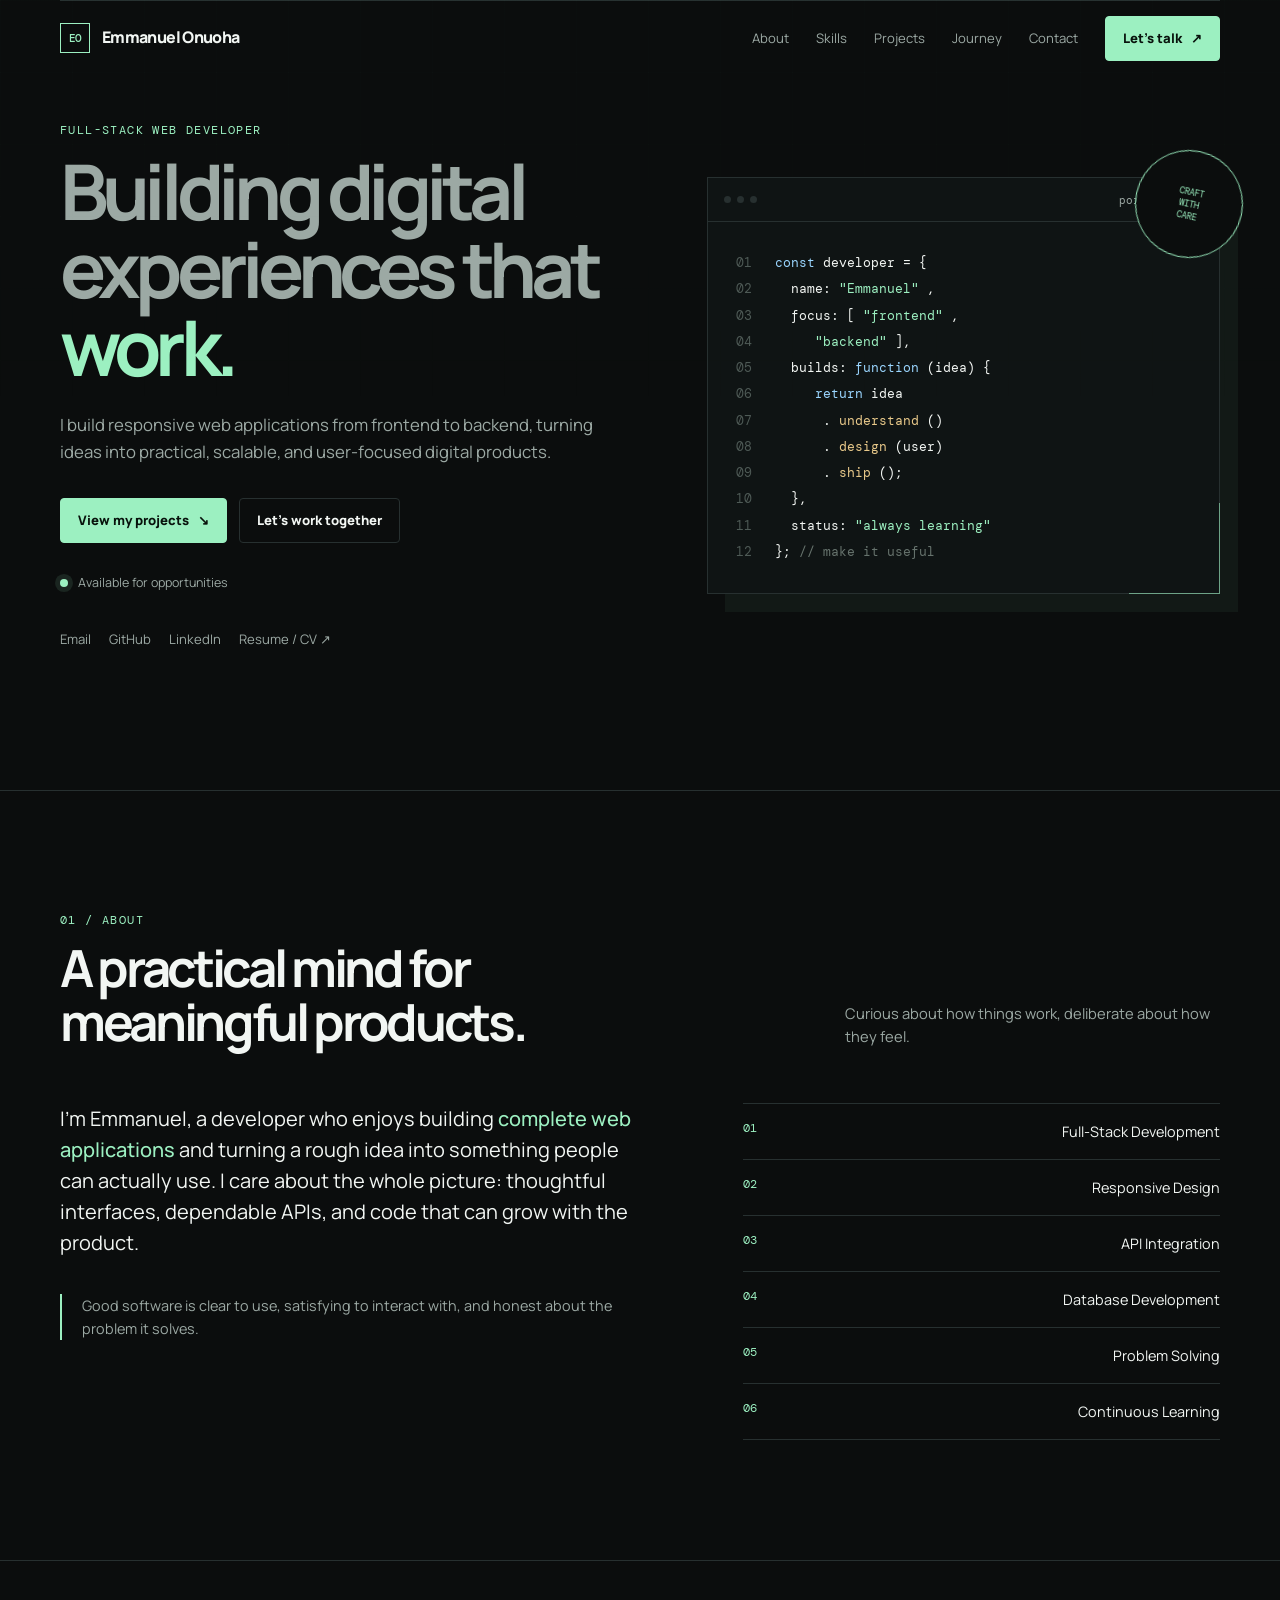
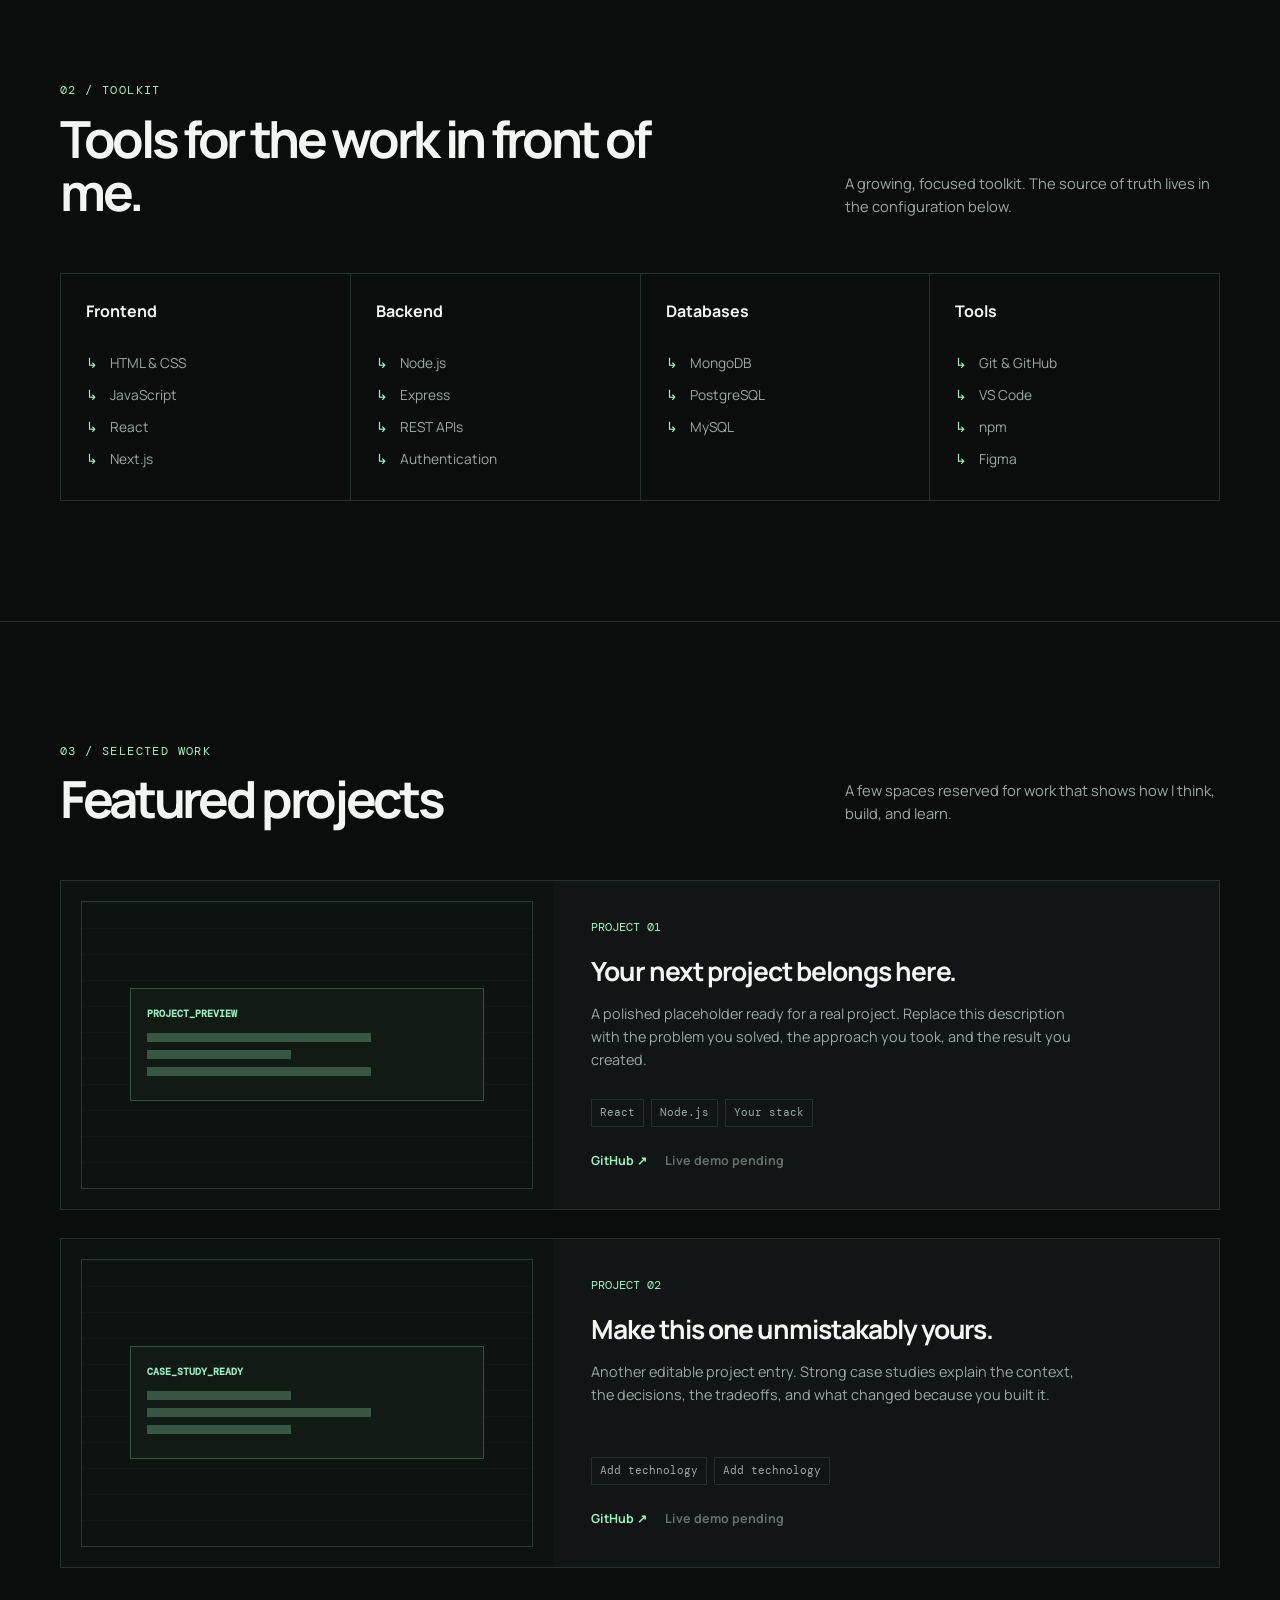
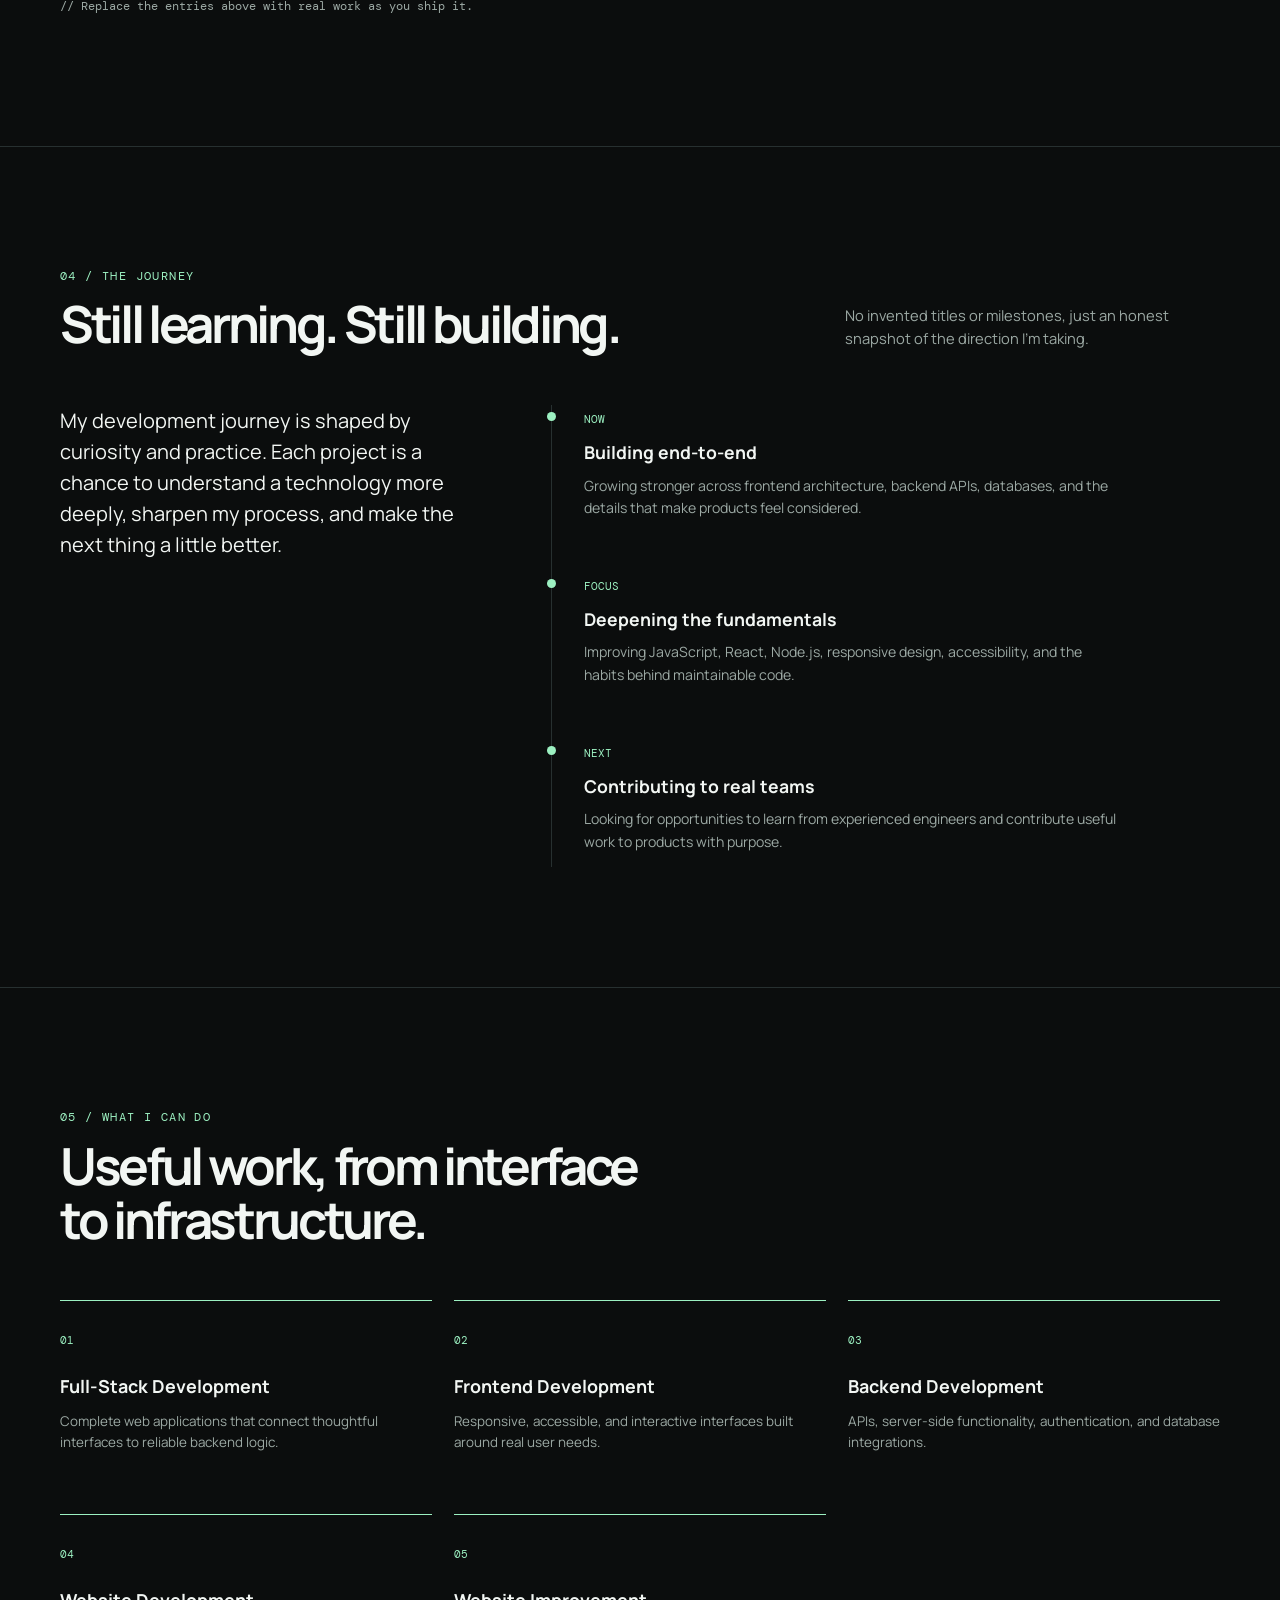
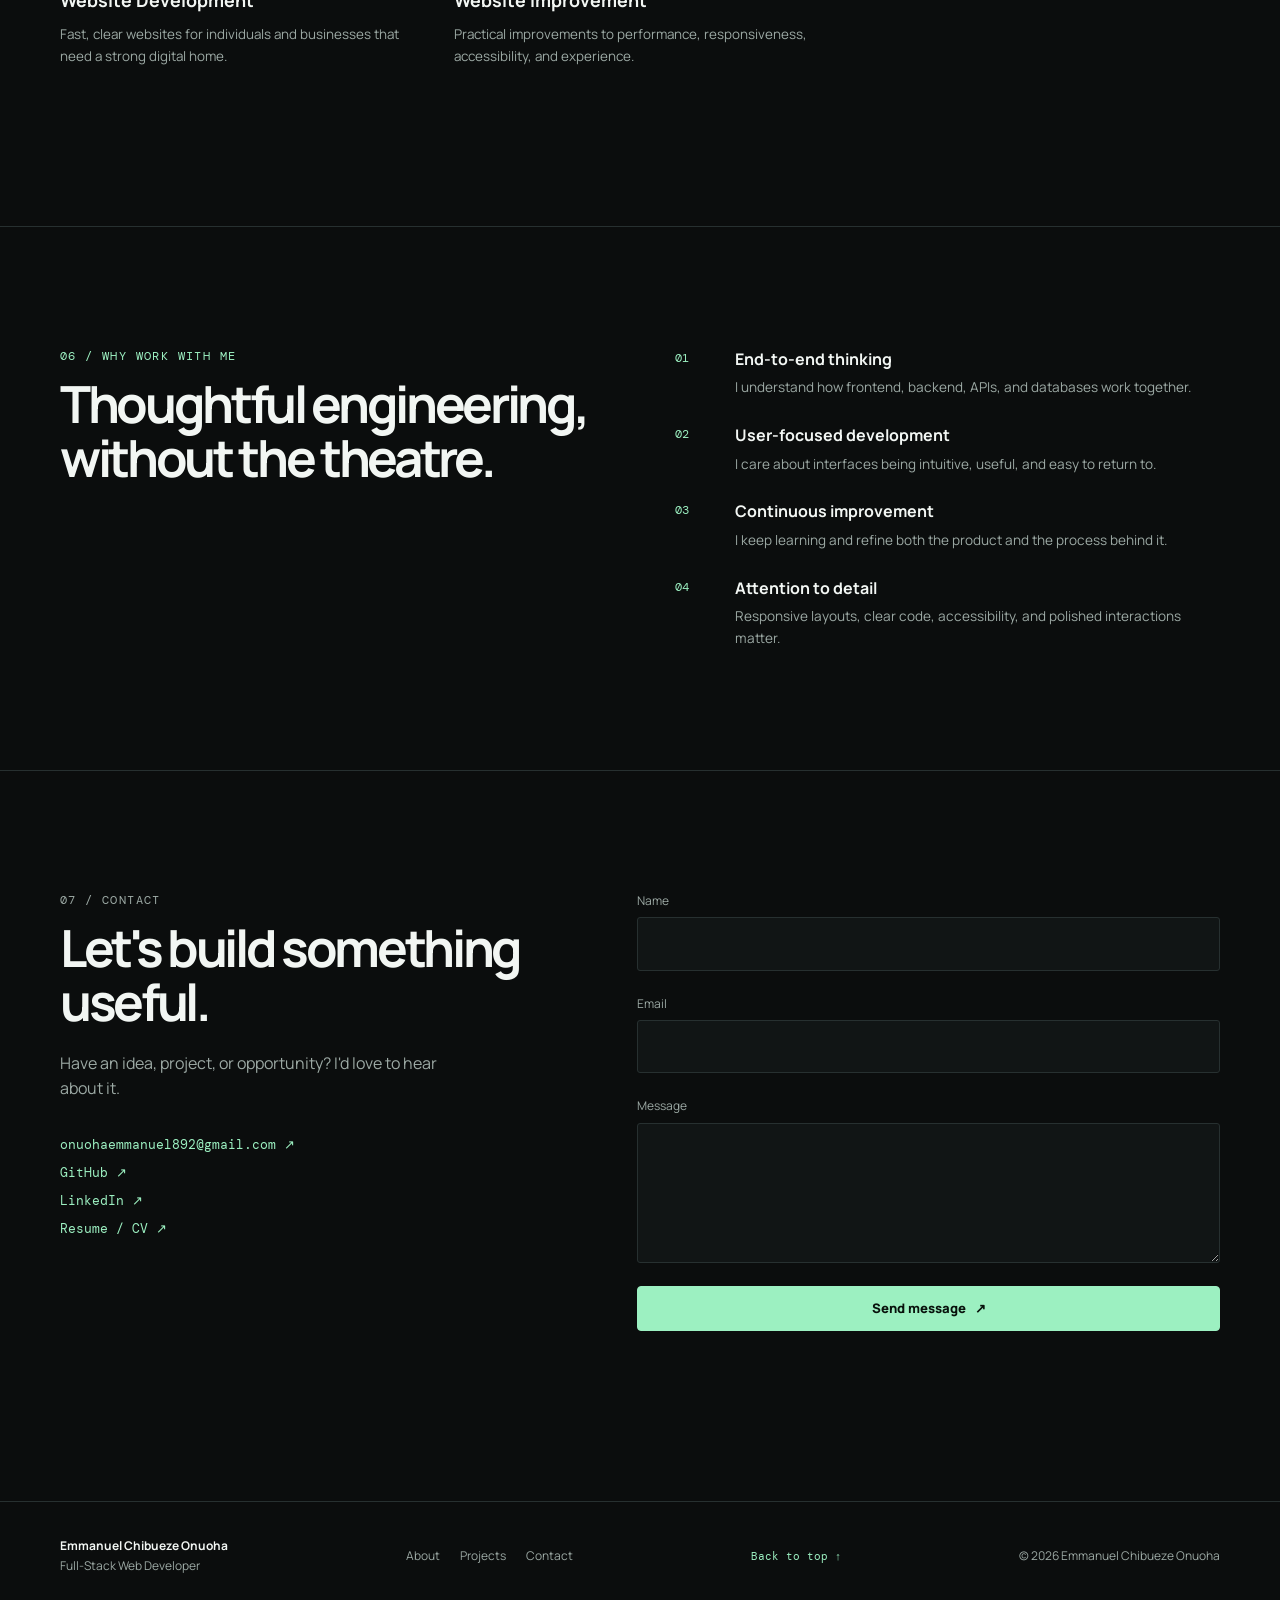
==== index.html @ b7022d16 "Fix portfolio homepage" ====
<!doctype html>
<html lang="en">
<head>
	<meta charset="utf-8">
	<meta name="viewport" content="width=device-width, initial-scale=1">
	<meta name="description" content="Portfolio of Emmanuel Chibueze Onuoha, a Full-Stack Web Developer building responsive, user-focused web applications.">
	<meta name="theme-color" content="#0b0d0d">
	<meta property="og:title" content="Emmanuel Chibueze Onuoha | Full-Stack Web Developer">
	<meta property="og:description" content="I build responsive web applications from frontend to backend, turning ideas into useful digital products.">
	<meta property="og:type" content="website">
	<meta name="twitter:card" content="summary">
	<link rel="canonical" href="https://example.com/">
	<title>Emmanuel Chibueze Onuoha | Full-Stack Web Developer</title>
	<link rel="stylesheet" href="About Me.css">
</head>
<body>
    <a class="skip-link" href="#main">
        Skip to content
    </a>
    <header id="site-header">
        <div class="wrap">
            <nav aria-label="Primary navigation">
                <a class="brand" href="#top" aria-label="Emmanuel Onuoha home">
                    <span class="brand-mark">
                        EO
                    </span>
                    <span>
                        Emmanuel Onuoha
                    </span>
                </a>
                <button class="menu-toggle" type="button" aria-expanded="false" aria-controls="nav-links" aria-label="Open navigation">
                    ☰
                </button>
                <div class="nav-links" id="nav-links">
                    <a href="#about">
                        About
                    </a>
                    <a href="#skills">
                        Skills
                    </a>
                    <a href="#projects">
                        Projects
                    </a>
                    <a href="#journey">
                        Journey
                    </a>
                    <a href="#contact">
                        Contact
                    </a>
                    <a class="nav-cta" href="#contact">
                        Let's talk
                        <span aria-hidden="true">
                            ↗
                        </span>
                    </a>
                </div>
            </nav>
        </div>
    </header>
    <main id="main">
        <section class="hero wrap" id="top">
            <div class="hero-copy reveal">
                <p class="eyebrow">
                    Full-Stack Web Developer
                </p>
                <h1>
                    Building digital experiences that
                    <em>
                        work.
                    </em>
                </h1>
                <p class="hero-copy">
                    I build responsive web applications from frontend to backend, turning ideas into practical, scalable, and user-focused digital products.
                </p>
                <div class="hero-actions">
                    <a class="button" href="#projects">
                        View my projects
                        <span aria-hidden="true">
                            ↘
                        </span>
                    </a>
                    <a class="button outline" href="#contact">
                        Let's work together
                    </a>
                </div>
                <p class="availability">
                    <span class="pulse" aria-hidden="true">
                    </span>
                    Available for opportunities
                </p>
                <div class="socials">
                    <a href="mailto:onuohaemmanuel892@gmail.com">
                        Email
                    </a>
                    <a href="https://github.com/OEmmanuel02" target="_blank" rel="noreferrer">
                        GitHub
                    </a>
                    <a href="https://www.linkedin.com/in/emmanuel-onuoha-2a320b37b/" target="_blank" rel="noreferrer">
                        LinkedIn
                    </a>
                    <a href="Resume.pdf" target="_blank" rel="noreferrer">
                        Resume / CV ↗
                    </a>
                </div>
            </div>
            <div class="hero-art reveal">
                <div class="terminal" aria-label="A code preview showing a product-oriented development approach">
                    <div class="terminal-bar">
                        <span class="dot">
                        </span>
                        <span class="dot">
                        </span>
                        <span class="dot">
                        </span>
                        <span style="margin-left:auto">
                            portfolio.js
                        </span>
                    </div>
                    <div class="terminal-body">
                        <span class="code-line">
                            <span class="ln">
                                01
                            </span>
                            <span class="key">
                                const
                            </span>
                            developer = {
                        </span>
                        <span class="code-line">
                            <span class="ln">
                                02
                            </span>
                            &nbsp;&nbsp;name:
                            <span class="string">
                                "Emmanuel"
                            </span>
                            ,
                        </span>
                        <span class="code-line">
                            <span class="ln">
                                03
                            </span>
                            &nbsp;&nbsp;focus: [
                            <span class="string">
                                "frontend"
                            </span>
                            ,
                        </span>
                        <span class="code-line">
                            <span class="ln">
                                04
                            </span>
                            &nbsp;&nbsp;&nbsp;&nbsp;
                            <span class="string">
                                "backend"
                            </span>
                            ],
                        </span>
                        <span class="code-line">
                            <span class="ln">
                                05
                            </span>
                            &nbsp;&nbsp;builds:
                            <span class="key">
                                function
                            </span>
                            (idea) {
                        </span>
                        <span class="code-line">
                            <span class="ln">
                                06
                            </span>
                            &nbsp;&nbsp;&nbsp;&nbsp;
                            <span class="key">
                                return
                            </span>
                            idea
                        </span>
                        <span class="code-line">
                            <span class="ln">
                                07
                            </span>
                            &nbsp;&nbsp;&nbsp;&nbsp;&nbsp;&nbsp;.
                            <span class="symbol">
                                understand
                            </span>
                            ()
                        </span>
                        <span class="code-line">
                            <span class="ln">
                                08
                            </span>
                            &nbsp;&nbsp;&nbsp;&nbsp;&nbsp;&nbsp;.
                            <span class="symbol">
                                design
                            </span>
                            (user)
                        </span>
                        <span class="code-line">
                            <span class="ln">
                                09
                            </span>
                            &nbsp;&nbsp;&nbsp;&nbsp;&nbsp;&nbsp;.
                            <span class="symbol">
                                ship
                            </span>
                            ();
                        </span>
                        <span class="code-line">
                            <span class="ln">
                                10
                            </span>
                            &nbsp;&nbsp;},
                        </span>
                        <span class="code-line">
                            <span class="ln">
                                11
                            </span>
                            &nbsp;&nbsp;status:
                            <span class="string">
                                "always learning"
                            </span>
                        </span>
                        <span class="code-line">
                            <span class="ln">
                                12
                            </span>
                            };
                            <span class="comment">
                                // make it useful
                            </span>
                        </span>
                    </div>
                    <div class="hero-stamp">
                        CRAFT
                        <br>
                        WITH
                        <br>
                        CARE
                    </div>
                </div>
            </div>
        </section>
        <section id="about">
            <div class="wrap reveal">
                <div class="section-head">
                    <div>
                        <p class="eyebrow">
                            01 / About
                        </p>
                        <h2>
                            A practical mind for meaningful products.
                        </h2>
                    </div>
                    <p class="section-intro">
                        Curious about how things work, deliberate about how they feel.
                    </p>
                </div>
                <div class="about-grid">
                    <div>
                        <p class="about-copy">
                            I'm Emmanuel, a developer who enjoys building
                            <strong>
                                complete web applications
                            </strong>
                            and turning a rough idea into something people can actually use. I care about the whole picture: thoughtful interfaces, dependable APIs, and code that can grow with the product.
                        </p>
                        <p class="philosophy">
                            Good software is clear to use, satisfying to interact with, and honest about the problem it solves.
                        </p>
                    </div>
                    <div class="strength-list">
                        <div class="strength">
                            <span>
                                01
                            </span>
                            Full-Stack Development
                        </div>
                        <div class="strength">
                            <span>
                                02
                            </span>
                            Responsive Design
                        </div>
                        <div class="strength">
                            <span>
                                03
                            </span>
                            API Integration
                        </div>
                        <div class="strength">
                            <span>
                                04
                            </span>
                            Database Development
                        </div>
                        <div class="strength">
                            <span>
                                05
                            </span>
                            Problem Solving
                        </div>
                        <div class="strength">
                            <span>
                                06
                            </span>
                            Continuous Learning
                        </div>
                    </div>
                </div>
            </div>
        </section>
        <section id="skills">
            <div class="wrap reveal">
                <div class="section-head">
                    <div>
                        <p class="eyebrow">
                            02 / Toolkit
                        </p>
                        <h2>
                            Tools for the work in front of me.
                        </h2>
                    </div>
                    <p class="section-intro">
                        A growing, focused toolkit. The source of truth lives in the configuration below.
                    </p>
                </div>
                <div class="skill-grid">
                    <div class="skill-group">
                        <h3>
                            Frontend
                        </h3>
                        <ul>
                            <li>
                                HTML & CSS
                            </li>
                            <li>
                                JavaScript
                            </li>
                            <li>
                                React
                            </li>
                            <li>
                                Next.js
                            </li>
                        </ul>
                    </div>
                    <div class="skill-group">
                        <h3>
                            Backend
                        </h3>
                        <ul>
                            <li>
                                Node.js
                            </li>
                            <li>
                                Express
                            </li>
                            <li>
                                REST APIs
                            </li>
                            <li>
                                Authentication
                            </li>
                        </ul>
                    </div>
                    <div class="skill-group">
                        <h3>
                            Databases
                        </h3>
                        <ul>
                            <li>
                                MongoDB
                            </li>
                            <li>
                                PostgreSQL
                            </li>
                            <li>
                                MySQL
                            </li>
                        </ul>
                    </div>
                    <div class="skill-group">
                        <h3>
                            Tools
                        </h3>
                        <ul>
                            <li>
                                Git & GitHub
                            </li>
                            <li>
                                VS Code
                            </li>
                            <li>
                                npm
                            </li>
                            <li>
                                Figma
                            </li>
                        </ul>
                    </div>
                </div>
            </div>
        </section>
        <section id="projects">
            <div class="wrap reveal">
                <div class="section-head">
                    <div>
                        <p class="eyebrow">
                            03 / Selected work
                        </p>
                        <h2>
                            Featured projects
                        </h2>
                    </div>
                    <p class="section-intro">
                        A few spaces reserved for work that shows how I think, build, and learn.
                    </p>
                </div>
                <div class="project-list">
                    <article class="project">
                        <div class="project-preview">
                            <div class="preview-window">
                                <b>
                                    PROJECT_PREVIEW
                                </b>
                                <div class="preview-block">
                                </div>
                                <div class="preview-block short">
                                </div>
                                <div class="preview-block">
                                </div>
                            </div>
                        </div>
                        <div class="project-content">
                            <span class="project-number">
                                PROJECT 01
                            </span>
                            <h3>
                                Your next project belongs here.
                            </h3>
                            <p>
                                A polished placeholder ready for a real project. Replace this description with the problem you solved, the approach you took, and the result you created.
                            </p>
                            <div class="tags">
                                <span class="tag">
                                    React
                                </span>
                                <span class="tag">
                                    Node.js
                                </span>
                                <span class="tag">
                                    Your stack
                                </span>
                            </div>
                            <div class="project-links">
                                <a href="https://github.com/OEmmanuel02" target="_blank" rel="noreferrer">
                                    GitHub ↗
                                </a>
                                <span class="unavailable">
                                    Live demo pending
                                </span>
                            </div>
                        </div>
                    </article>
                    <article class="project">
                        <div class="project-preview">
                            <div class="preview-window">
                                <b>
                                    CASE_STUDY_READY
                                </b>
                                <div class="preview-block short">
                                </div>
                                <div class="preview-block">
                                </div>
                                <div class="preview-block short">
                                </div>
                            </div>
                        </div>
                        <div class="project-content">
                            <span class="project-number">
                                PROJECT 02
                            </span>
                            <h3>
                                Make this one unmistakably yours.
                            </h3>
                            <p>
                                Another editable project entry. Strong case studies explain the context, the decisions, the tradeoffs, and what changed because you built it.
                            </p>
                            <div class="tags">
                                <span class="tag">
                                    Add technology
                                </span>
                                <span class="tag">
                                    Add technology
                                </span>
                            </div>
                            <div class="project-links">
                                <a href="https://github.com/OEmmanuel02" target="_blank" rel="noreferrer">
                                    GitHub ↗
                                </a>
                                <span class="unavailable">
                                    Live demo pending
                                </span>
                            </div>
                        </div>
                    </article>
                </div>
                <p class="placeholder-note">
                    // Replace the entries above with real work as you ship it.
                </p>
            </div>
        </section>
        <section id="journey">
            <div class="wrap reveal">
                <div class="section-head">
                    <div>
                        <p class="eyebrow">
                            04 / The journey
                        </p>
                        <h2>
                            Still learning. Still building.
                        </h2>
                    </div>
                    <p class="section-intro">
                        No invented titles or milestones, just an honest snapshot of the direction I'm taking.
                    </p>
                </div>
                <div class="journey">
                    <div>
                        <p class="about-copy">
                            My development journey is shaped by curiosity and practice. Each project is a chance to understand a technology more deeply, sharpen my process, and make the next thing a little better.
                        </p>
                    </div>
                    <div class="timeline">
                        <div class="event">
                            <time>
                                NOW
                            </time>
                            <h3>
                                Building end-to-end
                            </h3>
                            <p>
                                Growing stronger across frontend architecture, backend APIs, databases, and the details that make products feel considered.
                            </p>
                        </div>
                        <div class="event">
                            <time>
                                FOCUS
                            </time>
                            <h3>
                                Deepening the fundamentals
                            </h3>
                            <p>
                                Improving JavaScript, React, Node.js, responsive design, accessibility, and the habits behind maintainable code.
                            </p>
                        </div>
                        <div class="event">
                            <time>
                                NEXT
                            </time>
                            <h3>
                                Contributing to real teams
                            </h3>
                            <p>
                                Looking for opportunities to learn from experienced engineers and contribute useful work to products with purpose.
                            </p>
                        </div>
                    </div>
                </div>
            </div>
        </section>
        <section>
            <div class="wrap reveal">
                <div class="section-head">
                    <div>
                        <p class="eyebrow">
                            05 / What I can do
                        </p>
                        <h2>
                            Useful work, from interface to infrastructure.
                        </h2>
                    </div>
                </div>
                <div class="services">
                    <div class="service">
                        <span class="service-index">
                            01
                        </span>
                        <h3>
                            Full-Stack Development
                        </h3>
                        <p>
                            Complete web applications that connect thoughtful interfaces to reliable backend logic.
                        </p>
                    </div>
                    <div class="service">
                        <span class="service-index">
                            02
                        </span>
                        <h3>
                            Frontend Development
                        </h3>
                        <p>
                            Responsive, accessible, and interactive interfaces built around real user needs.
                        </p>
                    </div>
                    <div class="service">
                        <span class="service-index">
                            03
                        </span>
                        <h3>
                            Backend Development
                        </h3>
                        <p>
                            APIs, server-side functionality, authentication, and database integrations.
                        </p>
                    </div>
                    <div class="service">
                        <span class="service-index">
                            04
                        </span>
                        <h3>
                            Website Development
                        </h3>
                        <p>
                            Fast, clear websites for individuals and businesses that need a strong digital home.
                        </p>
                    </div>
                    <div class="service">
                        <span class="service-index">
                            05
                        </span>
                        <h3>
                            Website Improvement
                        </h3>
                        <p>
                            Practical improvements to performance, responsiveness, accessibility, and experience.
                        </p>
                    </div>
                </div>
            </div>
        </section>
        <section>
            <div class="wrap reveal">
                <div class="why">
                    <div>
                        <p class="eyebrow">
                            06 / Why work with me
                        </p>
                        <h2>
                            Thoughtful engineering, without the theatre.
                        </h2>
                    </div>
                    <div class="why-list">
                        <div class="why-item">
                            <span class="why-num">
                                01
                            </span>
                            <div>
                                <strong>
                                    End-to-end thinking
                                </strong>
                                <p>
                                    I understand how frontend, backend, APIs, and databases work together.
                                </p>
                            </div>
                        </div>
                        <div class="why-item">
                            <span class="why-num">
                                02
                            </span>
                            <div>
                                <strong>
                                    User-focused development
                                </strong>
                                <p>
                                    I care about interfaces being intuitive, useful, and easy to return to.
                                </p>
                            </div>
                        </div>
                        <div class="why-item">
                            <span class="why-num">
                                03
                            </span>
                            <div>
                                <strong>
                                    Continuous improvement
                                </strong>
                                <p>
                                    I keep learning and refine both the product and the process behind it.
                                </p>
                            </div>
                        </div>
                        <div class="why-item">
                            <span class="why-num">
                                04
                            </span>
                            <div>
                                <strong>
                                    Attention to detail
                                </strong>
                                <p>
                                    Responsive layouts, clear code, accessibility, and polished interactions matter.
                                </p>
                            </div>
                        </div>
                    </div>
                </div>
            </div>
        </section>
        <section id="contact">
            <div class="wrap reveal">
                <div class="contact">
                    <div class="contact-copy">
                        <p class="eyebrow">
                            07 / Contact
                        </p>
                        <h2>
                            Let's build something useful.
                        </h2>
                        <p>
                            Have an idea, project, or opportunity? I'd love to hear about it.
                        </p>
                        <div class="contact-details">
                            <a href="mailto:onuohaemmanuel892@gmail.com">
                                onuohaemmanuel892@gmail.com ↗
                            </a>
                            <a href="https://github.com/OEmmanuel02" target="_blank" rel="noreferrer">
                                GitHub ↗
                            </a>
                            <a href="https://www.linkedin.com/in/emmanuel-onuoha-2a320b37b/" target="_blank" rel="noreferrer">
                                LinkedIn ↗
                            </a>
                            <a href="Resume.pdf" target="_blank" rel="noreferrer">
                                Resume / CV ↗
                            </a>
                        </div>
                    </div>
                    <form class="contact-form" id="contact-form" novalidate>
                        <div class="field">
                            <label for="name">
                                Name
                            </label>
                            <input id="name" name="name" autocomplete="name" required>
                            <span class="error" id="name-error">
                            </span>
                        </div>
                        <div class="field">
                            <label for="email">
                                Email
                            </label>
                            <input id="email" name="email" type="email" autocomplete="email" required>
                            <span class="error" id="email-error">
                            </span>
                        </div>
                        <div class="field">
                            <label for="message">
                                Message
                            </label>
                            <textarea id="message" name="message" required>
                            </textarea>
                            <span class="error" id="message-error">
                            </span>
                        </div>
                        <button class="button" type="submit">
                            Send message
                            <span aria-hidden="true">
                                ↗
                            </span>
                        </button>
                        <p class="form-status" id="form-status" role="status">
                        </p>
                    </form>
                </div>
            </div>
        </section>
    </main>
    <footer>
        <div class="wrap footer-row">
            <div>
                <span class="footer-brand">
                    Emmanuel Chibueze Onuoha
                </span>
                <br>
                Full-Stack Web Developer
            </div>
            <div class="footer-links">
                <a href="#about">
                    About
                </a>
                <a href="#projects">
                    Projects
                </a>
                <a href="#contact">
                    Contact
                </a>
            </div>
            <a class="top" href="#top">
                Back to top ↑
            </a>
            <div>
                © 2026 Emmanuel Chibueze Onuoha
            </div>
        </div>
    </footer>
	<script src="About Me.js" defer></script>
</body>
</html>
---- About Me.css ----
@import url('https://fonts.googleapis.com/css2?family=DM+Mono:wght@400;500&family=Manrope:wght@400;500;600;700;800&display=swap');

:root {
	--bg: #0b0d0d;
	--surface: #111515;
	--surface-2: #171c1c;
	--line: #273030;
	--text: #f2f6f3;
	--muted: #9ca9a4;
	--accent: #9cf0c1;
	--accent-dark: #163a2a;
	--max: 1160px;
	--radius: 10px;
}

* { box-sizing: border-box; }
html { scroll-behavior: smooth; }
body { margin: 0; background: var(--bg); color: var(--text); font-family: 'Manrope', sans-serif; line-height: 1.6; }
body::before { content: ''; position: fixed; inset: 0; pointer-events: none; opacity: .16; background-image: linear-gradient(rgba(156,240,193,.08) 1px, transparent 1px), linear-gradient(90deg, rgba(156,240,193,.08) 1px, transparent 1px); background-size: 72px 72px; mask-image: linear-gradient(to bottom, #000, transparent 65%); }
a { color: inherit; text-decoration: none; }
button, input, textarea { font: inherit; }
button, a { -webkit-tap-highlight-color: transparent; }
:focus-visible { outline: 2px solid var(--accent); outline-offset: 4px; }
.wrap { width: min(calc(100% - 48px), var(--max)); margin: 0 auto; }
.mono, .eyebrow, .tag, .status, .nav-index { font-family: 'DM Mono', monospace; }
.eyebrow { color: var(--accent); font-size: .73rem; letter-spacing: .12em; text-transform: uppercase; }
.muted { color: var(--muted); }
.skip-link { position: absolute; left: 16px; top: -100px; background: var(--accent); color: #07110b; padding: 9px 14px; z-index: 20; }
.skip-link:focus { top: 12px; }

header { position: fixed; inset: 0 0 auto; z-index: 10; border-bottom: 1px solid transparent; transition: background .3s, border-color .3s; }
header.scrolled { background: rgba(11,13,13,.88); backdrop-filter: blur(18px); border-color: var(--line); }
nav { height: 76px; display: flex; align-items: center; justify-content: space-between; }
.brand { display: flex; align-items: center; gap: 12px; font-weight: 800; letter-spacing: -.04em; }
.brand-mark { display: grid; place-items: center; width: 30px; height: 30px; border: 1px solid var(--accent); color: var(--accent); font: 500 .7rem 'DM Mono'; }
.nav-links { display: flex; align-items: center; gap: 27px; color: var(--muted); font-size: .82rem; }
.nav-links a { transition: color .2s; }
.nav-links a:hover, .nav-links a.active { color: var(--text); }
.nav-links a.active::before { content: '/'; color: var(--accent); margin-right: 4px; }
.nav-cta, .button { display: inline-flex; align-items: center; justify-content: center; gap: 9px; border: 1px solid var(--accent); background: var(--accent); color: #08120c; border-radius: 4px; padding: 11px 17px; font-weight: 800; font-size: .82rem; transition: transform .2s, background .2s, color .2s; }
.nav-cta:hover, .button:hover { transform: translateY(-2px); }
.button.outline { background: transparent; color: var(--text); border-color: var(--line); }
.button.outline:hover { border-color: var(--accent); color: var(--accent); }
.menu-toggle { display: none; background: none; border: 0; color: var(--text); font-size: 1.5rem; padding: 7px; }

main { overflow: hidden; }
.hero { min-height: 790px; display: grid; grid-template-columns: 1.05fr .95fr; gap: 80px; align-items: center; padding-top: 100px; }
h1, h2, h3, p { margin-top: 0; }
h1 { max-width: 730px; margin-bottom: 25px; font-size: clamp(2.9rem, 6vw, 5.4rem); line-height: 1.02; letter-spacing: -.075em; }
h1 em { color: var(--accent); font-style: normal; }
.hero-copy { max-width: 580px; color: var(--muted); font-size: 1.05rem; }
.hero-actions { display: flex; flex-wrap: wrap; gap: 12px; margin: 32px 0 30px; }
.availability { display: flex; align-items: center; gap: 10px; color: var(--muted); font-size: .78rem; }
.pulse { width: 8px; height: 8px; background: var(--accent); border-radius: 50%; box-shadow: 0 0 0 5px rgba(156,240,193,.1); }
.socials { display: flex; flex-wrap: wrap; gap: 18px; margin-top: 36px; color: var(--muted); font-size: .82rem; }
.socials a:hover { color: var(--accent); }
.unavailable { color: #64716b; cursor: default; }

.terminal { position: relative; border: 1px solid var(--line); background: rgba(17,21,21,.92); box-shadow: 18px 18px 0 rgba(156,240,193,.05); }
.terminal::after { content: ''; position: absolute; width: 90px; height: 90px; border-right: 1px solid var(--accent); border-bottom: 1px solid var(--accent); right: -1px; bottom: -1px; opacity: .6; }
.terminal-bar { display: flex; align-items: center; gap: 6px; height: 44px; padding: 0 16px; border-bottom: 1px solid var(--line); color: var(--muted); font: .7rem 'DM Mono'; }
.dot { width: 7px; height: 7px; border-radius: 50%; background: var(--line); }
.terminal-body { padding: 28px; font: .82rem/2 'DM Mono'; min-height: 365px; }
.code-line { display: block; white-space: nowrap; }
.ln { display: inline-block; width: 31px; color: #4e5a56; user-select: none; }
.key { color: #9ad6ff; }.string { color: var(--accent); }.comment { color: #66736d; }.symbol { color: #e8c98a; }
.hero-stamp { position: absolute; top: -28px; right: -24px; width: 108px; height: 108px; display: grid; place-items: center; border: 1px solid var(--accent); border-radius: 50%; color: var(--accent); font: .58rem 'DM Mono'; text-align: center; transform: rotate(12deg); background: var(--bg); }

section { padding: 120px 0; border-top: 1px solid var(--line); }
.section-head { display: flex; justify-content: space-between; align-items: end; gap: 30px; margin-bottom: 54px; }
h2 { margin-bottom: 0; max-width: 600px; font-size: clamp(2rem, 4vw, 3.5rem); line-height: 1.05; letter-spacing: -.065em; }
.section-intro { max-width: 375px; margin-bottom: 0; color: var(--muted); font-size: .92rem; }
.about-grid { display: grid; grid-template-columns: 1.1fr .9fr; gap: 100px; }
.about-copy { font-size: 1.25rem; line-height: 1.55; max-width: 620px; }
.about-copy strong { color: var(--accent); font-weight: 500; }
.philosophy { margin-top: 36px; padding-left: 20px; border-left: 2px solid var(--accent); color: var(--muted); font-size: .9rem; }
.strength-list { border-top: 1px solid var(--line); }
.strength { display: flex; justify-content: space-between; padding: 16px 0; border-bottom: 1px solid var(--line); font-size: .9rem; }
.strength span { color: var(--accent); font: .73rem 'DM Mono'; }
.skill-grid { display: grid; grid-template-columns: repeat(4, 1fr); gap: 1px; background: var(--line); border: 1px solid var(--line); }
.skill-group { background: var(--bg); padding: 25px; min-height: 180px; }
.skill-group h3 { font-size: 1rem; margin-bottom: 22px; }
.skill-group ul { list-style: none; padding: 0; margin: 0; color: var(--muted); font-size: .86rem; }
.skill-group li { padding: 5px 0; }
.skill-group li::before { content: '↳'; color: var(--accent); margin-right: 9px; }

.project-list { display: grid; gap: 28px; }
.project { display: grid; grid-template-columns: .85fr 1.15fr; min-height: 330px; border: 1px solid var(--line); background: var(--surface); transition: border-color .25s, transform .25s; }
.project:hover { border-color: rgba(156,240,193,.5); transform: translateY(-4px); }
.project-preview { position: relative; min-height: 250px; overflow: hidden; background: #0d1311; display: grid; place-items: center; }
.project-preview::before { content: ''; position: absolute; inset: 20px; border: 1px solid #263b31; background: repeating-linear-gradient(0deg, transparent, transparent 25px, rgba(156,240,193,.05) 26px); }
.preview-window { position: relative; z-index: 1; width: 72%; border: 1px solid #355343; background: #121a16; padding: 16px; font: .62rem/1.8 'DM Mono'; color: var(--muted); }
.preview-window b { display: block; color: var(--accent); margin-bottom: 10px; }.preview-block { height: 9px; width: 70%; background: #385644; margin: 8px 0; }.preview-block.short { width: 45%; }
.project-content { padding: 38px; display: flex; flex-direction: column; align-items: flex-start; }
.project-number { color: var(--accent); font: .75rem 'DM Mono'; }
.project h3 { margin: 15px 0 10px; font-size: 1.65rem; letter-spacing: -.04em; }
.project p { color: var(--muted); font-size: .9rem; max-width: 490px; }
.tags { display: flex; flex-wrap: wrap; gap: 7px; margin: auto 0 24px; }.tag { border: 1px solid var(--line); color: var(--muted); padding: 4px 8px; font-size: .68rem; }
.project-links { display: flex; gap: 18px; color: var(--accent); font-size: .78rem; font-weight: 700; }.project-links a:hover { text-decoration: underline; }
.placeholder-note { color: var(--muted); font: .75rem 'DM Mono'; margin-top: 30px; }

.journey { display: grid; grid-template-columns: .75fr 1.25fr; gap: 90px; }.timeline { border-left: 1px solid var(--line); }.event { position: relative; padding: 0 0 38px 32px; }.event::before { content: ''; position: absolute; left: -5px; top: 7px; width: 9px; height: 9px; background: var(--accent); border-radius: 50%; }.event:last-child { padding-bottom: 0; }.event time { color: var(--accent); font: .7rem 'DM Mono'; }.event h3 { margin: 8px 0; font-size: 1.1rem; }.event p { color: var(--muted); font-size: .88rem; max-width: 540px; }
.services { display: grid; grid-template-columns: repeat(3, 1fr); gap: 22px; }.service { border-top: 1px solid var(--accent); padding: 25px 0; }.service-index { color: var(--accent); font: .7rem 'DM Mono'; }.service h3 { margin: 20px 0 10px; font-size: 1.12rem; }.service p { color: var(--muted); font-size: .84rem; }
.why { display: grid; grid-template-columns: 1fr 1fr; gap: 70px; align-items: start; }.why-list { display: grid; gap: 24px; }.why-item { display: grid; grid-template-columns: 42px 1fr; gap: 18px; }.why-item strong { font-size: 1rem; }.why-item p { margin: 5px 0 0; color: var(--muted); font-size: .85rem; }.why-num { color: var(--accent); font: .75rem 'DM Mono'; padding-top: 3px; }
.contact { display: grid; grid-template-columns: .9fr 1.1fr; gap: 100px; }.contact h2 { margin-bottom: 22px; }.contact-copy p { color: var(--muted); max-width: 400px; }.contact-details { display: grid; gap: 11px; margin-top: 34px; font: .82rem 'DM Mono'; }.contact-details a { color: var(--accent); }.contact-form { display: grid; gap: 16px; }.field { display: grid; gap: 7px; }.field label { font-size: .75rem; color: var(--muted); }.field input, .field textarea { width: 100%; border: 1px solid var(--line); background: var(--surface); color: var(--text); padding: 13px; border-radius: 3px; outline: none; }.field textarea { min-height: 140px; resize: vertical; }.field input:focus, .field textarea:focus { border-color: var(--accent); }.error { color: #ff9d9d; font-size: .72rem; }.form-status { min-height: 22px; color: var(--accent); font-size: .8rem; }
footer { padding: 34px 0; border-top: 1px solid var(--line); color: var(--muted); font-size: .75rem; }.footer-row { display: flex; align-items: center; justify-content: space-between; gap: 20px; }.footer-brand { color: var(--text); font-weight: 700; }.footer-links { display: flex; gap: 20px; }.footer-links a:hover { color: var(--accent); }.top { color: var(--accent); font: .7rem 'DM Mono'; }
.reveal { opacity: 0; transform: translateY(18px); transition: opacity .7s ease, transform .7s ease; }.reveal.visible { opacity: 1; transform: none; }
@media (max-width: 800px) { .wrap { width: min(calc(100% - 32px), var(--max)); } .nav-links { position: absolute; top: 76px; left: 16px; right: 16px; display: grid; gap: 0; padding: 8px 18px; background: #111515; border: 1px solid var(--line); opacity: 0; pointer-events: none; transform: translateY(-8px); transition: .2s; }.nav-links.open { opacity: 1; pointer-events: auto; transform: none; }.nav-links a { padding: 12px 0; border-bottom: 1px solid var(--line); }.nav-cta { margin: 12px 0 8px; }.menu-toggle { display: block; }.hero { grid-template-columns: 1fr; gap: 52px; min-height: auto; padding-top: 150px; padding-bottom: 100px; }.hero-art { max-width: 620px; width: 100%; margin: 0 auto; }.about-grid, .journey, .contact, .why { grid-template-columns: 1fr; gap: 45px; }.skill-grid { grid-template-columns: repeat(2, 1fr); }.project { grid-template-columns: 1fr; }.project-preview { min-height: 230px; }.services { grid-template-columns: 1fr; gap: 10px; }.service { padding: 22px 0; }.section-head { display: block; }.section-intro { margin-top: 18px; } }
@media (max-width: 480px) { .wrap { width: min(calc(100% - 28px), var(--max)); } h1 { font-size: 2.65rem; }.terminal-body { padding: 18px 12px; font-size: .67rem; overflow: hidden; }.hero-stamp { right: -8px; }.skill-grid { grid-template-columns: 1fr 1fr; }.skill-group { padding: 18px 14px; min-height: 160px; }.project-content { padding: 25px 20px; }.project h3 { font-size: 1.4rem; }.footer-row { flex-wrap: wrap; }.footer-links { order: 3; width: 100%; }.footer-links, .top { margin-top: 8px; } section { padding: 85px 0; } }
@media (prefers-reduced-motion: reduce) { *, *::before, *::after { scroll-behavior: auto !important; transition-duration: .01ms !important; animation-duration: .01ms !important; } .reveal { opacity: 1; transform: none; } }
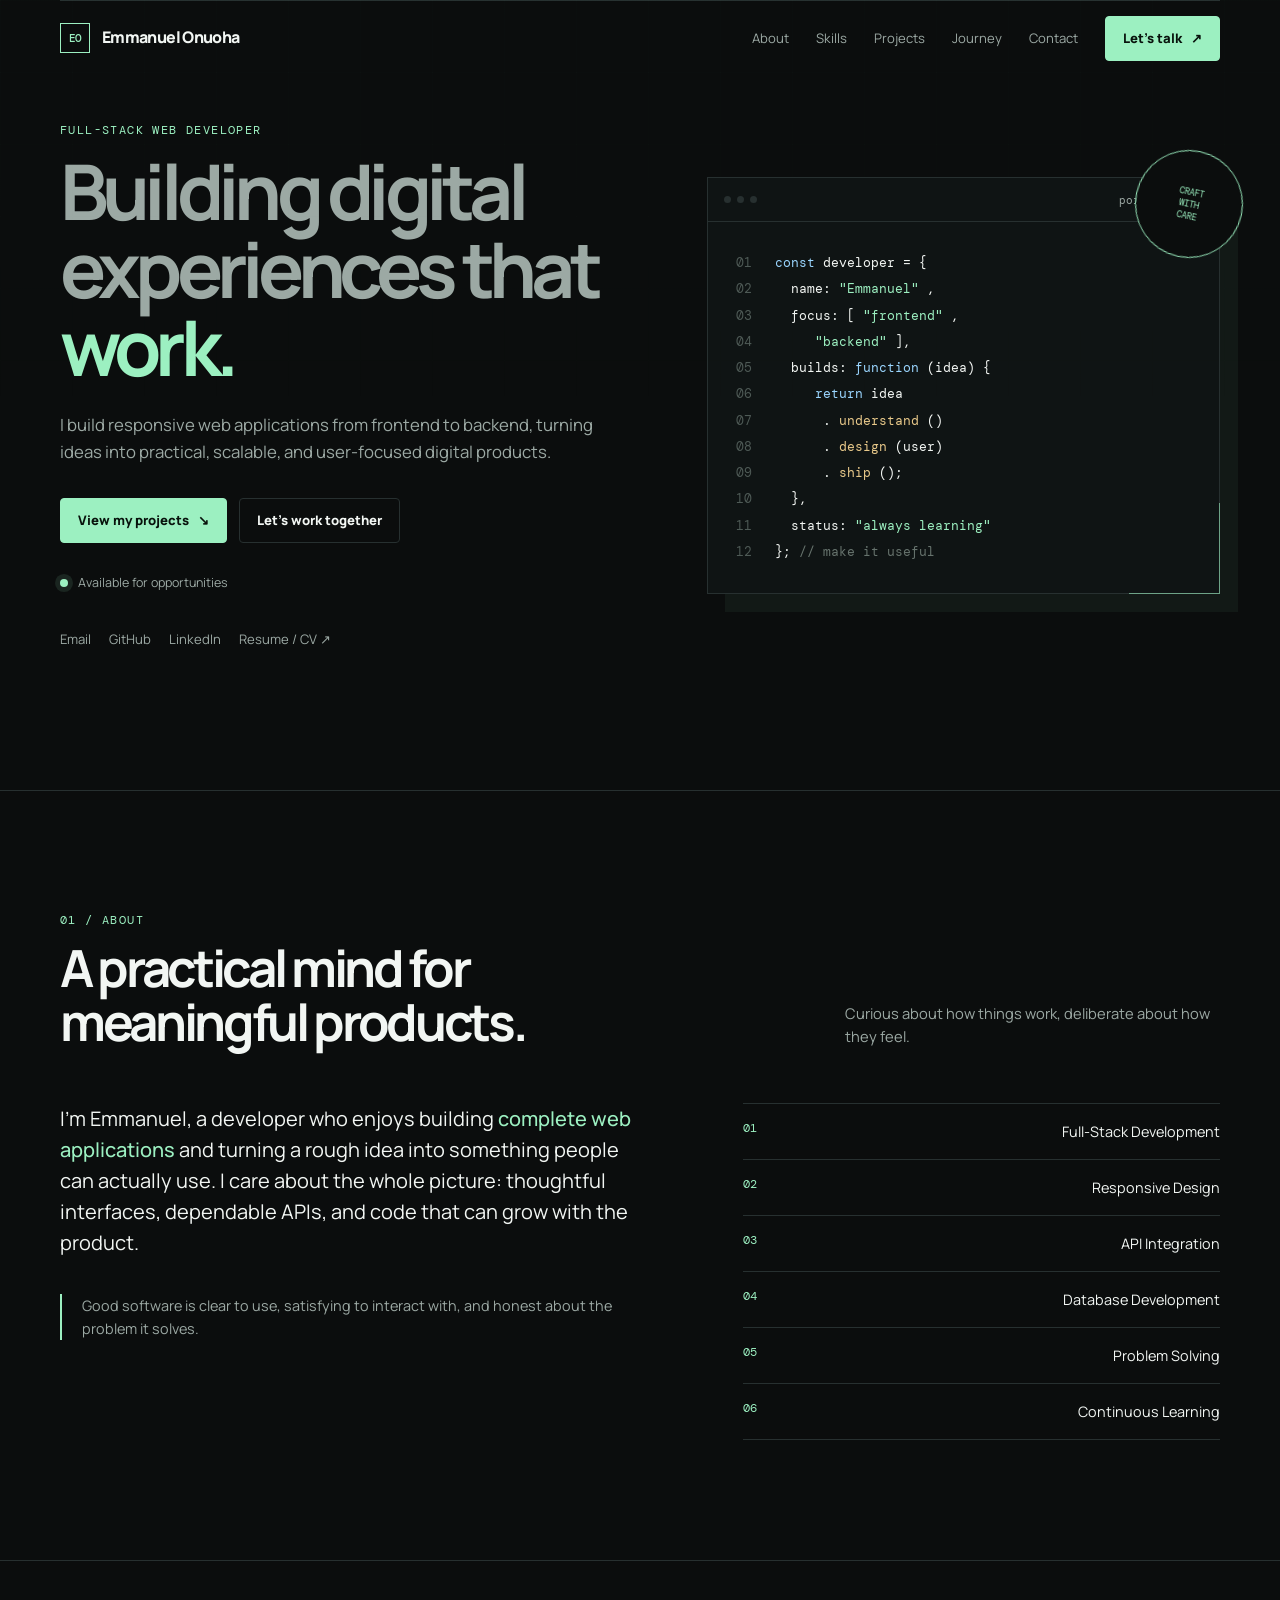
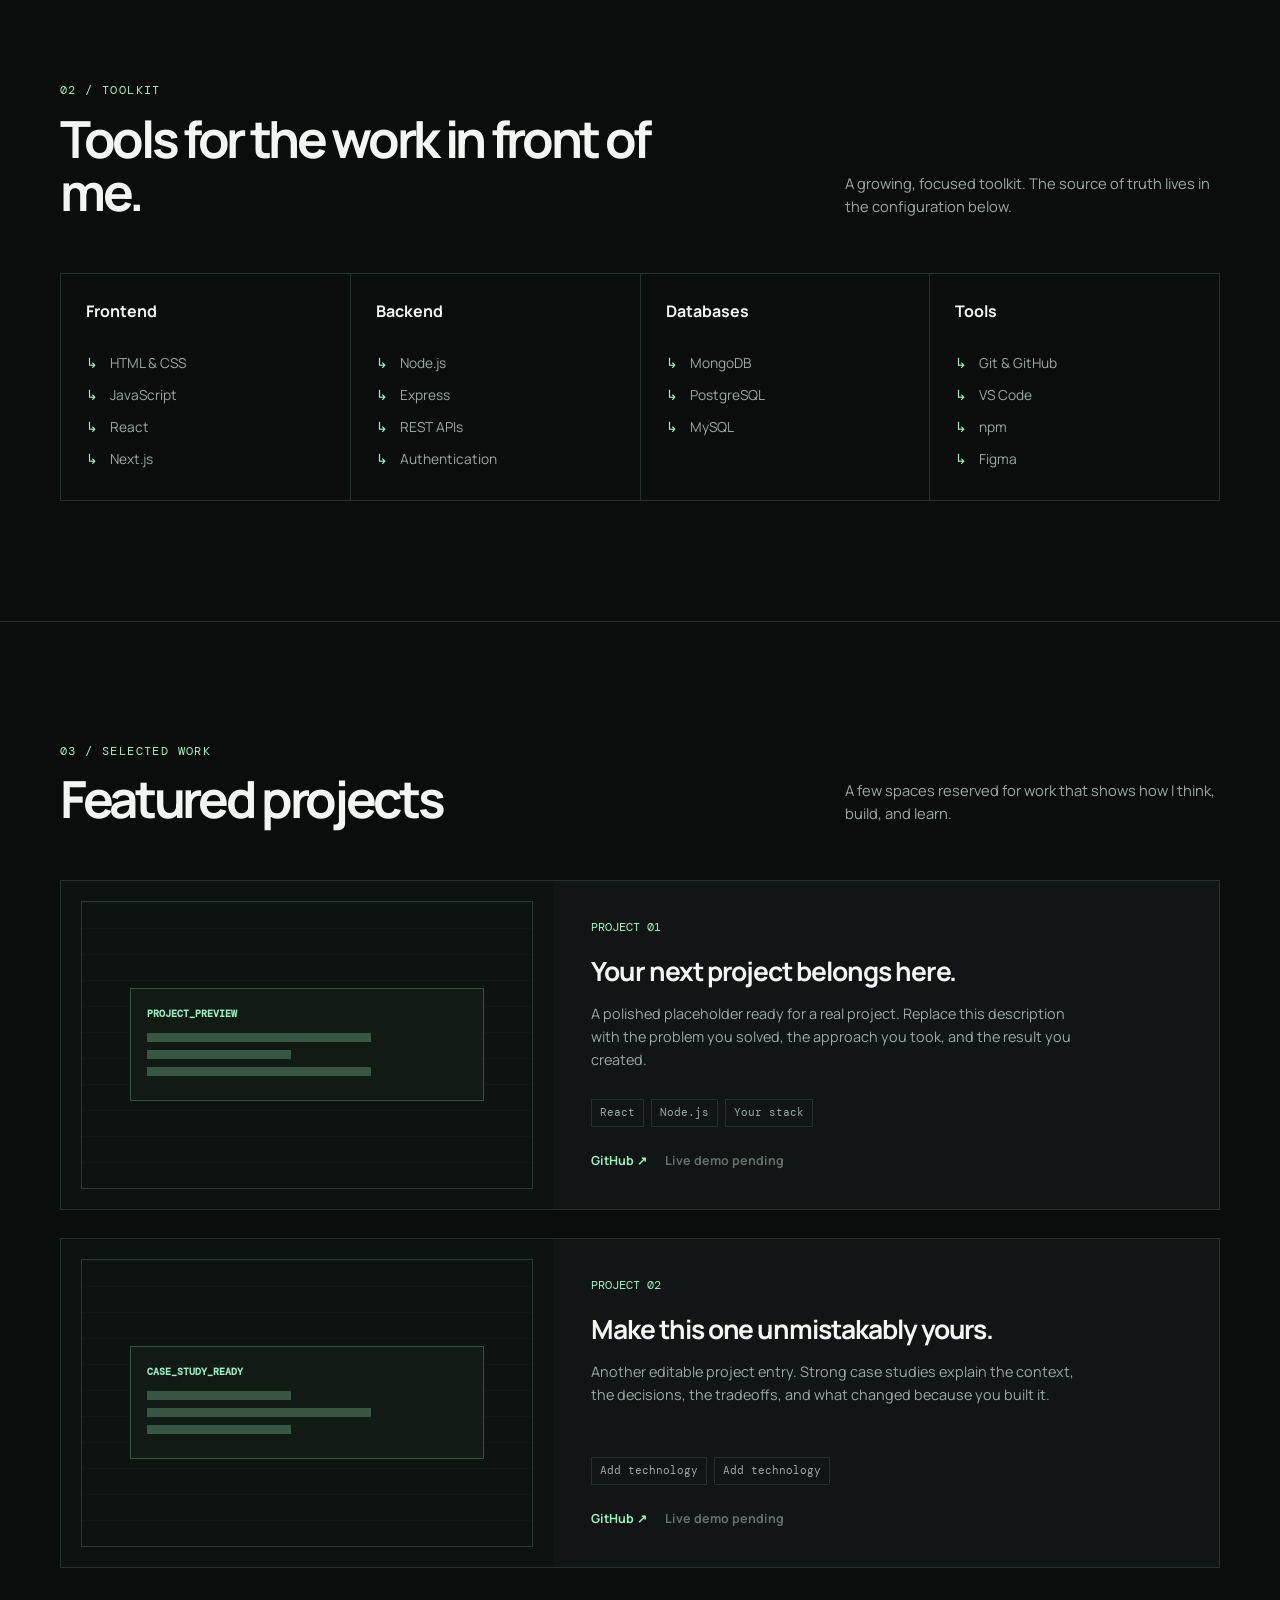
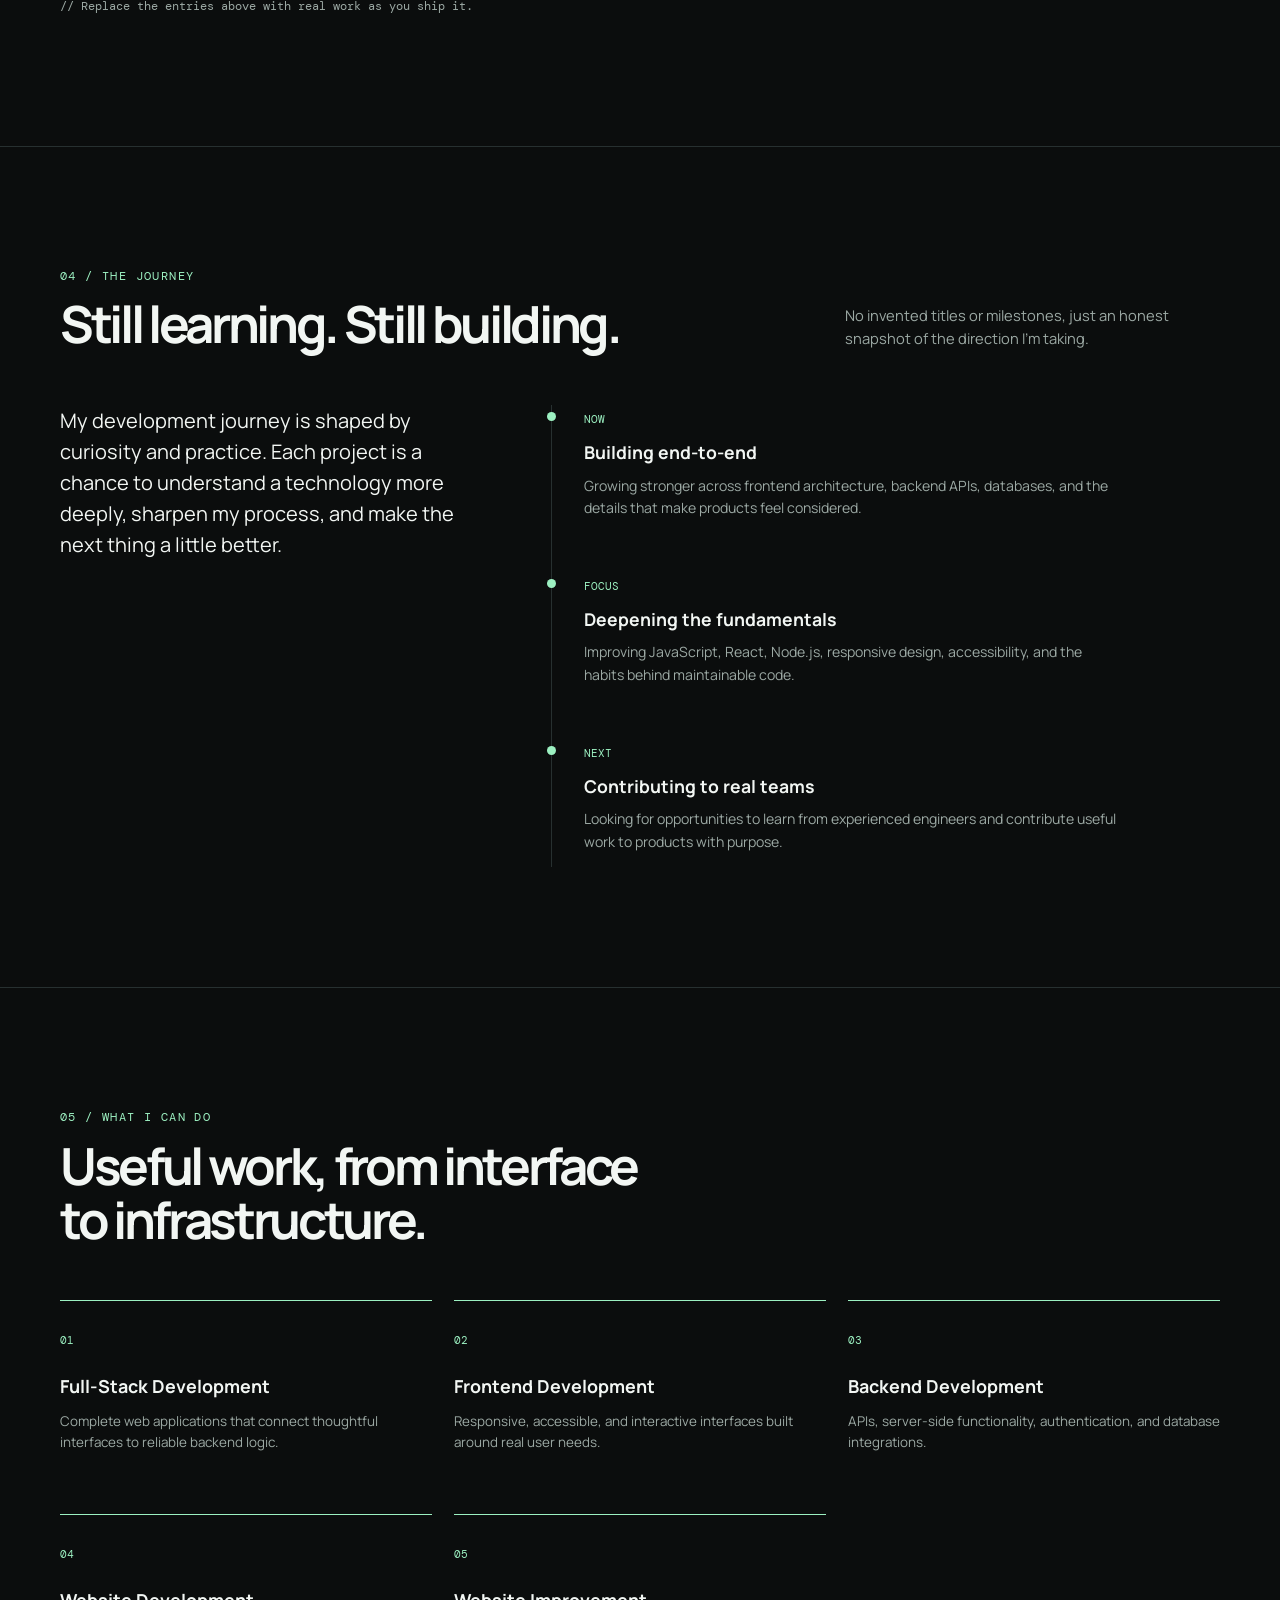
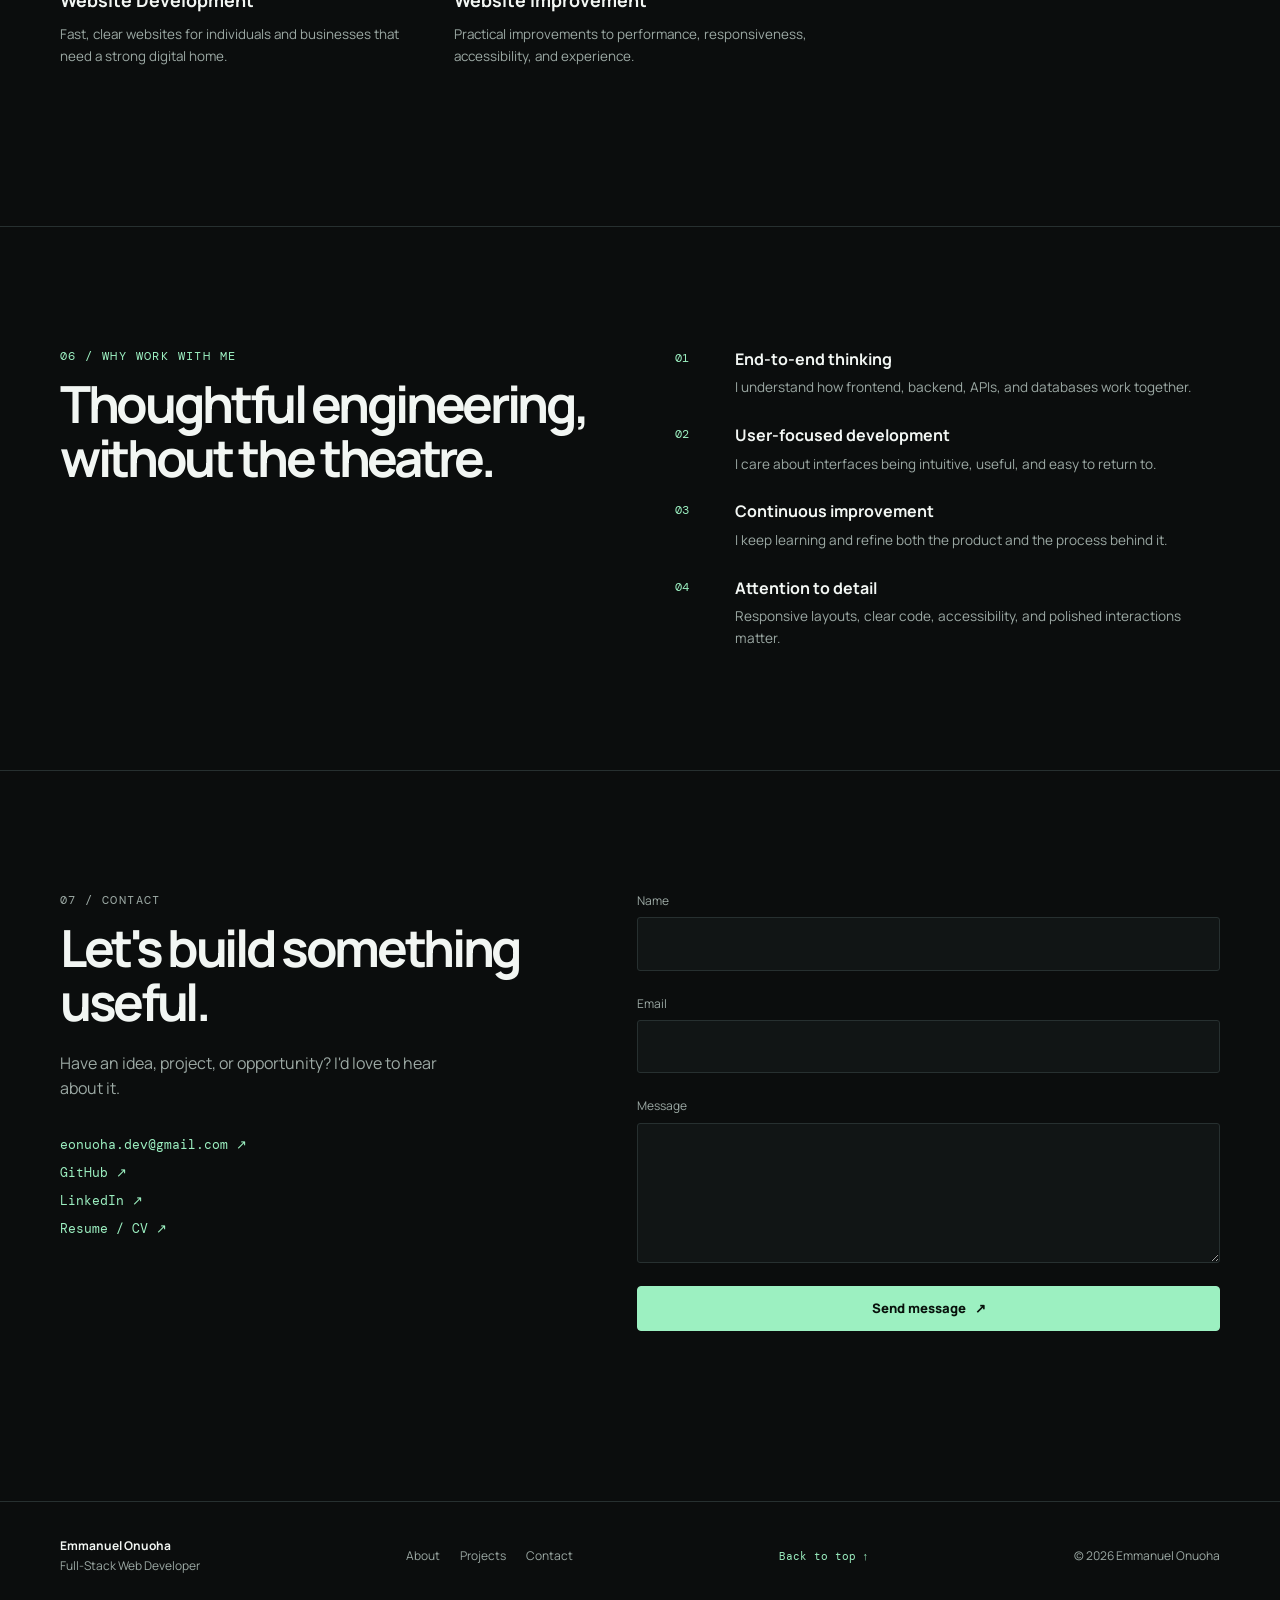
==== commit 6302f745: "Update portfolio email and browser title" ====
--- a/index.html
+++ b/index.html
@@ -3,14 +3,14 @@
 <head>
 	<meta charset="utf-8">
 	<meta name="viewport" content="width=device-width, initial-scale=1">
-	<meta name="description" content="Portfolio of Emmanuel Chibueze Onuoha, a Full-Stack Web Developer building responsive, user-focused web applications.">
+	<meta name="description" content="Portfolio of Emmanuel Onuoha, a Full-Stack Web Developer building responsive, user-focused web applications.">
 	<meta name="theme-color" content="#0b0d0d">
-	<meta property="og:title" content="Emmanuel Chibueze Onuoha | Full-Stack Web Developer">
+	<meta property="og:title" content="Emmanuel Onuoha | Full-Stack Web Developer">
 	<meta property="og:description" content="I build responsive web applications from frontend to backend, turning ideas into useful digital products.">
 	<meta property="og:type" content="website">
 	<meta name="twitter:card" content="summary">
 	<link rel="canonical" href="https://example.com/">
-	<title>Emmanuel Chibueze Onuoha | Full-Stack Web Developer</title>
+	<title>Emmanuel Onuoha | Full-Stack Web Developer</title>
 	<link rel="stylesheet" href="About Me.css">
 </head>
 <body>
@@ -89,7 +89,7 @@
                     Available for opportunities
                 </p>
                 <div class="socials">
-                    <a href="mailto:onuohaemmanuel892@gmail.com">
+                    <a href="mailto:eonuoha.dev@gmail.com">
                         Email
                     </a>
                     <a href="https://github.com/OEmmanuel02" target="_blank" rel="noreferrer">
@@ -723,8 +723,8 @@
                             Have an idea, project, or opportunity? I'd love to hear about it.
                         </p>
                         <div class="contact-details">
-                            <a href="mailto:onuohaemmanuel892@gmail.com">
-                                onuohaemmanuel892@gmail.com ↗
+                            <a href="mailto:eonuoha.dev@gmail.com">
+                                eonuoha.dev@gmail.com ↗
                             </a>
                             <a href="https://github.com/OEmmanuel02" target="_blank" rel="noreferrer">
                                 GitHub ↗
@@ -780,7 +780,7 @@
         <div class="wrap footer-row">
             <div>
                 <span class="footer-brand">
-                    Emmanuel Chibueze Onuoha
+                    Emmanuel Onuoha
                 </span>
                 <br>
                 Full-Stack Web Developer
@@ -800,7 +800,7 @@
                 Back to top ↑
             </a>
             <div>
-                © 2026 Emmanuel Chibueze Onuoha
+                © 2026 Emmanuel Onuoha
             </div>
         </div>
     </footer>
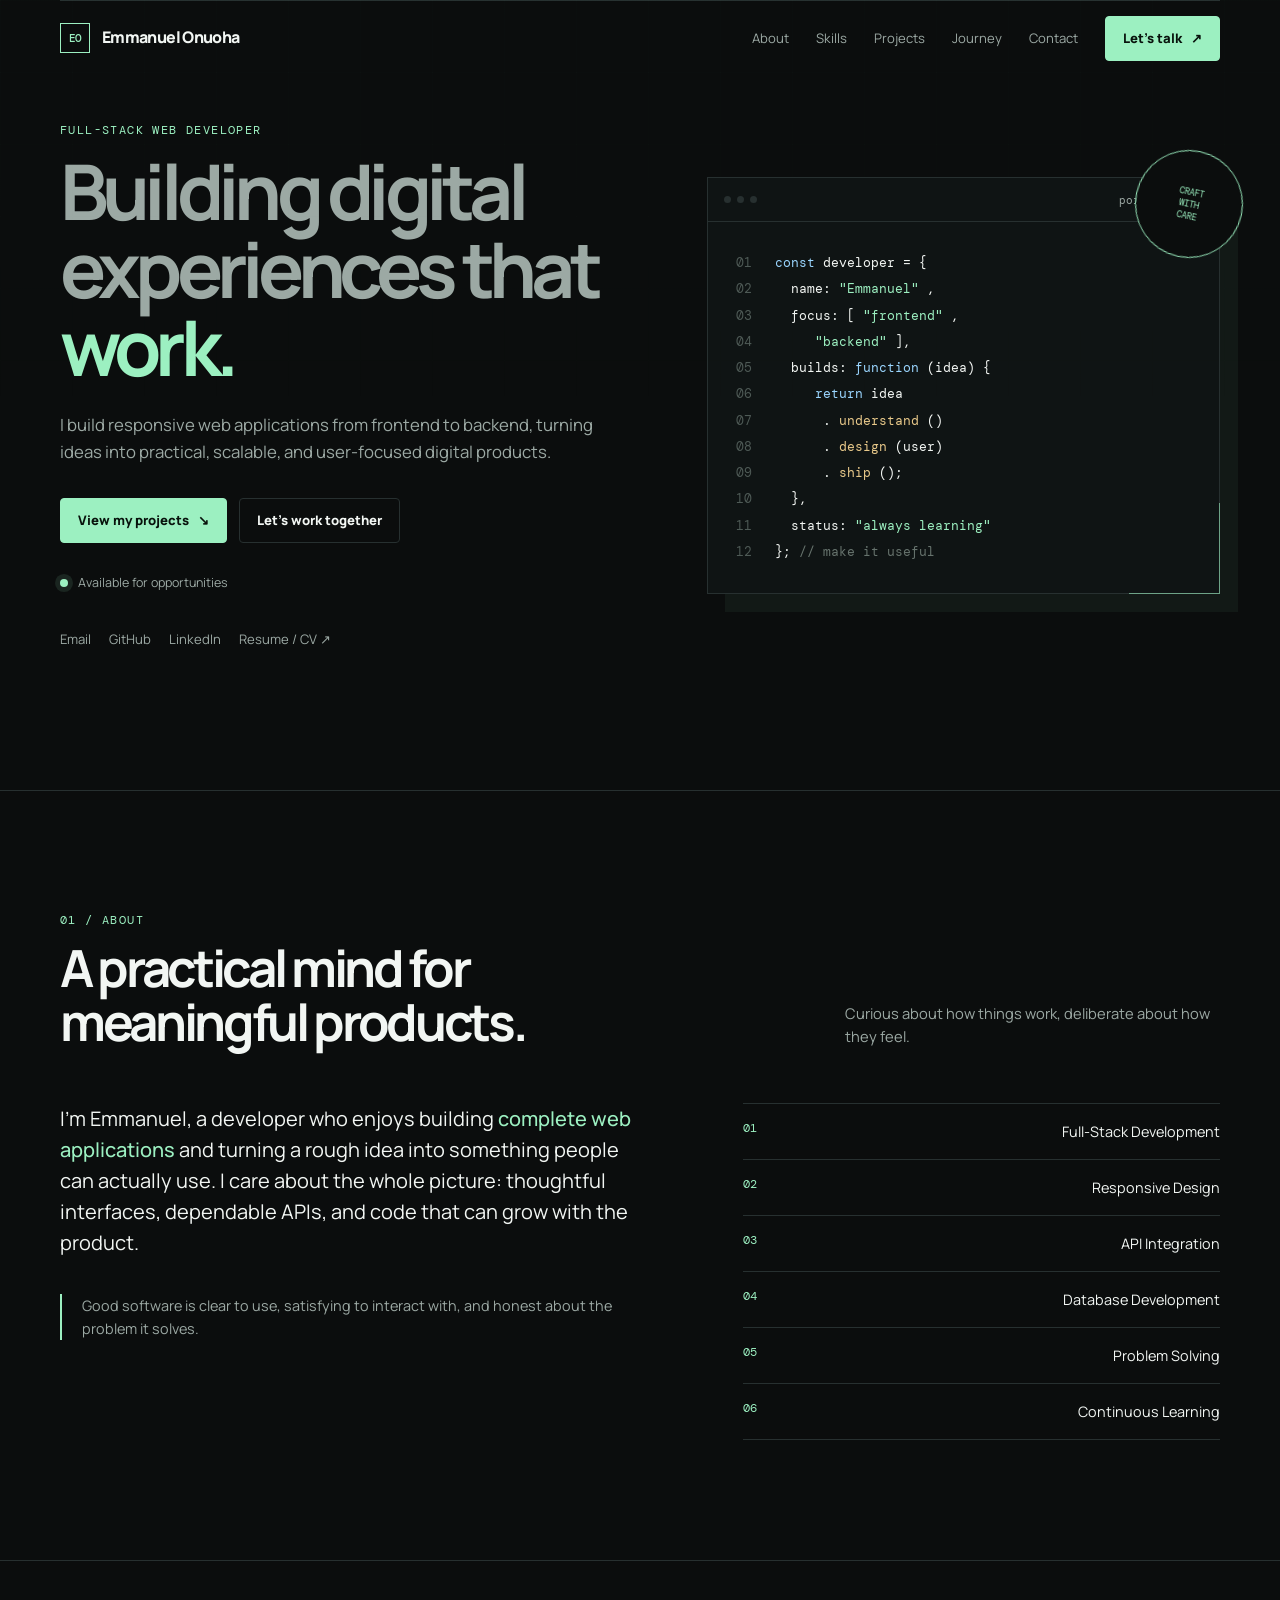
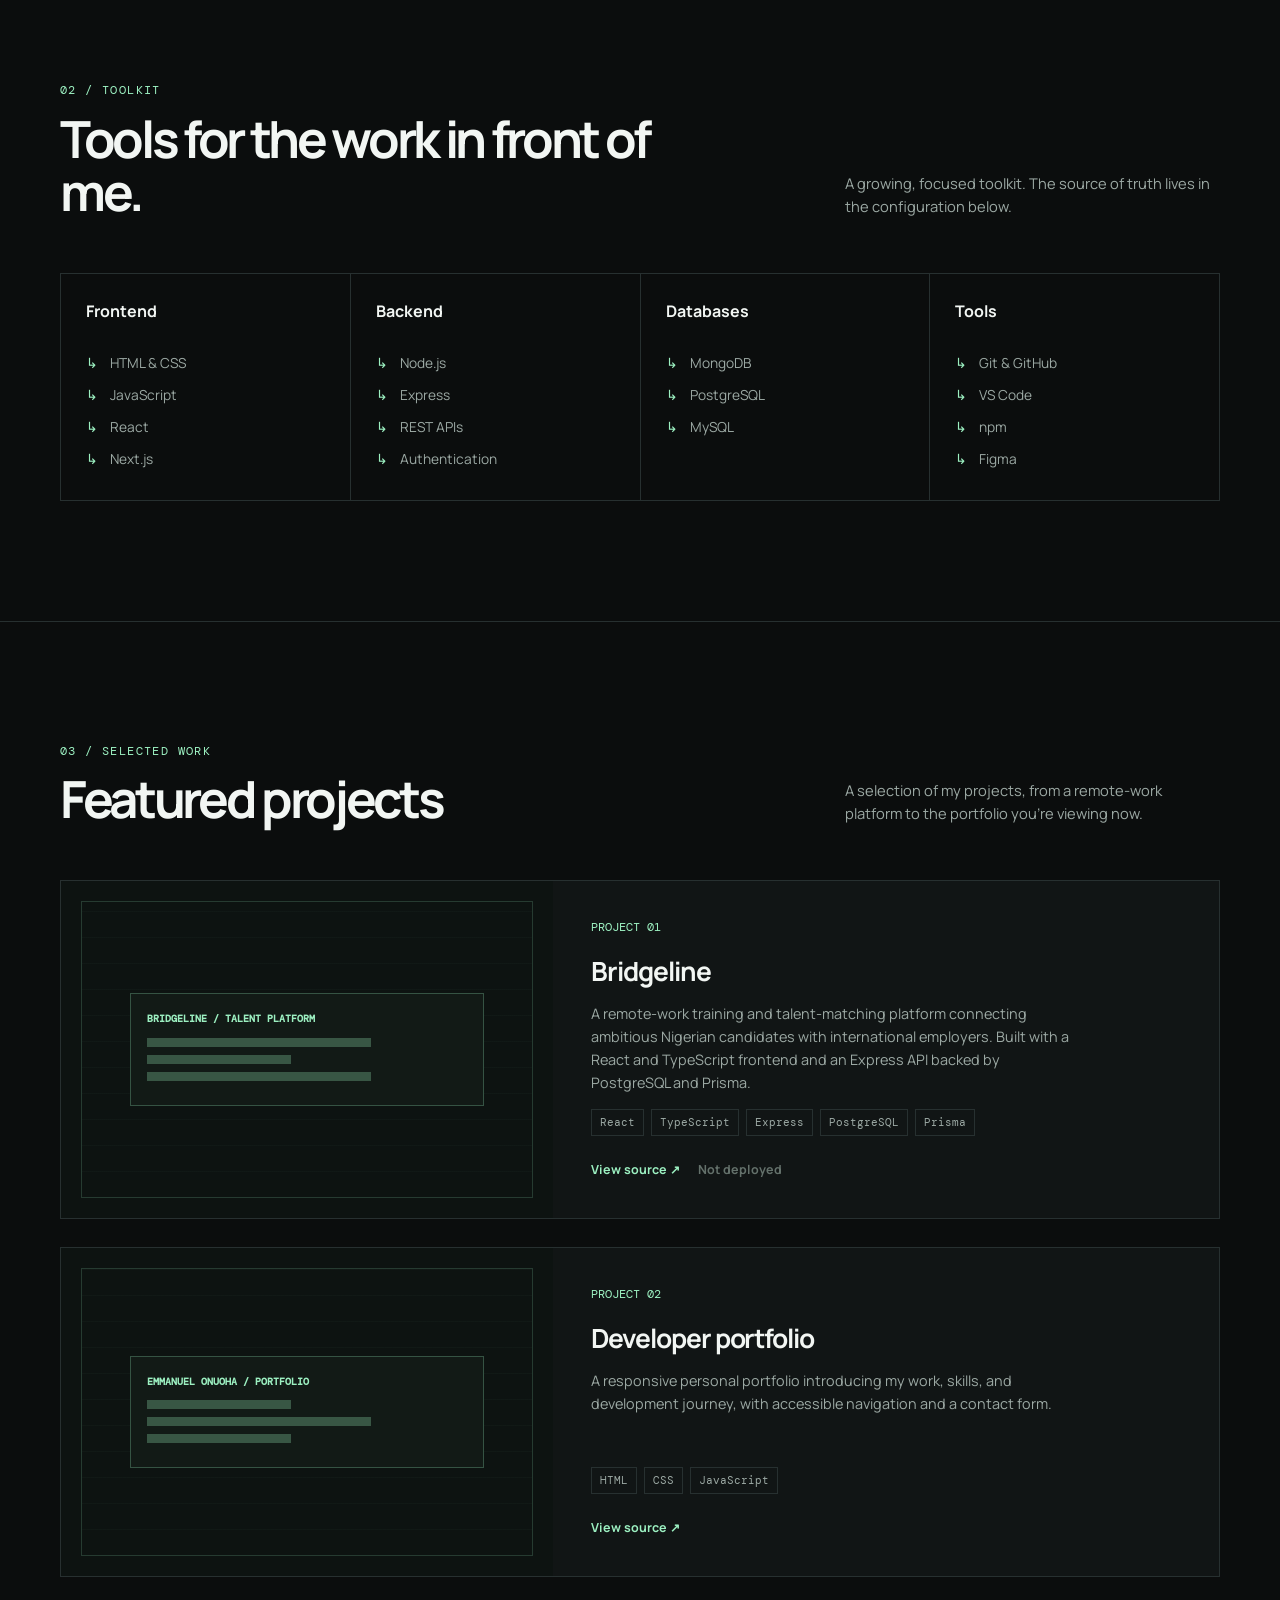
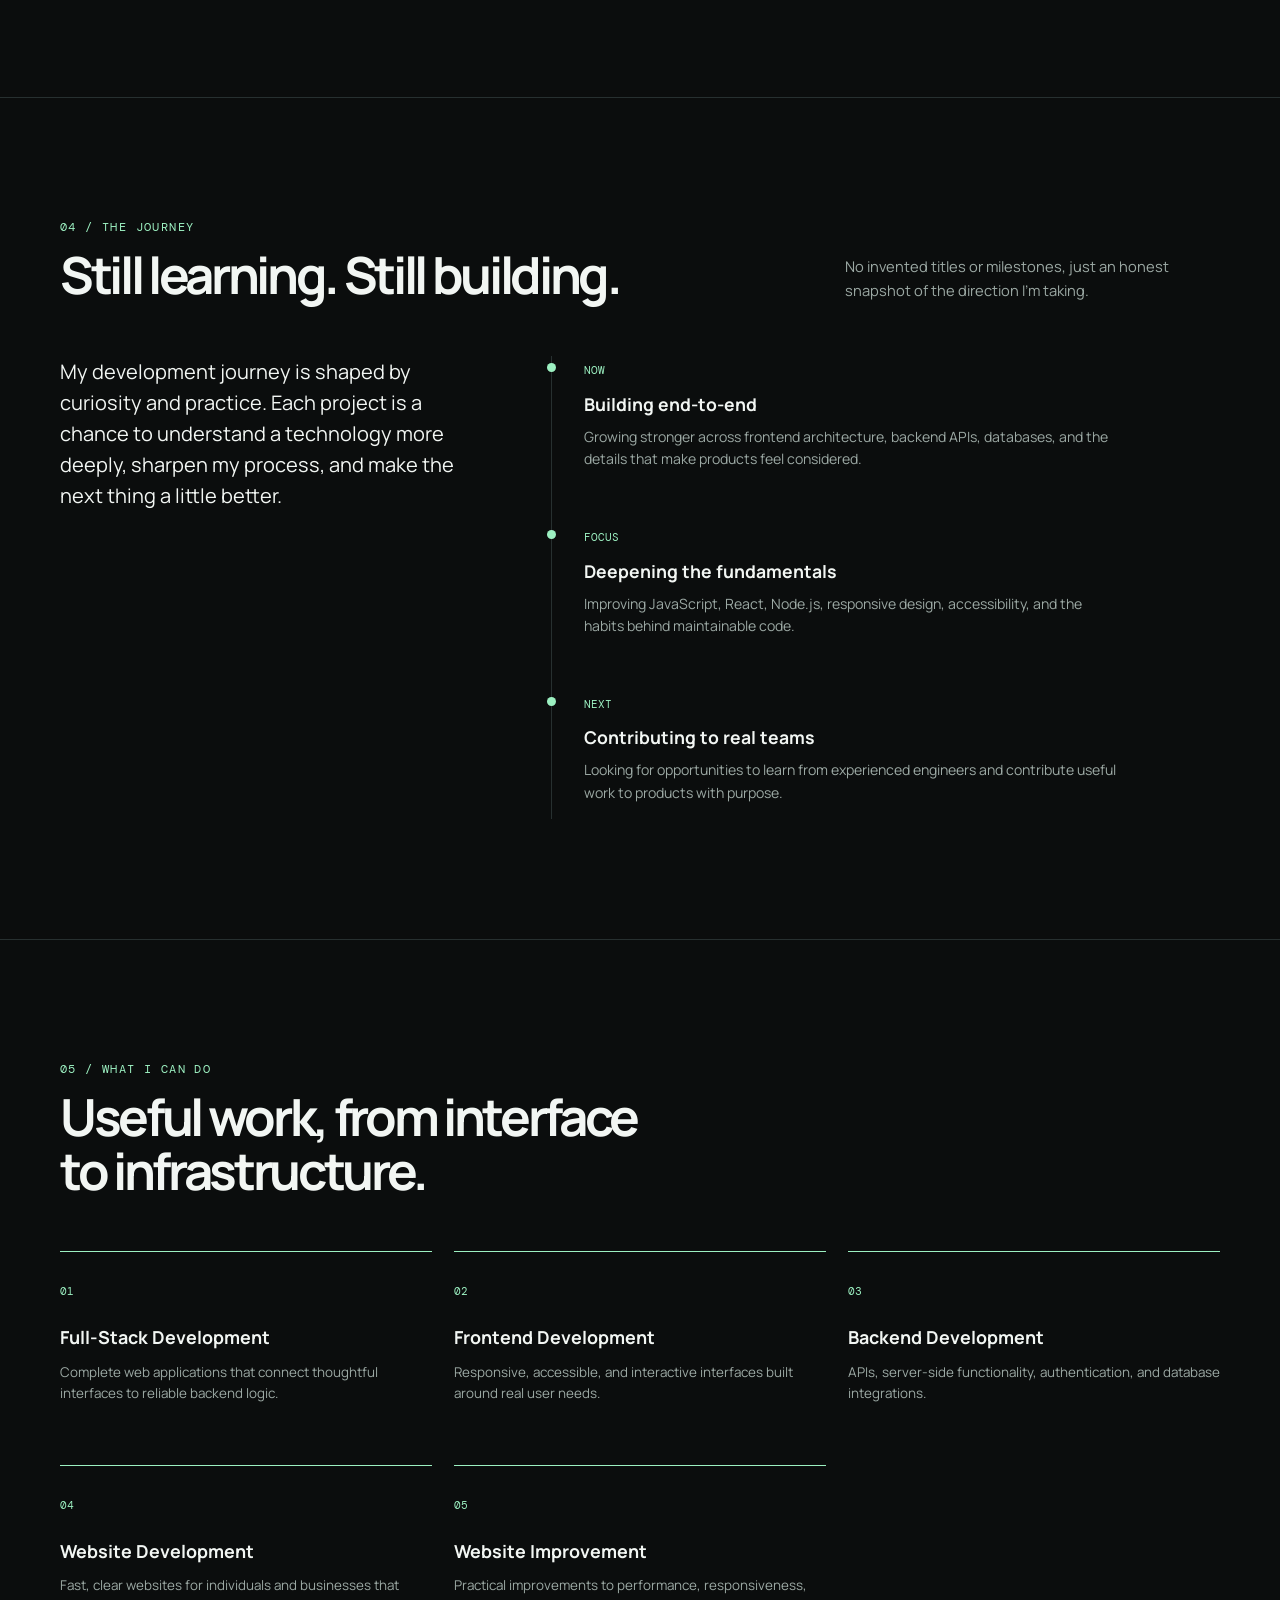
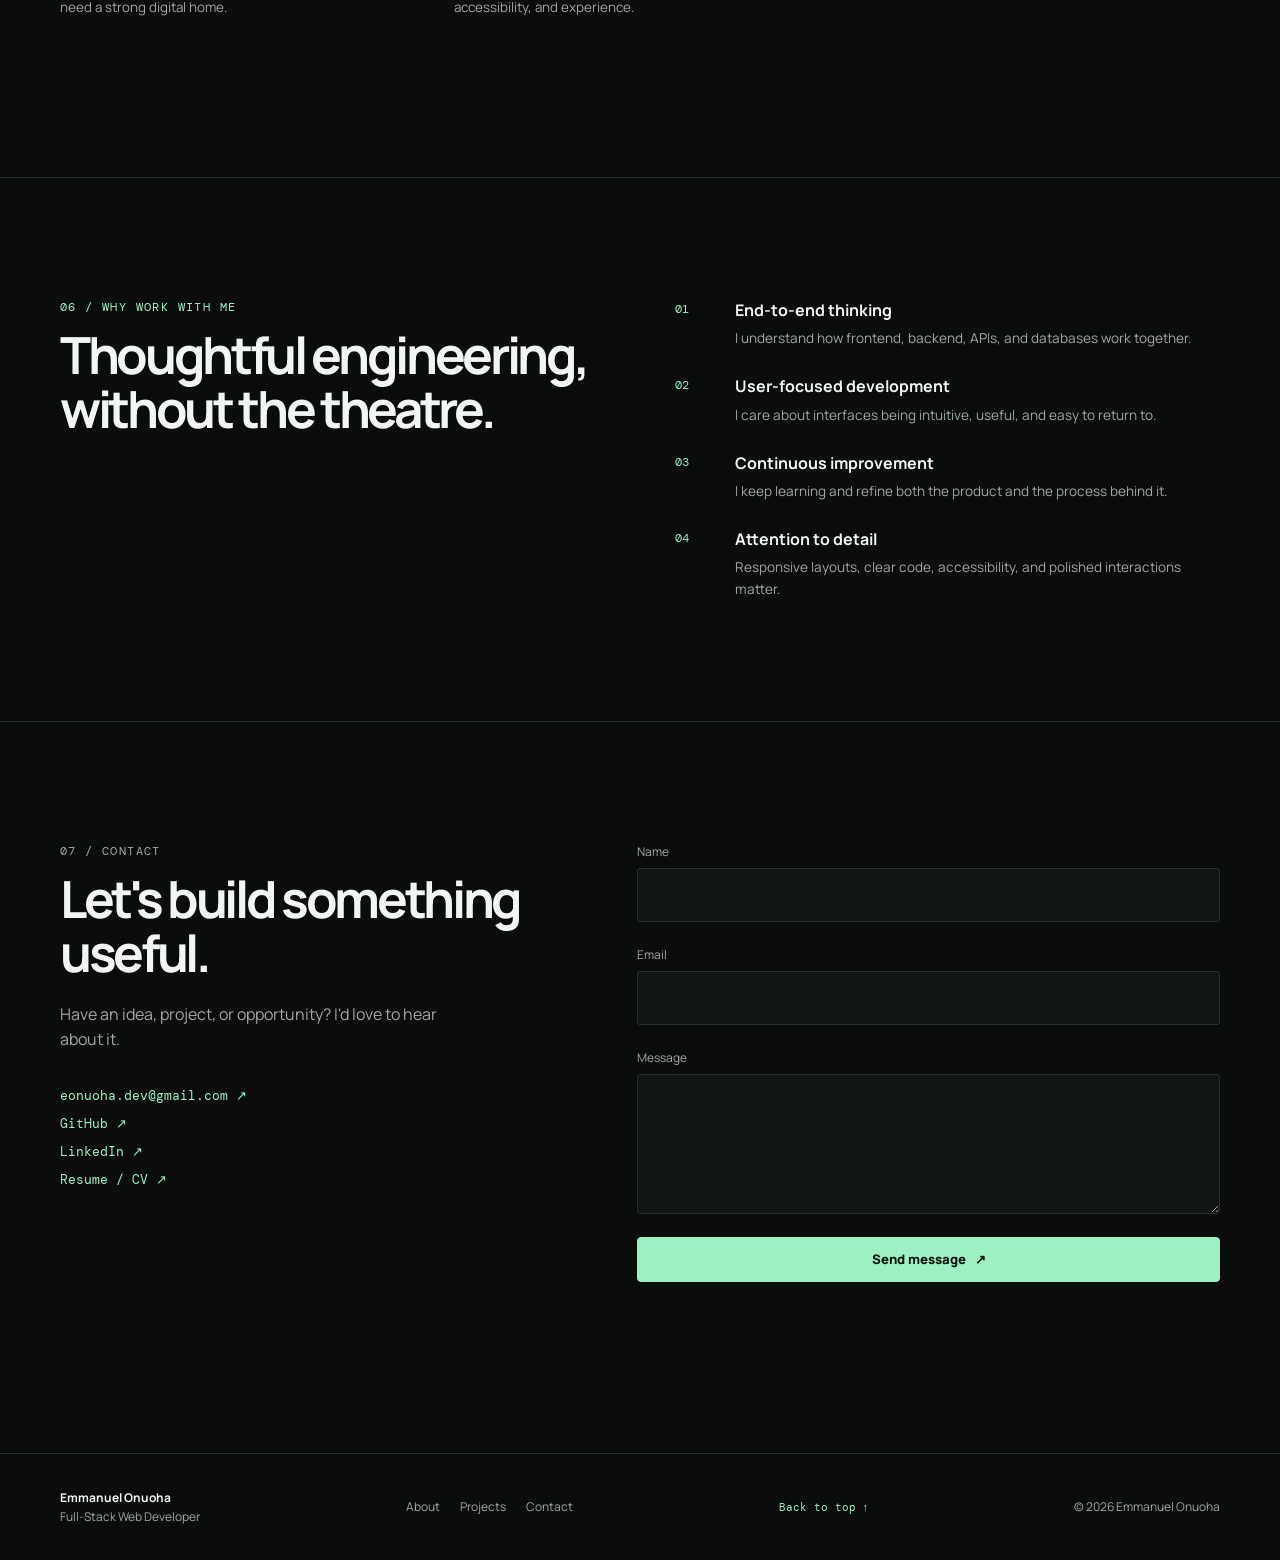
==== commit d9297710: "Add projects to portfolio section Co-authored-by: Copilot <223556219+Copilot@users.noreply.github.co" ====
--- a/index.html
+++ b/index.html
@@ -403,7 +403,7 @@
             </div>
         </section>
         <section id="projects">
-            <div class="wrap reveal">
+            <div class="wrap">
                 <div class="section-head">
                     <div>
                         <p class="eyebrow">
@@ -414,16 +414,14 @@
                         </h2>
                     </div>
                     <p class="section-intro">
-                        A few spaces reserved for work that shows how I think, build, and learn.
+                        A selection of my projects, from a remote-work platform to the portfolio you're viewing now.
                     </p>
                 </div>
                 <div class="project-list">
                     <article class="project">
                         <div class="project-preview">
                             <div class="preview-window">
-                                <b>
-                                    PROJECT_PREVIEW
-                                </b>
+                                <b>BRIDGELINE / TALENT PLATFORM</b>
                                 <div class="preview-block">
                                 </div>
                                 <div class="preview-block short">
@@ -437,28 +435,34 @@
                                 PROJECT 01
                             </span>
                             <h3>
-                                Your next project belongs here.
+                                Bridgeline
                             </h3>
                             <p>
-                                A polished placeholder ready for a real project. Replace this description with the problem you solved, the approach you took, and the result you created.
+                                A remote-work training and talent-matching platform connecting ambitious Nigerian candidates with international employers. Built with a React and TypeScript frontend and an Express API backed by PostgreSQL and Prisma.
                             </p>
                             <div class="tags">
                                 <span class="tag">
                                     React
                                 </span>
                                 <span class="tag">
-                                    Node.js
+                                    TypeScript
                                 </span>
                                 <span class="tag">
-                                    Your stack
+                                    Express
                                 </span>
+                                <span class="tag">
+                                    PostgreSQL
+                                </span>
+                                <span class="tag">
+                                    Prisma
+                                </span>
                             </div>
                             <div class="project-links">
-                                <a href="https://github.com/OEmmanuel02" target="_blank" rel="noreferrer">
-                                    GitHub ↗
+                                <a href="https://github.com/OEmmanuel02/bridgeline" target="_blank" rel="noreferrer">
+                                    View source ↗
                                 </a>
-                                <span class="unavailable">
-                                    Live demo pending
+                                <span class="unavailable" aria-label="No public demo is available">
+                                    Not deployed
                                 </span>
                             </div>
                         </div>
@@ -466,9 +470,7 @@
                     <article class="project">
                         <div class="project-preview">
                             <div class="preview-window">
-                                <b>
-                                    CASE_STUDY_READY
-                                </b>
+                                <b>EMMANUEL ONUOHA / PORTFOLIO</b>
                                 <div class="preview-block short">
                                 </div>
                                 <div class="preview-block">
@@ -482,33 +484,30 @@
                                 PROJECT 02
                             </span>
                             <h3>
-                                Make this one unmistakably yours.
+                                Developer portfolio
                             </h3>
                             <p>
-                                Another editable project entry. Strong case studies explain the context, the decisions, the tradeoffs, and what changed because you built it.
+                                A responsive personal portfolio introducing my work, skills, and development journey, with accessible navigation and a contact form.
                             </p>
                             <div class="tags">
                                 <span class="tag">
-                                    Add technology
+                                    HTML
                                 </span>
                                 <span class="tag">
-                                    Add technology
+                                    CSS
                                 </span>
+                                <span class="tag">
+                                    JavaScript
+                                </span>
                             </div>
                             <div class="project-links">
-                                <a href="https://github.com/OEmmanuel02" target="_blank" rel="noreferrer">
-                                    GitHub ↗
+                                <a href="https://github.com/OEmmanuel02/Web-Dev-Course" target="_blank" rel="noreferrer">
+                                    View source ↗
                                 </a>
-                                <span class="unavailable">
-                                    Live demo pending
-                                </span>
                             </div>
                         </div>
                     </article>
                 </div>
-                <p class="placeholder-note">
-                    // Replace the entries above with real work as you ship it.
-                </p>
             </div>
         </section>
         <section id="journey">
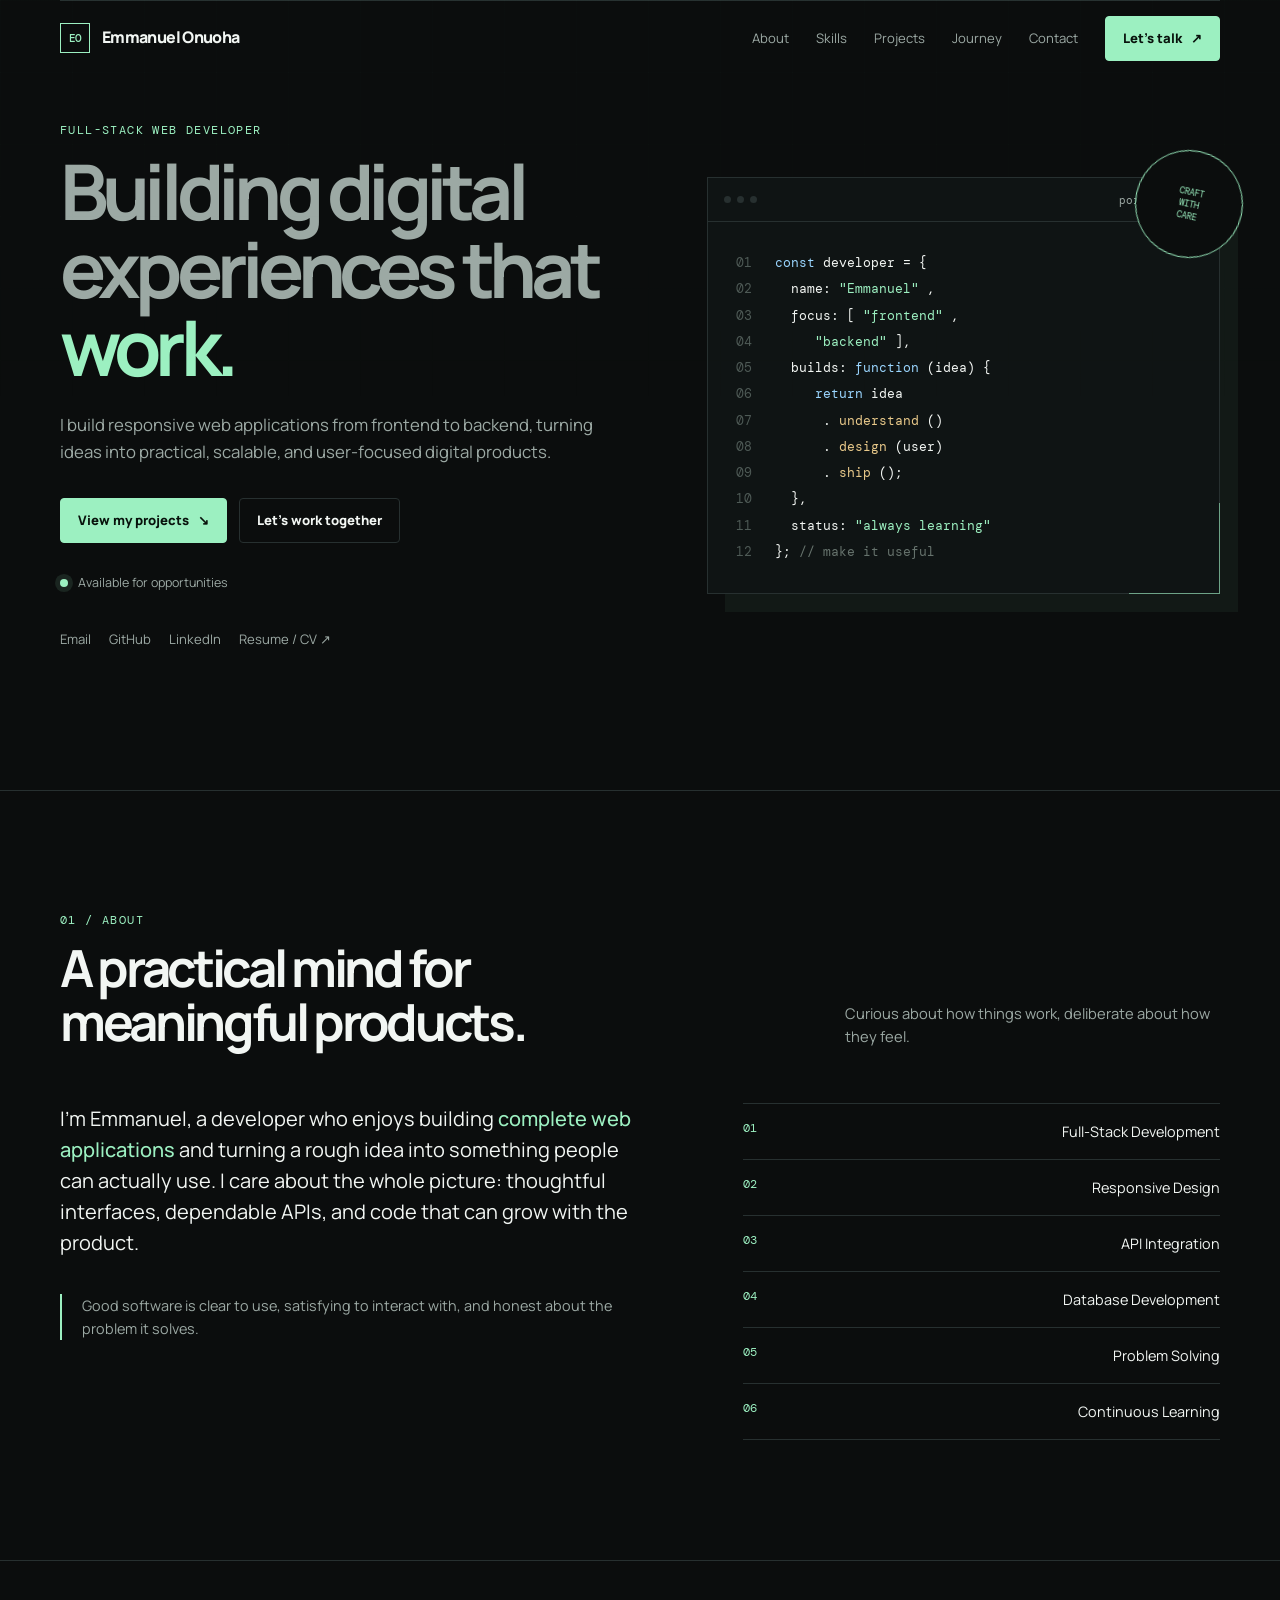
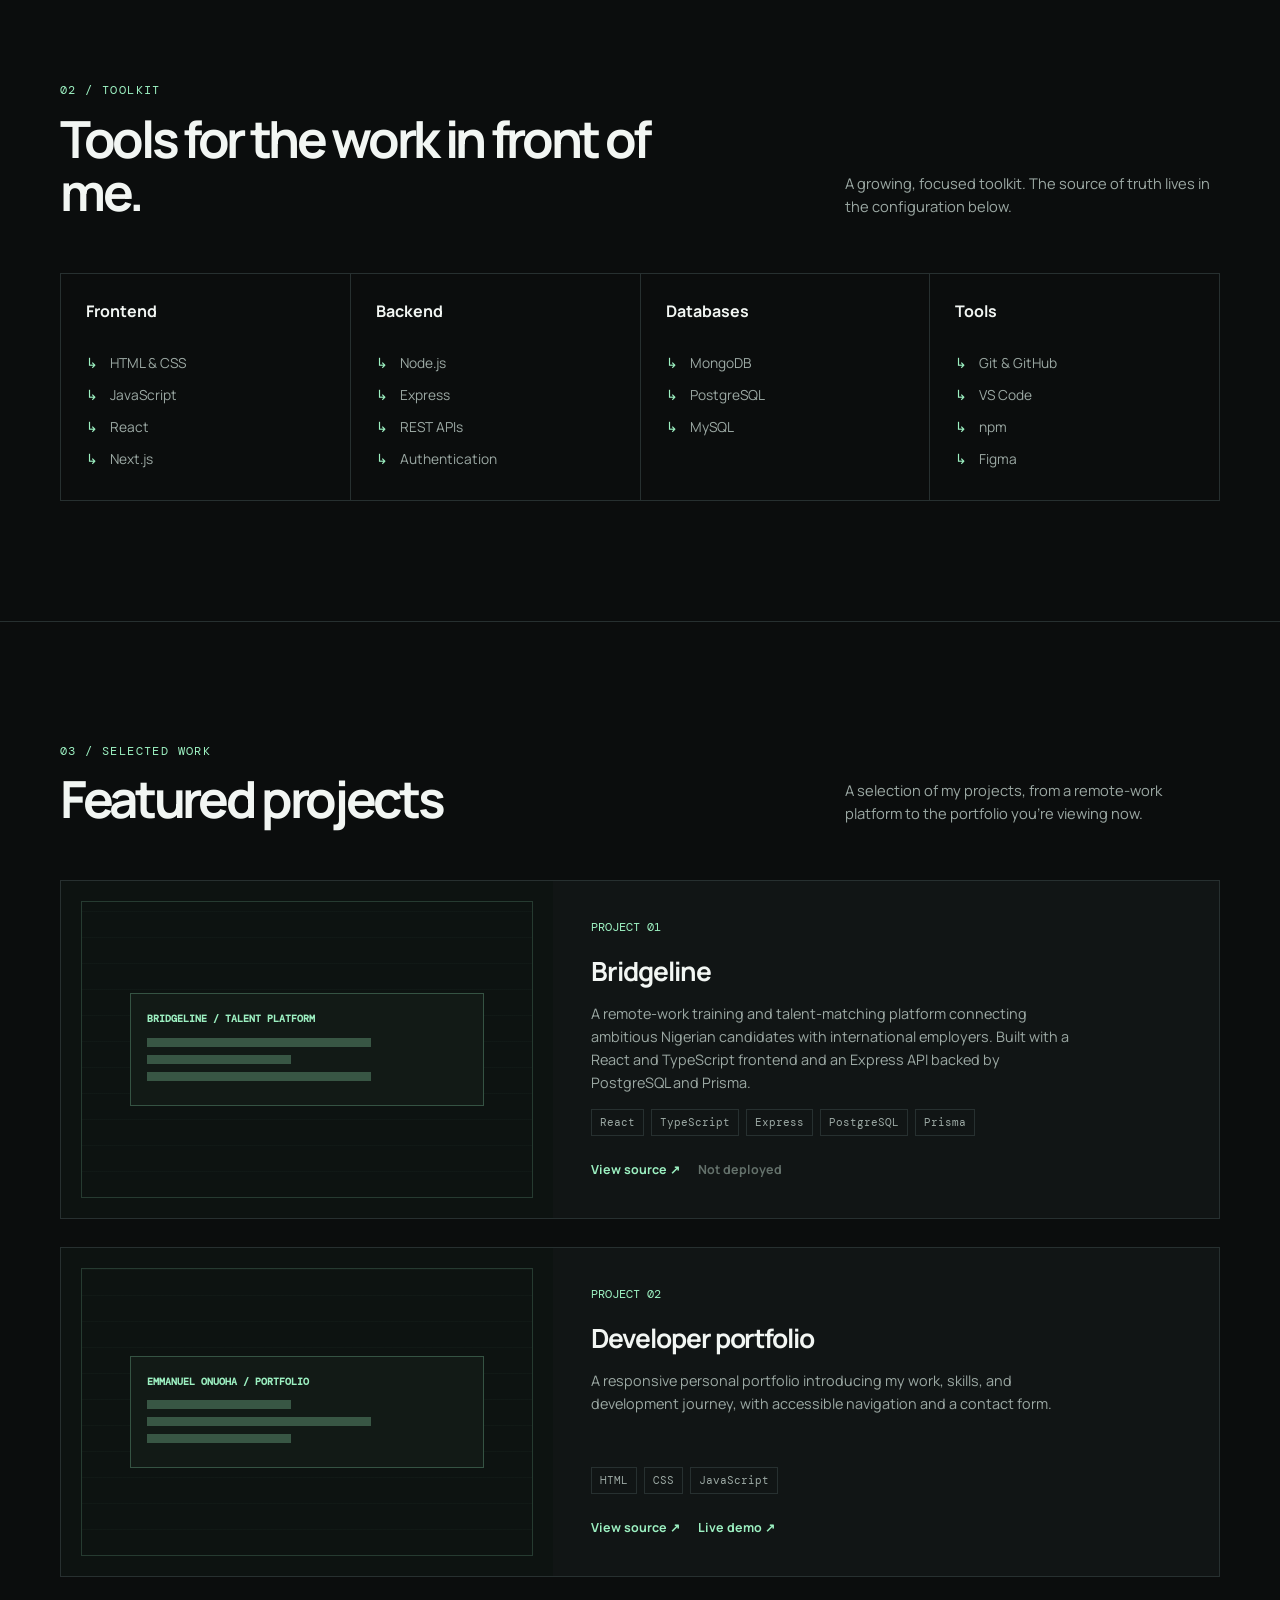
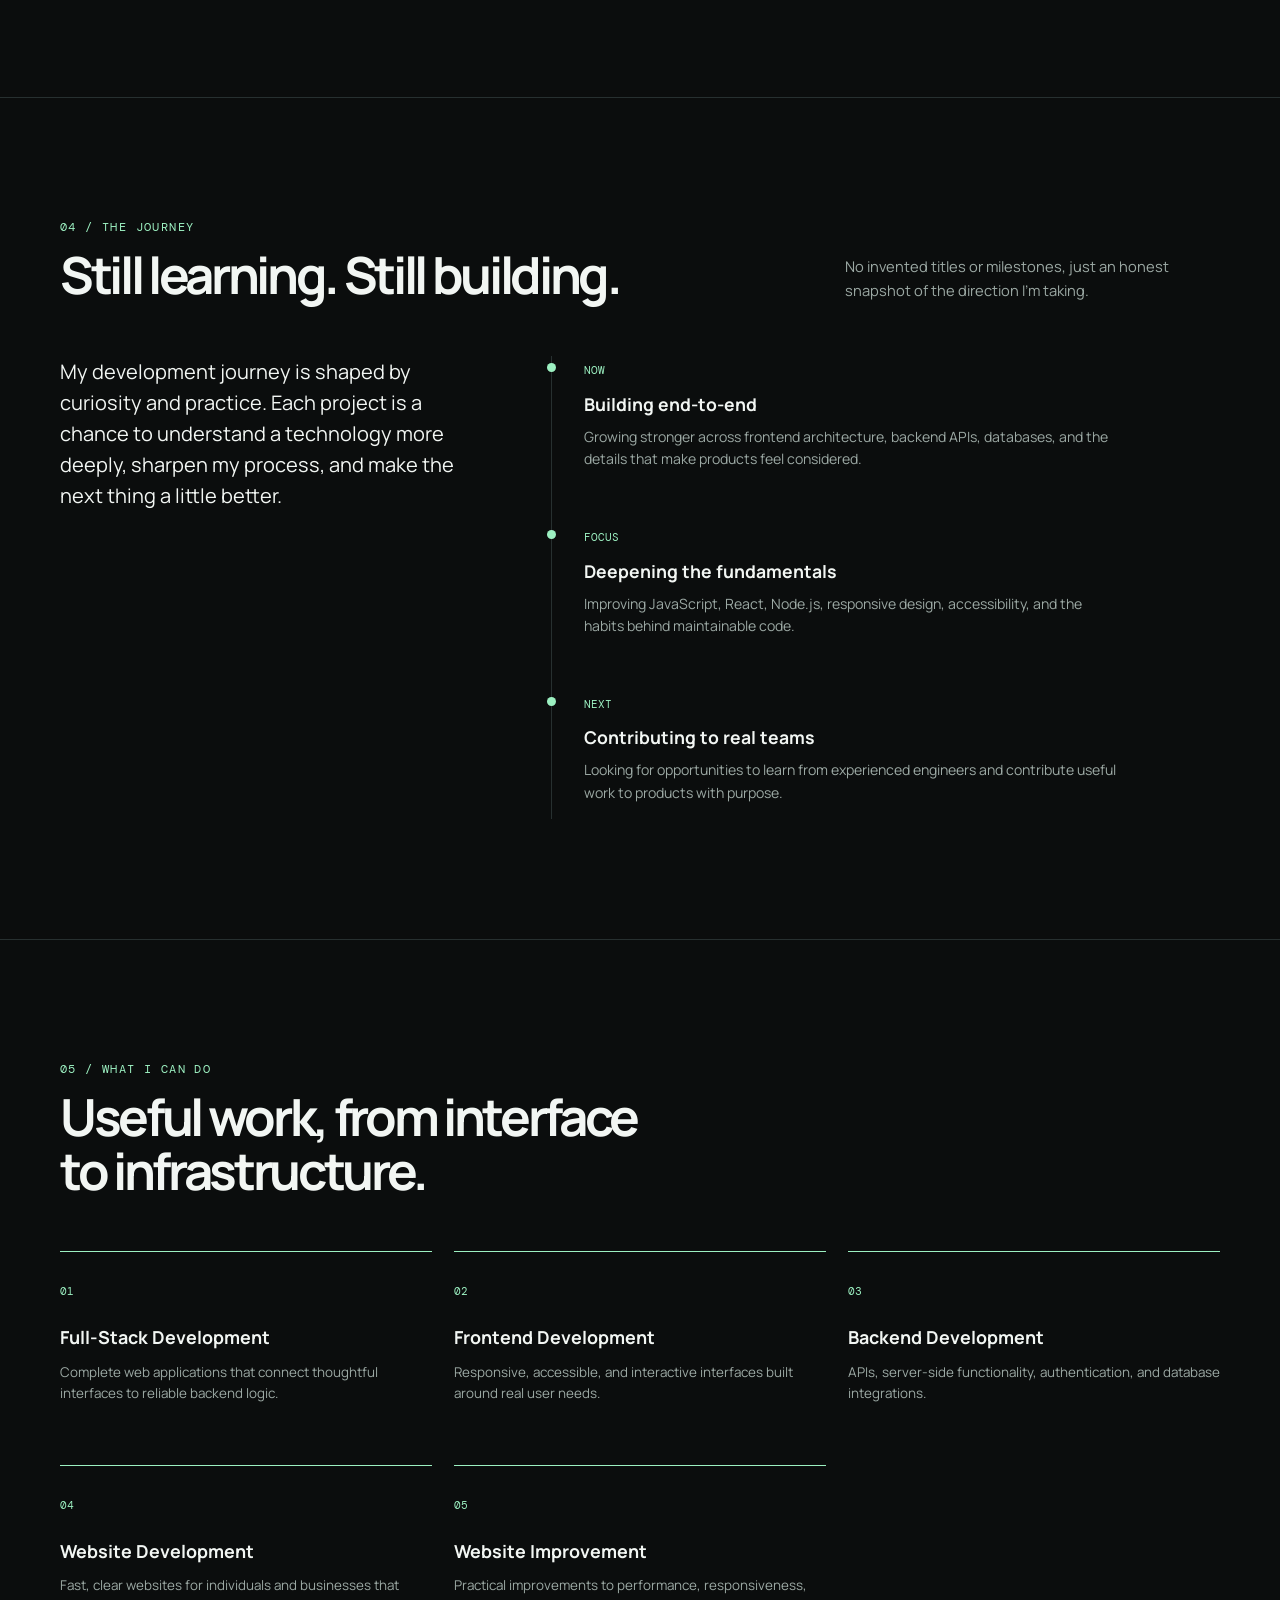
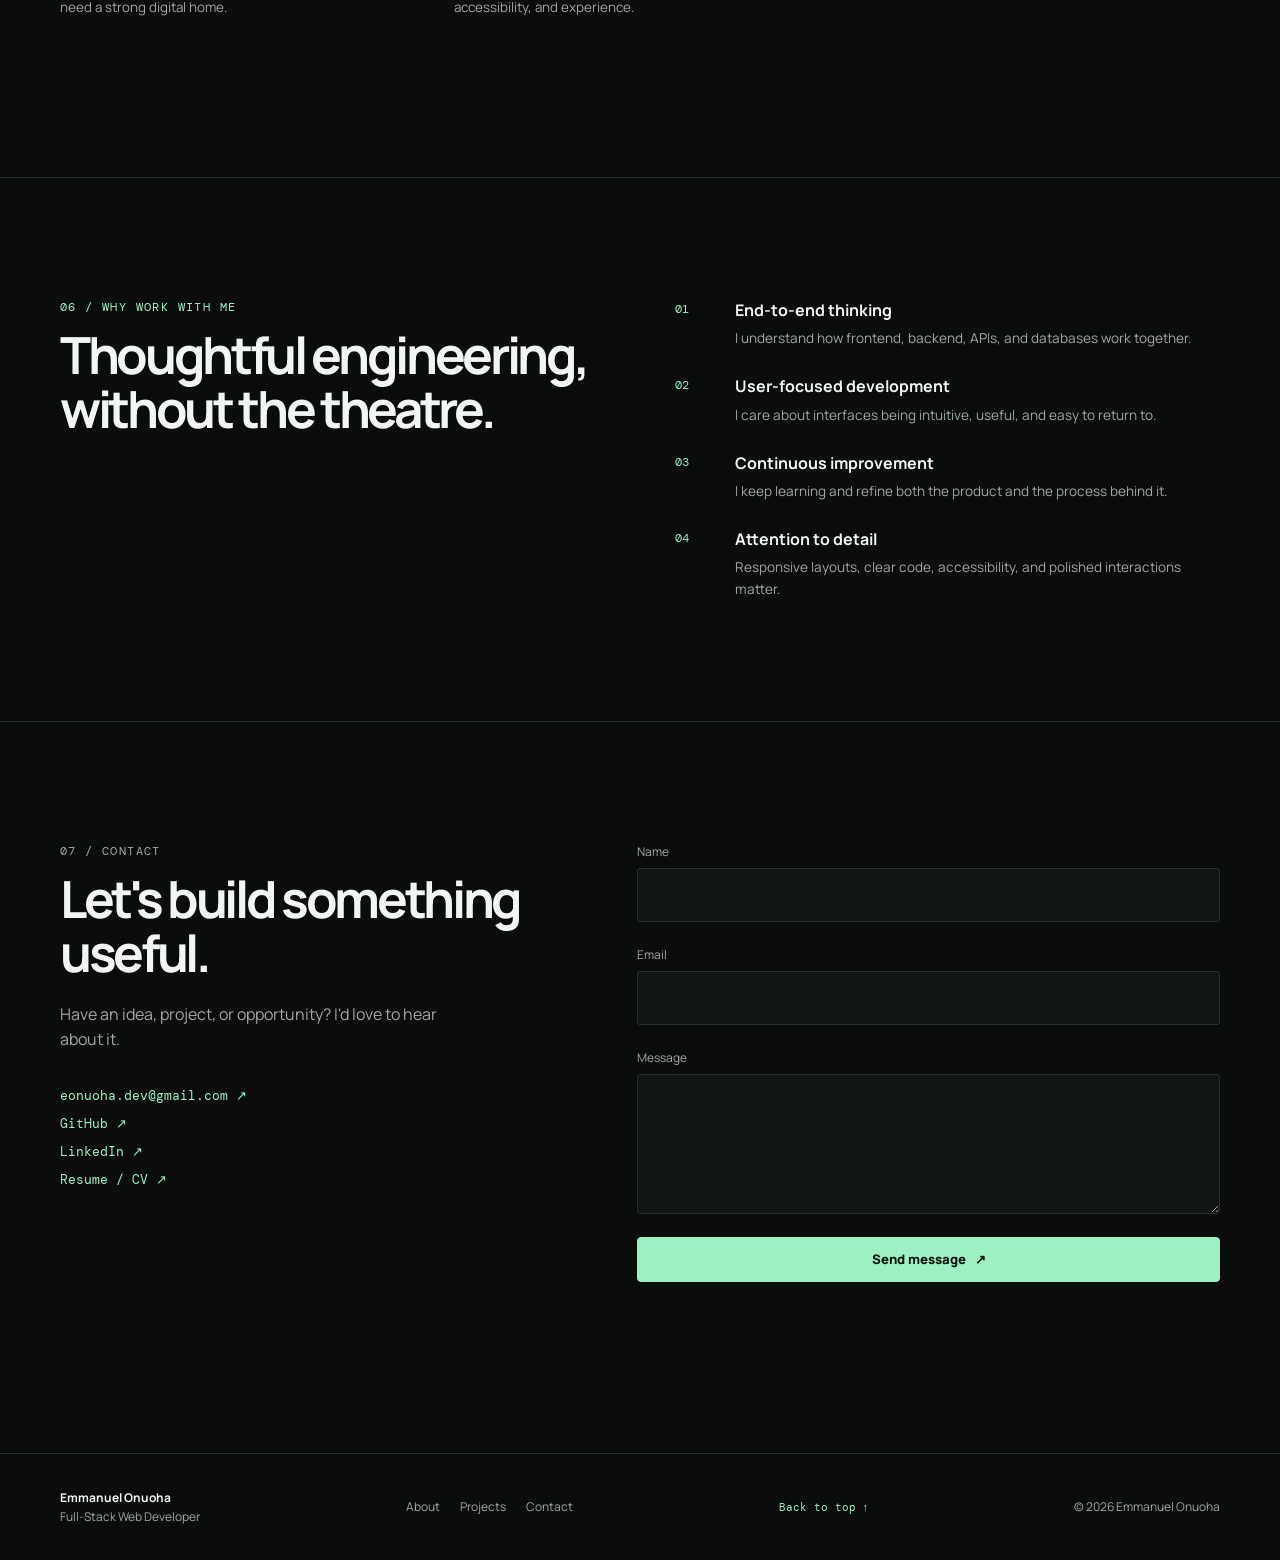
==== commit 79cc834b: "Add live portfolio demo link Co-authored-by: Copilot <223556219+Copilot@users.noreply.github.com>" ====
--- a/index.html
+++ b/index.html
@@ -504,6 +504,9 @@
                                 <a href="https://github.com/OEmmanuel02/Web-Dev-Course" target="_blank" rel="noreferrer">
                                     View source ↗
                                 </a>
+                                <a href="https://emmanuelonuohadevportfolio.vercel.app/" target="_blank" rel="noreferrer">
+                                    Live demo ↗
+                                </a>
                             </div>
                         </div>
                     </article>
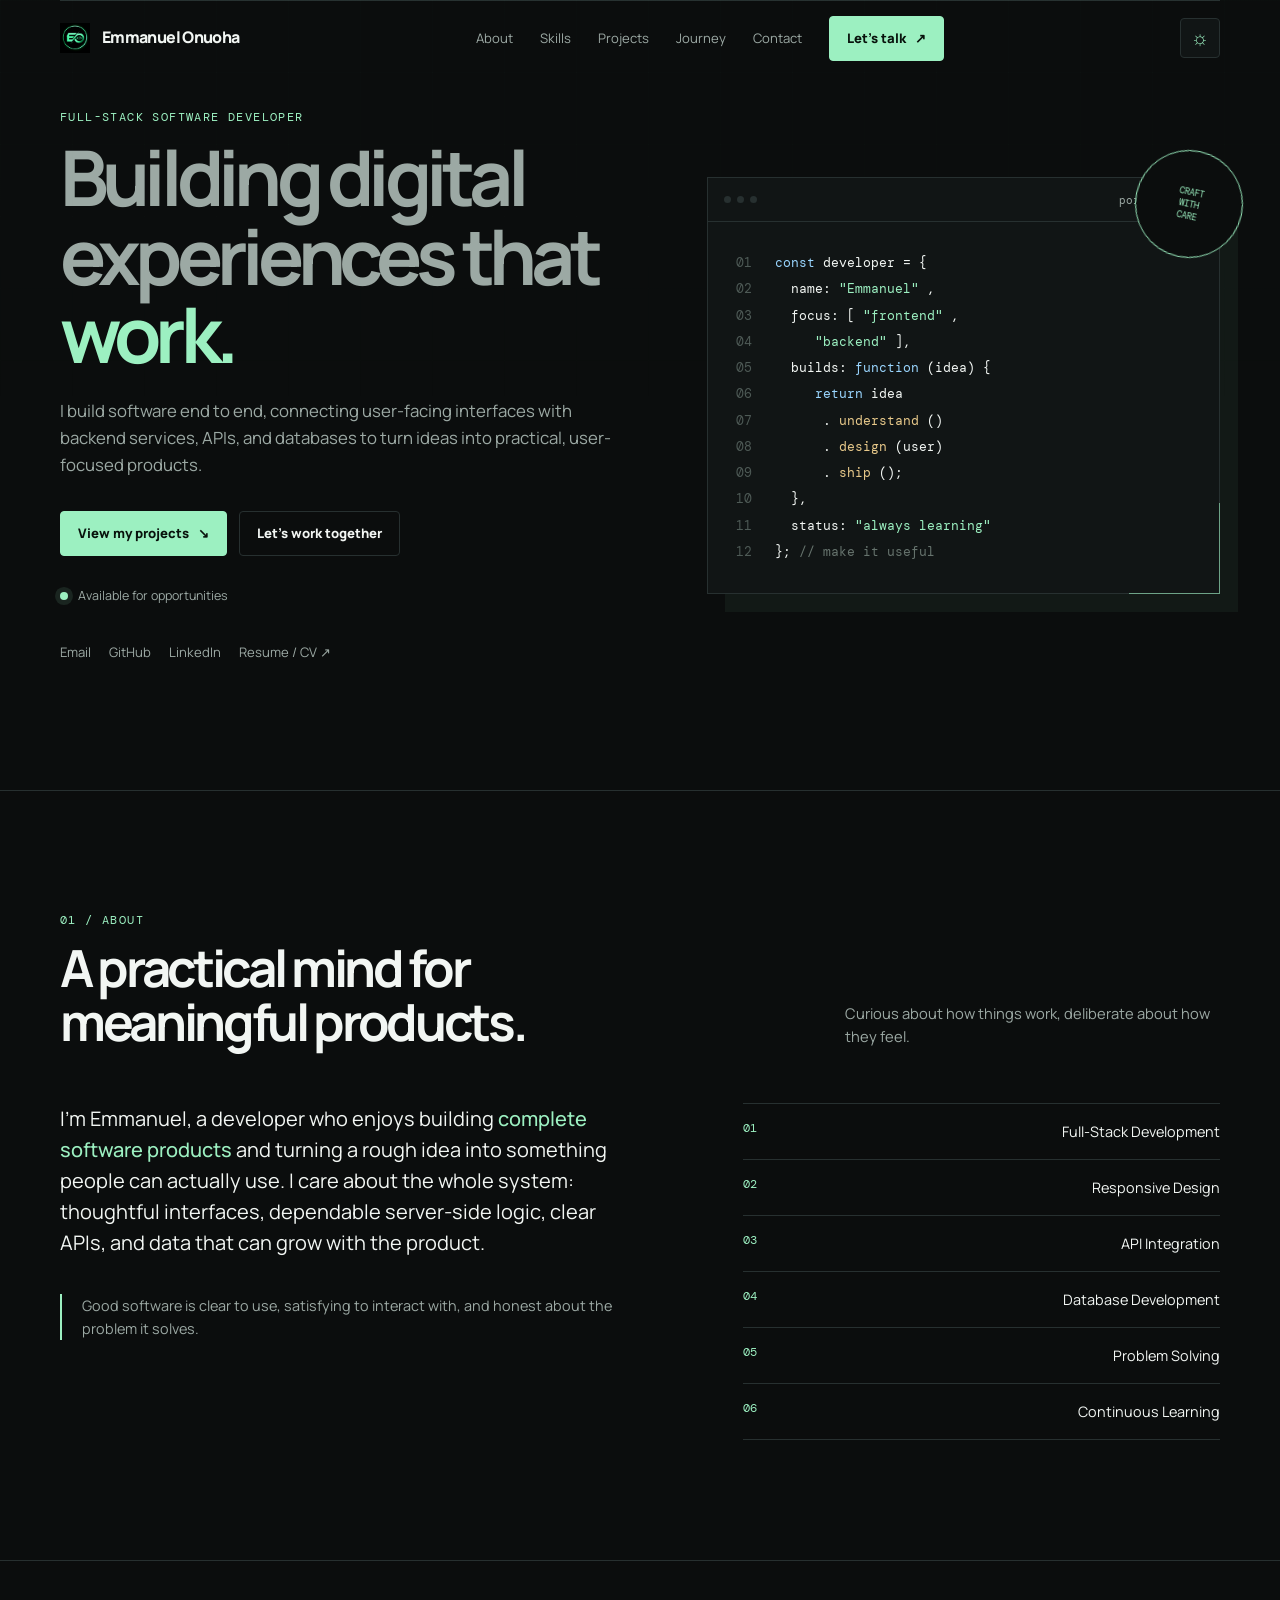
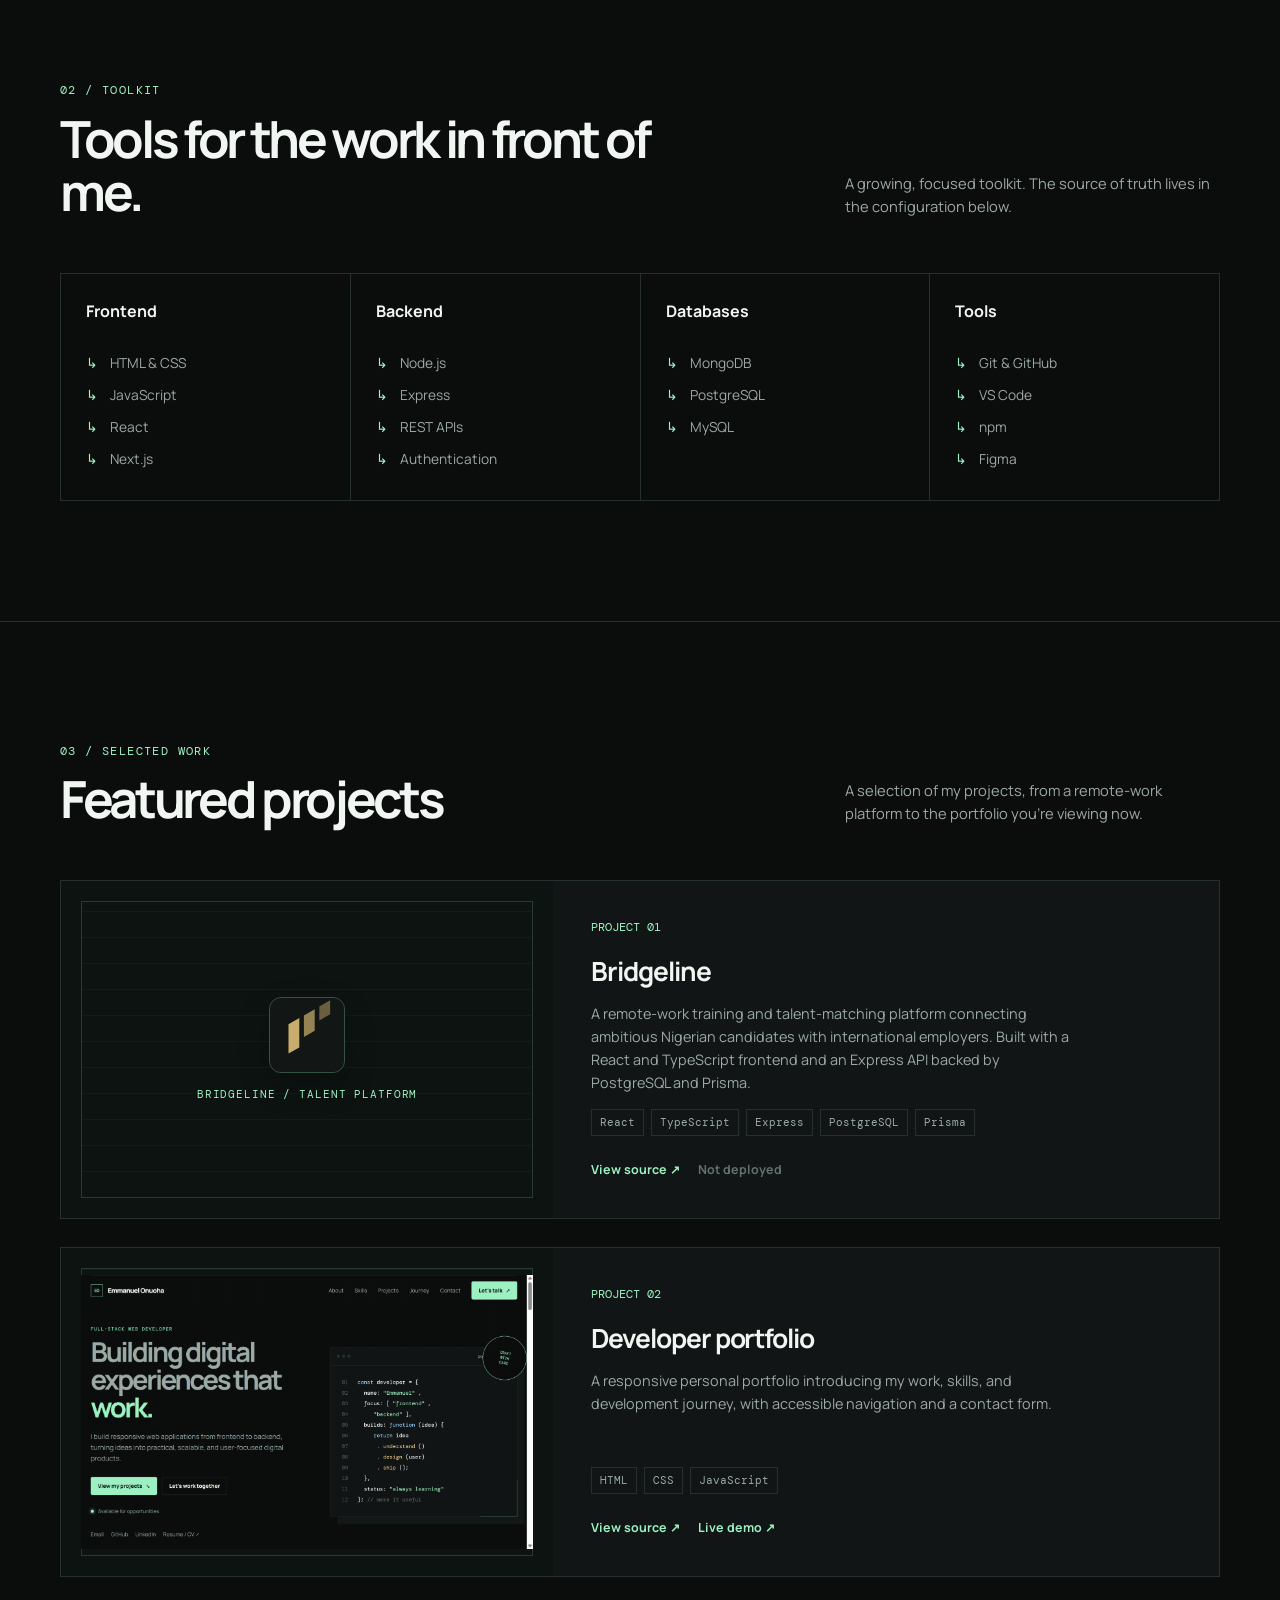
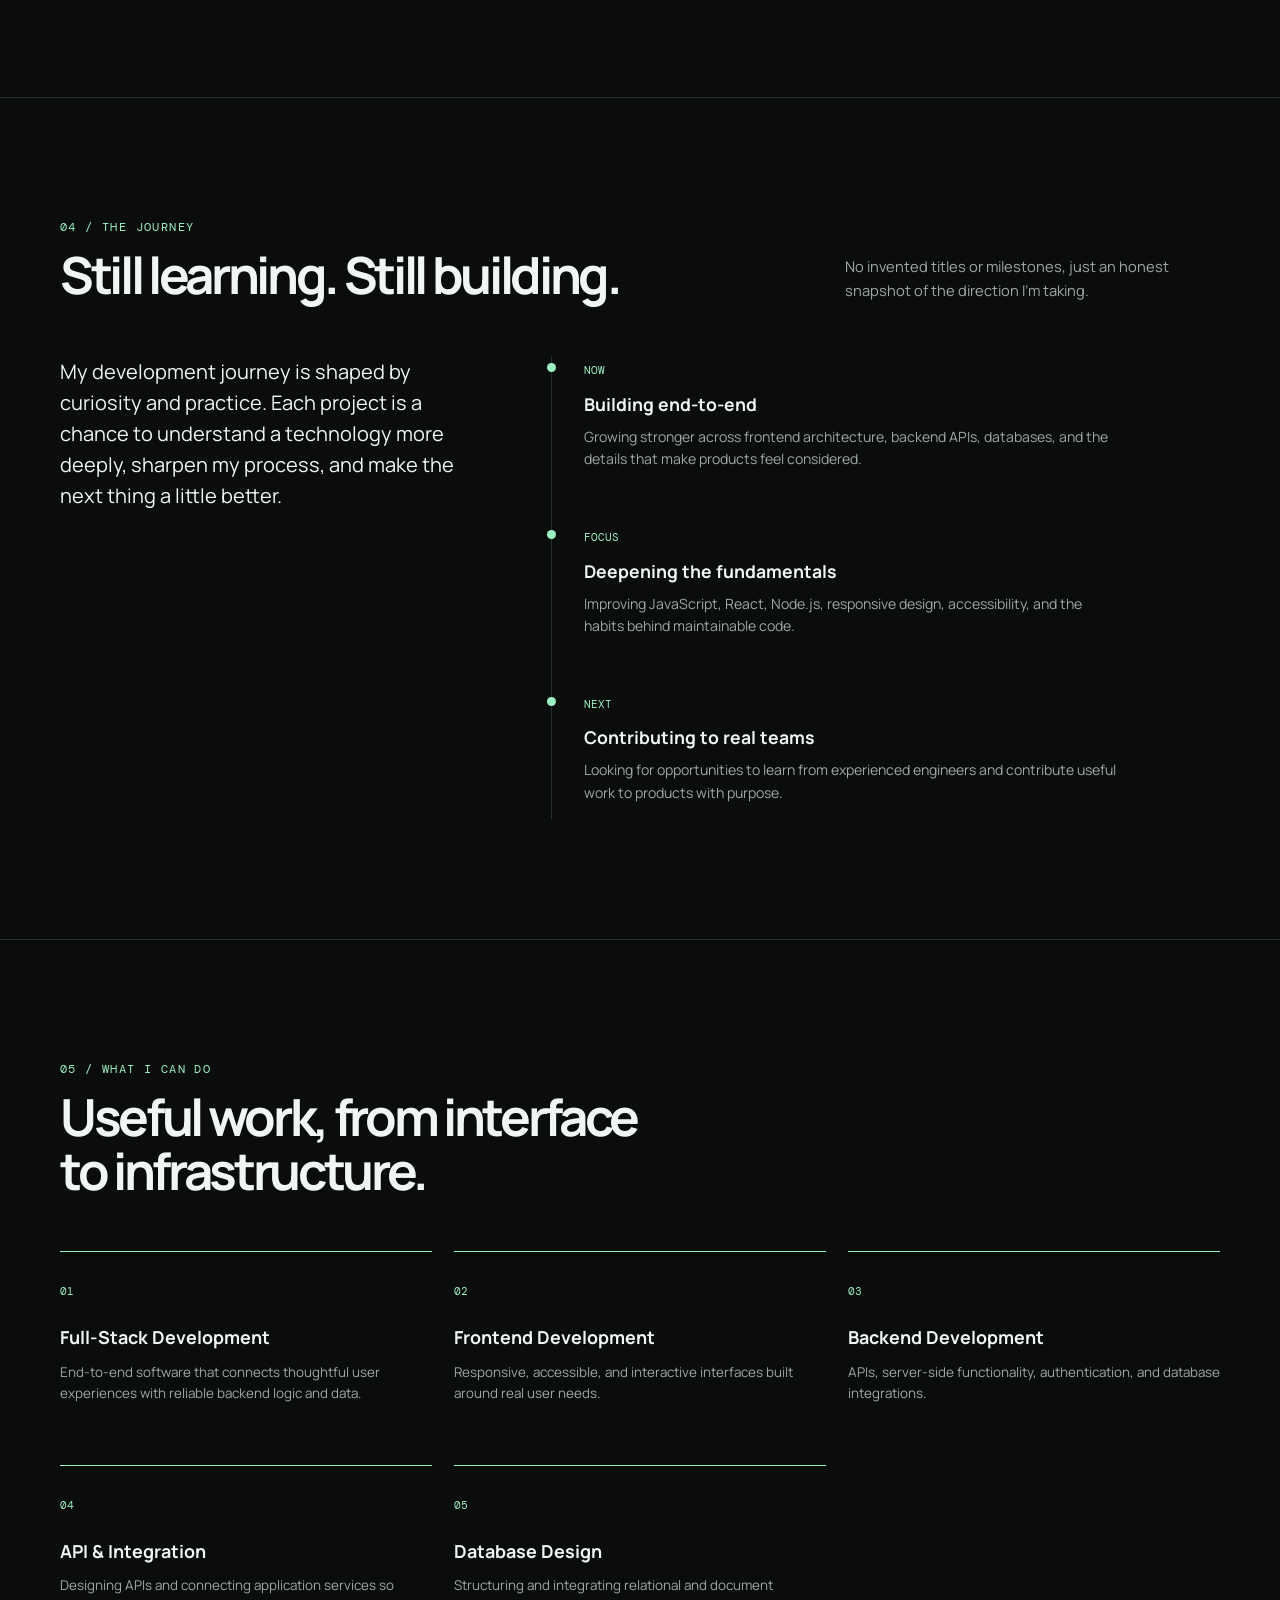
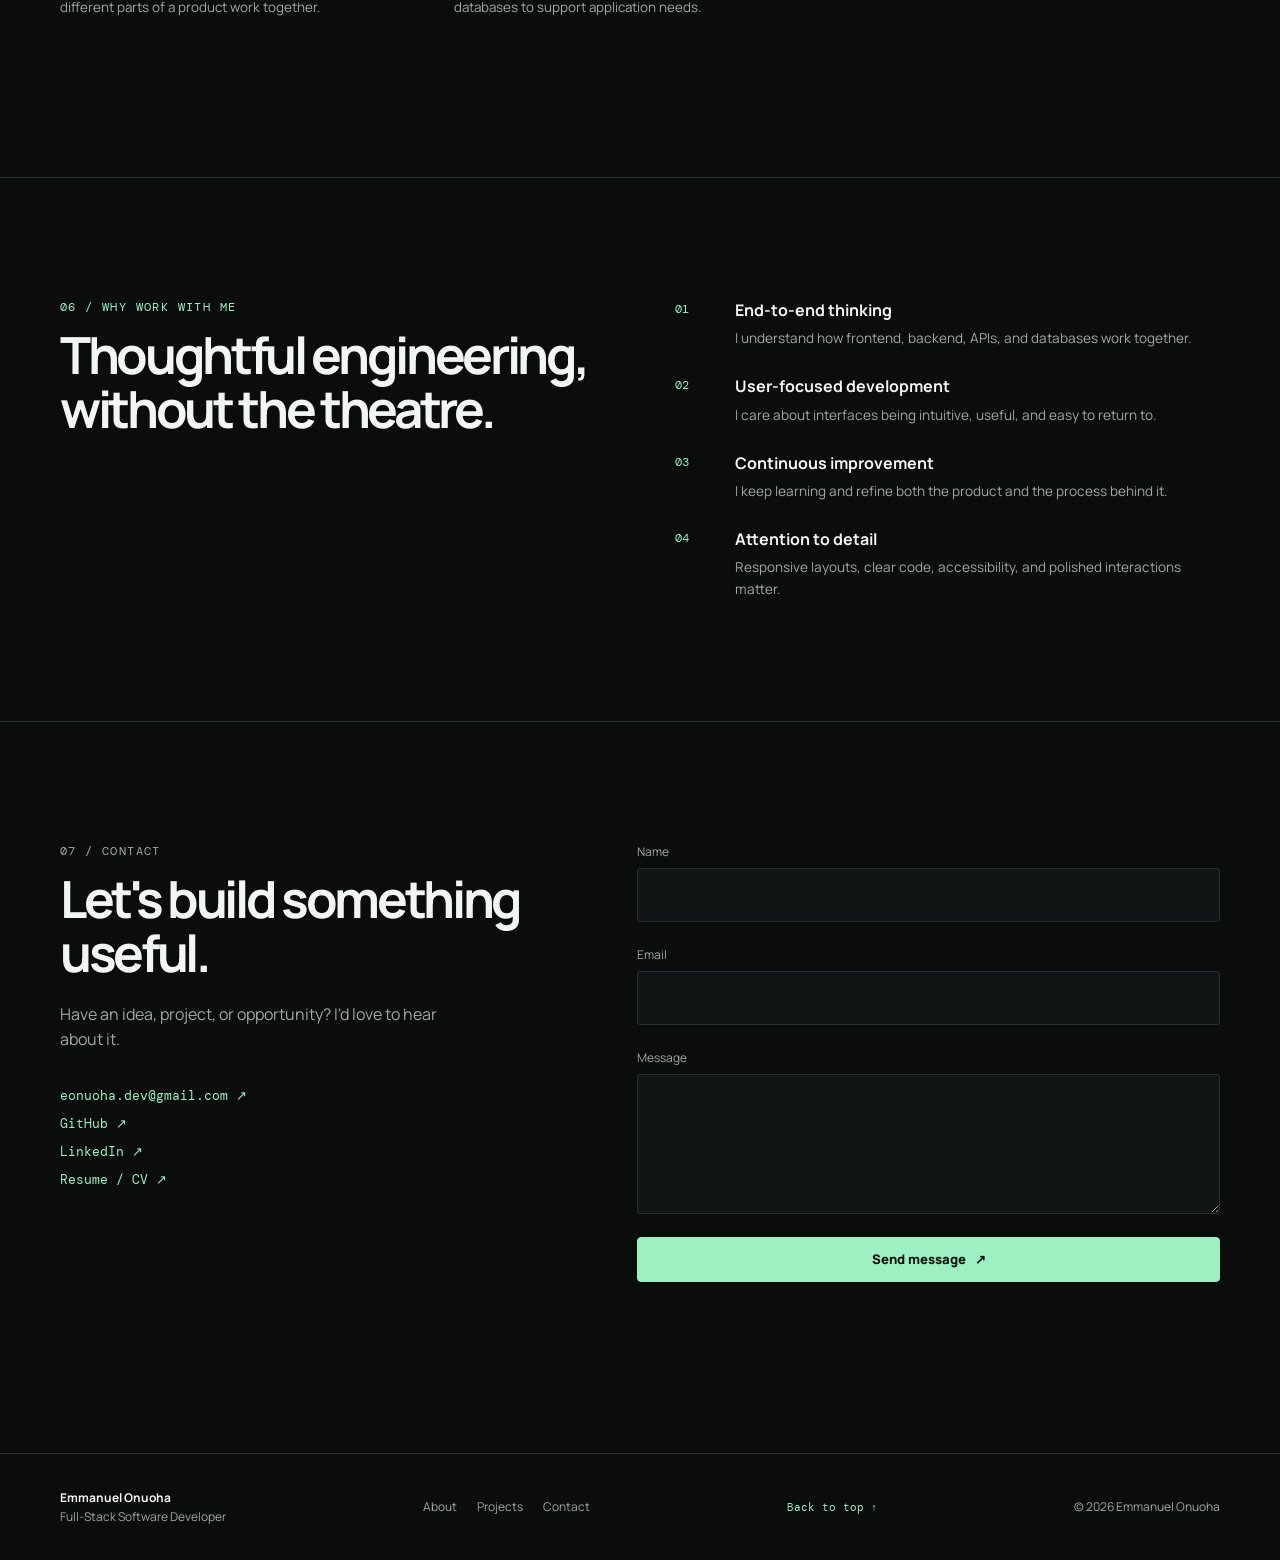
==== commit f5380b63: "Update favicon and logo, add project preview images" ====
--- a/index.html
+++ b/index.html
@@ -3,14 +3,15 @@
 <head>
 	<meta charset="utf-8">
 	<meta name="viewport" content="width=device-width, initial-scale=1">
-	<meta name="description" content="Portfolio of Emmanuel Onuoha, a Full-Stack Web Developer building responsive, user-focused web applications.">
+	<meta name="description" content="Portfolio of Emmanuel Onuoha, a Full-Stack Software Developer building complete, user-focused software products across frontend, backend, APIs, and databases.">
 	<meta name="theme-color" content="#0b0d0d">
-	<meta property="og:title" content="Emmanuel Onuoha | Full-Stack Web Developer">
-	<meta property="og:description" content="I build responsive web applications from frontend to backend, turning ideas into useful digital products.">
+	<meta property="og:title" content="Emmanuel Onuoha | Full-Stack Software Developer">
+	<meta property="og:description" content="I build complete software products, connecting user-facing interfaces with backend services, APIs, and data.">
 	<meta property="og:type" content="website">
 	<meta name="twitter:card" content="summary">
 	<link rel="canonical" href="https://example.com/">
-	<title>Emmanuel Onuoha | Full-Stack Web Developer</title>
+	<link rel="icon" type="image/png" href="Images/favicon.png">
+	<title>Emmanuel Onuoha | Full-Stack Software Developer</title>
 	<link rel="stylesheet" href="About Me.css">
 </head>
 <body>
@@ -21,9 +22,7 @@
         <div class="wrap">
             <nav aria-label="Primary navigation">
                 <a class="brand" href="#top" aria-label="Emmanuel Onuoha home">
-                    <span class="brand-mark">
-                        EO
-                    </span>
+                    <img class="brand-mark" src="Images/favicon.png" alt="">
                     <span>
                         Emmanuel Onuoha
                     </span>
@@ -54,6 +53,9 @@
                         </span>
                     </a>
                 </div>
+                <button class="theme-toggle" id="theme-toggle" type="button" aria-label="Switch to light theme" title="Switch to light theme">
+                    <span class="theme-icon" aria-hidden="true">☼</span>
+                </button>
             </nav>
         </div>
     </header>
@@ -61,7 +63,7 @@
         <section class="hero wrap" id="top">
             <div class="hero-copy reveal">
                 <p class="eyebrow">
-                    Full-Stack Web Developer
+                    Full-Stack Software Developer
                 </p>
                 <h1>
                     Building digital experiences that
@@ -70,7 +72,7 @@
                     </em>
                 </h1>
                 <p class="hero-copy">
-                    I build responsive web applications from frontend to backend, turning ideas into practical, scalable, and user-focused digital products.
+                    I build software end to end, connecting user-facing interfaces with backend services, APIs, and databases to turn ideas into practical, user-focused products.
                 </p>
                 <div class="hero-actions">
                     <a class="button" href="#projects">
@@ -261,9 +263,9 @@
                         <p class="about-copy">
                             I'm Emmanuel, a developer who enjoys building
                             <strong>
-                                complete web applications
+                                complete software products
                             </strong>
-                            and turning a rough idea into something people can actually use. I care about the whole picture: thoughtful interfaces, dependable APIs, and code that can grow with the product.
+                            and turning a rough idea into something people can actually use. I care about the whole system: thoughtful interfaces, dependable server-side logic, clear APIs, and data that can grow with the product.
                         </p>
                         <p class="philosophy">
                             Good software is clear to use, satisfying to interact with, and honest about the problem it solves.
@@ -420,14 +422,9 @@
                 <div class="project-list">
                     <article class="project">
                         <div class="project-preview">
-                            <div class="preview-window">
-                                <b>BRIDGELINE / TALENT PLATFORM</b>
-                                <div class="preview-block">
-                                </div>
-                                <div class="preview-block short">
-                                </div>
-                                <div class="preview-block">
-                                </div>
+                            <div class="project-brand-lockup">
+                                <img src="Images/bridgeline.svg" alt="Bridgeline logo">
+                                <span>BRIDGELINE / TALENT PLATFORM</span>
                             </div>
                         </div>
                         <div class="project-content">
@@ -469,15 +466,7 @@
                     </article>
                     <article class="project">
                         <div class="project-preview">
-                            <div class="preview-window">
-                                <b>EMMANUEL ONUOHA / PORTFOLIO</b>
-                                <div class="preview-block short">
-                                </div>
-                                <div class="preview-block">
-                                </div>
-                                <div class="preview-block short">
-                                </div>
-                            </div>
+                            <img class="project-image" src="Images/portfolio-preview.png" alt="Screenshot of the portfolio homepage">
                         </div>
                         <div class="project-content">
                             <span class="project-number">
@@ -593,7 +582,7 @@
                             Full-Stack Development
                         </h3>
                         <p>
-                            Complete web applications that connect thoughtful interfaces to reliable backend logic.
+                            End-to-end software that connects thoughtful user experiences with reliable backend logic and data.
                         </p>
                     </div>
                     <div class="service">
@@ -623,10 +612,10 @@
                             04
                         </span>
                         <h3>
-                            Website Development
+                            API & Integration
                         </h3>
                         <p>
-                            Fast, clear websites for individuals and businesses that need a strong digital home.
+                            Designing APIs and connecting application services so different parts of a product work together.
                         </p>
                     </div>
                     <div class="service">
@@ -634,10 +623,10 @@
                             05
                         </span>
                         <h3>
-                            Website Improvement
+                            Database Design
                         </h3>
                         <p>
-                            Practical improvements to performance, responsiveness, accessibility, and experience.
+                            Structuring and integrating relational and document databases to support application needs.
                         </p>
                     </div>
                 </div>
@@ -739,7 +728,7 @@
                             </a>
                         </div>
                     </div>
-                    <form class="contact-form" id="contact-form" novalidate>
+                    <form class="contact-form" id="contact-form" action="https://formspree.io/f/moeepqpr" method="POST" novalidate>
                         <div class="field">
                             <label for="name">
                                 Name
@@ -785,7 +774,7 @@
                     Emmanuel Onuoha
                 </span>
                 <br>
-                Full-Stack Web Developer
+                Full-Stack Software Developer
             </div>
             <div class="footer-links">
                 <a href="#about">
--- a/About Me.css
+++ b/About Me.css
@@ -1,6 +1,7 @@
 @import url('https://fonts.googleapis.com/css2?family=DM+Mono:wght@400;500&family=Manrope:wght@400;500;600;700;800&display=swap');
 
 :root {
+	color-scheme: dark;
 	--bg: #0b0d0d;
 	--surface: #111515;
 	--surface-2: #171c1c;
@@ -9,14 +10,40 @@
 	--muted: #9ca9a4;
 	--accent: #9cf0c1;
 	--accent-dark: #163a2a;
+	--header-bg: rgba(11,13,13,.88);
+	--grid-line: rgba(156,240,193,.08);
+	--preview-bg: #0d1311;
+	--preview-grid: #263b31;
+	--preview-window: #121a16;
+	--preview-border: #355343;
+	--preview-block: #385644;
 	--max: 1160px;
 	--radius: 10px;
+}
+
+html[data-theme='light'] {
+	color-scheme: light;
+	--bg: #f5f8f6;
+	--surface: #ffffff;
+	--surface-2: #edf2ef;
+	--line: #d5dfd9;
+	--text: #17211b;
+	--muted: #596a60;
+	--accent: #08723e;
+	--accent-dark: #d9f1e2;
+	--header-bg: rgba(245,248,246,.9);
+	--grid-line: rgba(8,114,62,.08);
+	--preview-bg: #eaf2ed;
+	--preview-grid: #cbd9d0;
+	--preview-window: #ffffff;
+	--preview-border: #a9c2b2;
+	--preview-block: #9ab8a3;
 }
 
 * { box-sizing: border-box; }
 html { scroll-behavior: smooth; }
 body { margin: 0; background: var(--bg); color: var(--text); font-family: 'Manrope', sans-serif; line-height: 1.6; }
-body::before { content: ''; position: fixed; inset: 0; pointer-events: none; opacity: .16; background-image: linear-gradient(rgba(156,240,193,.08) 1px, transparent 1px), linear-gradient(90deg, rgba(156,240,193,.08) 1px, transparent 1px); background-size: 72px 72px; mask-image: linear-gradient(to bottom, #000, transparent 65%); }
+body::before { content: ''; position: fixed; inset: 0; pointer-events: none; opacity: .16; background-image: linear-gradient(var(--grid-line) 1px, transparent 1px), linear-gradient(90deg, var(--grid-line) 1px, transparent 1px); background-size: 72px 72px; mask-image: linear-gradient(to bottom, #000, transparent 65%); }
 a { color: inherit; text-decoration: none; }
 button, input, textarea { font: inherit; }
 button, a { -webkit-tap-highlight-color: transparent; }
@@ -29,10 +56,10 @@
 .skip-link:focus { top: 12px; }
 
 header { position: fixed; inset: 0 0 auto; z-index: 10; border-bottom: 1px solid transparent; transition: background .3s, border-color .3s; }
-header.scrolled { background: rgba(11,13,13,.88); backdrop-filter: blur(18px); border-color: var(--line); }
+header.scrolled { background: var(--header-bg); backdrop-filter: blur(18px); border-color: var(--line); }
 nav { height: 76px; display: flex; align-items: center; justify-content: space-between; }
 .brand { display: flex; align-items: center; gap: 12px; font-weight: 800; letter-spacing: -.04em; }
-.brand-mark { display: grid; place-items: center; width: 30px; height: 30px; border: 1px solid var(--accent); color: var(--accent); font: 500 .7rem 'DM Mono'; }
+.brand-mark { display: block; width: 30px; height: 30px; object-fit: contain; }
 .nav-links { display: flex; align-items: center; gap: 27px; color: var(--muted); font-size: .82rem; }
 .nav-links a { transition: color .2s; }
 .nav-links a:hover, .nav-links a.active { color: var(--text); }
@@ -42,6 +69,8 @@
 .button.outline { background: transparent; color: var(--text); border-color: var(--line); }
 .button.outline:hover { border-color: var(--accent); color: var(--accent); }
 .menu-toggle { display: none; background: none; border: 0; color: var(--text); font-size: 1.5rem; padding: 7px; }
+.theme-toggle { display: grid; place-items: center; flex: 0 0 40px; width: 40px; height: 40px; padding: 0; border: 1px solid var(--line); border-radius: 4px; background: var(--surface); color: var(--accent); cursor: pointer; font-size: 1.25rem; transition: border-color .2s, background .2s, transform .2s; }
+.theme-toggle:hover { border-color: var(--accent); transform: translateY(-2px); }
 
 main { overflow: hidden; }
 .hero { min-height: 790px; display: grid; grid-template-columns: 1.05fr .95fr; gap: 80px; align-items: center; padding-top: 100px; }
@@ -56,7 +85,7 @@
 .socials a:hover { color: var(--accent); }
 .unavailable { color: #64716b; cursor: default; }
 
-.terminal { position: relative; border: 1px solid var(--line); background: rgba(17,21,21,.92); box-shadow: 18px 18px 0 rgba(156,240,193,.05); }
+.terminal { position: relative; border: 1px solid var(--line); background: var(--surface); box-shadow: 18px 18px 0 rgba(156,240,193,.05); }
 .terminal::after { content: ''; position: absolute; width: 90px; height: 90px; border-right: 1px solid var(--accent); border-bottom: 1px solid var(--accent); right: -1px; bottom: -1px; opacity: .6; }
 .terminal-bar { display: flex; align-items: center; gap: 6px; height: 44px; padding: 0 16px; border-bottom: 1px solid var(--line); color: var(--muted); font: .7rem 'DM Mono'; }
 .dot { width: 7px; height: 7px; border-radius: 50%; background: var(--line); }
@@ -87,10 +116,13 @@
 .project-list { display: grid; gap: 28px; }
 .project { display: grid; grid-template-columns: .85fr 1.15fr; min-height: 330px; border: 1px solid var(--line); background: var(--surface); transition: border-color .25s, transform .25s; }
 .project:hover { border-color: rgba(156,240,193,.5); transform: translateY(-4px); }
-.project-preview { position: relative; min-height: 250px; overflow: hidden; background: #0d1311; display: grid; place-items: center; }
-.project-preview::before { content: ''; position: absolute; inset: 20px; border: 1px solid #263b31; background: repeating-linear-gradient(0deg, transparent, transparent 25px, rgba(156,240,193,.05) 26px); }
-.preview-window { position: relative; z-index: 1; width: 72%; border: 1px solid #355343; background: #121a16; padding: 16px; font: .62rem/1.8 'DM Mono'; color: var(--muted); }
-.preview-window b { display: block; color: var(--accent); margin-bottom: 10px; }.preview-block { height: 9px; width: 70%; background: #385644; margin: 8px 0; }.preview-block.short { width: 45%; }
+.project-preview { position: relative; min-height: 250px; overflow: hidden; background: var(--preview-bg); display: grid; place-items: center; }
+.project-preview::before { content: ''; position: absolute; inset: 20px; border: 1px solid var(--preview-grid); background: repeating-linear-gradient(0deg, transparent, transparent 25px, var(--grid-line) 26px); }
+.project-image { position: absolute; z-index: 1; inset: 20px; display: block; width: calc(100% - 40px); height: calc(100% - 40px); object-fit: contain; object-position: center; }
+.project-brand-lockup { position: relative; z-index: 1; display: grid; justify-items: center; gap: 14px; color: var(--accent); font: .68rem 'DM Mono'; letter-spacing: .08em; text-align: center; }
+.project-brand-lockup img { width: 76px; height: 76px; border: 1px solid var(--preview-border); border-radius: 12px; box-shadow: 0 12px 32px rgba(0,0,0,.2); }
+.preview-window { position: relative; z-index: 1; width: 72%; border: 1px solid var(--preview-border); background: var(--preview-window); padding: 16px; font: .62rem/1.8 'DM Mono'; color: var(--muted); }
+.preview-window b { display: block; color: var(--accent); margin-bottom: 10px; }.preview-block { height: 9px; width: 70%; background: var(--preview-block); margin: 8px 0; }.preview-block.short { width: 45%; }
 .project-content { padding: 38px; display: flex; flex-direction: column; align-items: flex-start; }
 .project-number { color: var(--accent); font: .75rem 'DM Mono'; }
 .project h3 { margin: 15px 0 10px; font-size: 1.65rem; letter-spacing: -.04em; }
@@ -105,6 +137,6 @@
 .contact { display: grid; grid-template-columns: .9fr 1.1fr; gap: 100px; }.contact h2 { margin-bottom: 22px; }.contact-copy p { color: var(--muted); max-width: 400px; }.contact-details { display: grid; gap: 11px; margin-top: 34px; font: .82rem 'DM Mono'; }.contact-details a { color: var(--accent); }.contact-form { display: grid; gap: 16px; }.field { display: grid; gap: 7px; }.field label { font-size: .75rem; color: var(--muted); }.field input, .field textarea { width: 100%; border: 1px solid var(--line); background: var(--surface); color: var(--text); padding: 13px; border-radius: 3px; outline: none; }.field textarea { min-height: 140px; resize: vertical; }.field input:focus, .field textarea:focus { border-color: var(--accent); }.error { color: #ff9d9d; font-size: .72rem; }.form-status { min-height: 22px; color: var(--accent); font-size: .8rem; }
 footer { padding: 34px 0; border-top: 1px solid var(--line); color: var(--muted); font-size: .75rem; }.footer-row { display: flex; align-items: center; justify-content: space-between; gap: 20px; }.footer-brand { color: var(--text); font-weight: 700; }.footer-links { display: flex; gap: 20px; }.footer-links a:hover { color: var(--accent); }.top { color: var(--accent); font: .7rem 'DM Mono'; }
 .reveal { opacity: 0; transform: translateY(18px); transition: opacity .7s ease, transform .7s ease; }.reveal.visible { opacity: 1; transform: none; }
-@media (max-width: 800px) { .wrap { width: min(calc(100% - 32px), var(--max)); } .nav-links { position: absolute; top: 76px; left: 16px; right: 16px; display: grid; gap: 0; padding: 8px 18px; background: #111515; border: 1px solid var(--line); opacity: 0; pointer-events: none; transform: translateY(-8px); transition: .2s; }.nav-links.open { opacity: 1; pointer-events: auto; transform: none; }.nav-links a { padding: 12px 0; border-bottom: 1px solid var(--line); }.nav-cta { margin: 12px 0 8px; }.menu-toggle { display: block; }.hero { grid-template-columns: 1fr; gap: 52px; min-height: auto; padding-top: 150px; padding-bottom: 100px; }.hero-art { max-width: 620px; width: 100%; margin: 0 auto; }.about-grid, .journey, .contact, .why { grid-template-columns: 1fr; gap: 45px; }.skill-grid { grid-template-columns: repeat(2, 1fr); }.project { grid-template-columns: 1fr; }.project-preview { min-height: 230px; }.services { grid-template-columns: 1fr; gap: 10px; }.service { padding: 22px 0; }.section-head { display: block; }.section-intro { margin-top: 18px; } }
+@media (max-width: 800px) { .wrap { width: min(calc(100% - 32px), var(--max)); } .nav-links { position: absolute; top: 76px; left: 16px; right: 16px; display: grid; gap: 0; padding: 8px 18px; background: var(--surface); border: 1px solid var(--line); opacity: 0; pointer-events: none; transform: translateY(-8px); transition: .2s; }.nav-links.open { opacity: 1; pointer-events: auto; transform: none; }.nav-links a { padding: 12px 0; border-bottom: 1px solid var(--line); }.nav-cta { margin: 12px 0 8px; }.menu-toggle { display: block; }.hero { grid-template-columns: 1fr; gap: 52px; min-height: auto; padding-top: 150px; padding-bottom: 100px; }.hero-art { max-width: 620px; width: 100%; margin: 0 auto; }.about-grid, .journey, .contact, .why { grid-template-columns: 1fr; gap: 45px; }.skill-grid { grid-template-columns: repeat(2, 1fr); }.project { grid-template-columns: 1fr; }.project-preview { min-height: 230px; }.services { grid-template-columns: 1fr; gap: 10px; }.service { padding: 22px 0; }.section-head { display: block; }.section-intro { margin-top: 18px; } }
 @media (max-width: 480px) { .wrap { width: min(calc(100% - 28px), var(--max)); } h1 { font-size: 2.65rem; }.terminal-body { padding: 18px 12px; font-size: .67rem; overflow: hidden; }.hero-stamp { right: -8px; }.skill-grid { grid-template-columns: 1fr 1fr; }.skill-group { padding: 18px 14px; min-height: 160px; }.project-content { padding: 25px 20px; }.project h3 { font-size: 1.4rem; }.footer-row { flex-wrap: wrap; }.footer-links { order: 3; width: 100%; }.footer-links, .top { margin-top: 8px; } section { padding: 85px 0; } }
 @media (prefers-reduced-motion: reduce) { *, *::before, *::after { scroll-behavior: auto !important; transition-duration: .01ms !important; animation-duration: .01ms !important; } .reveal { opacity: 1; transform: none; } }
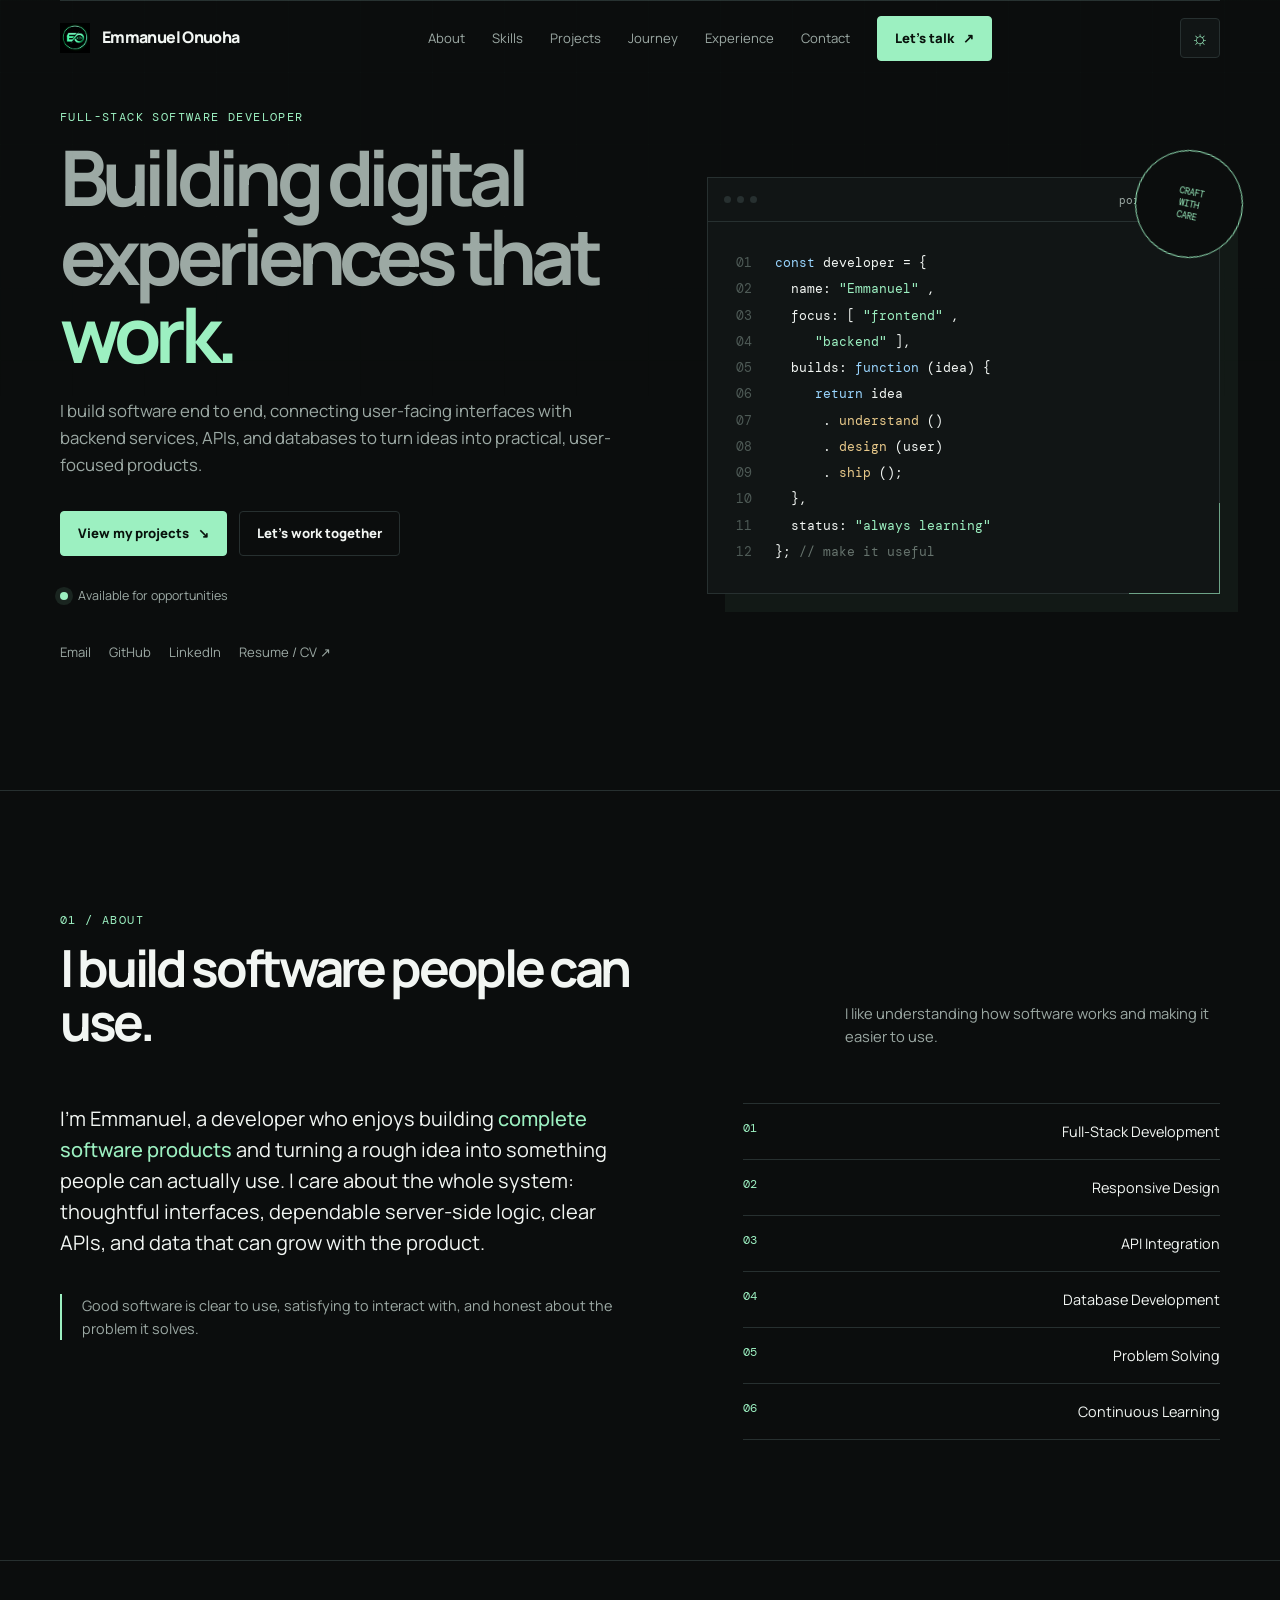
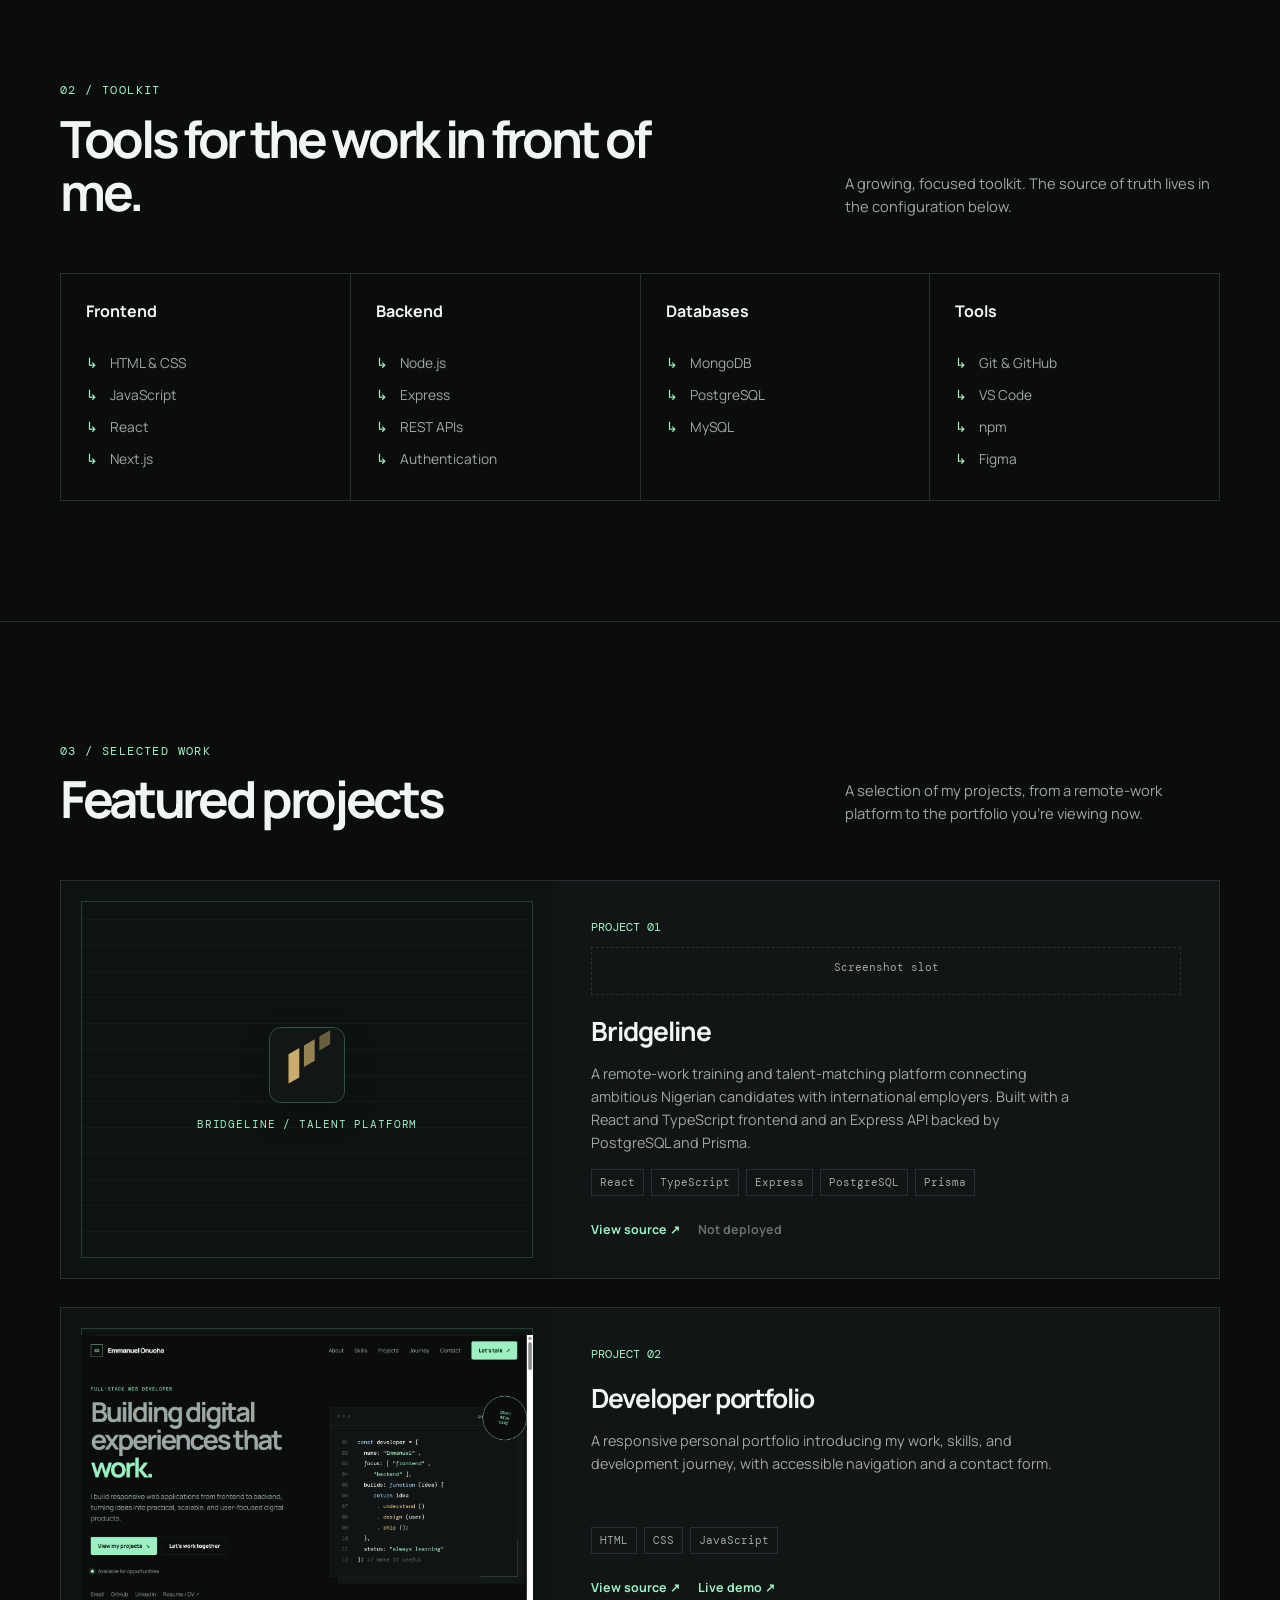
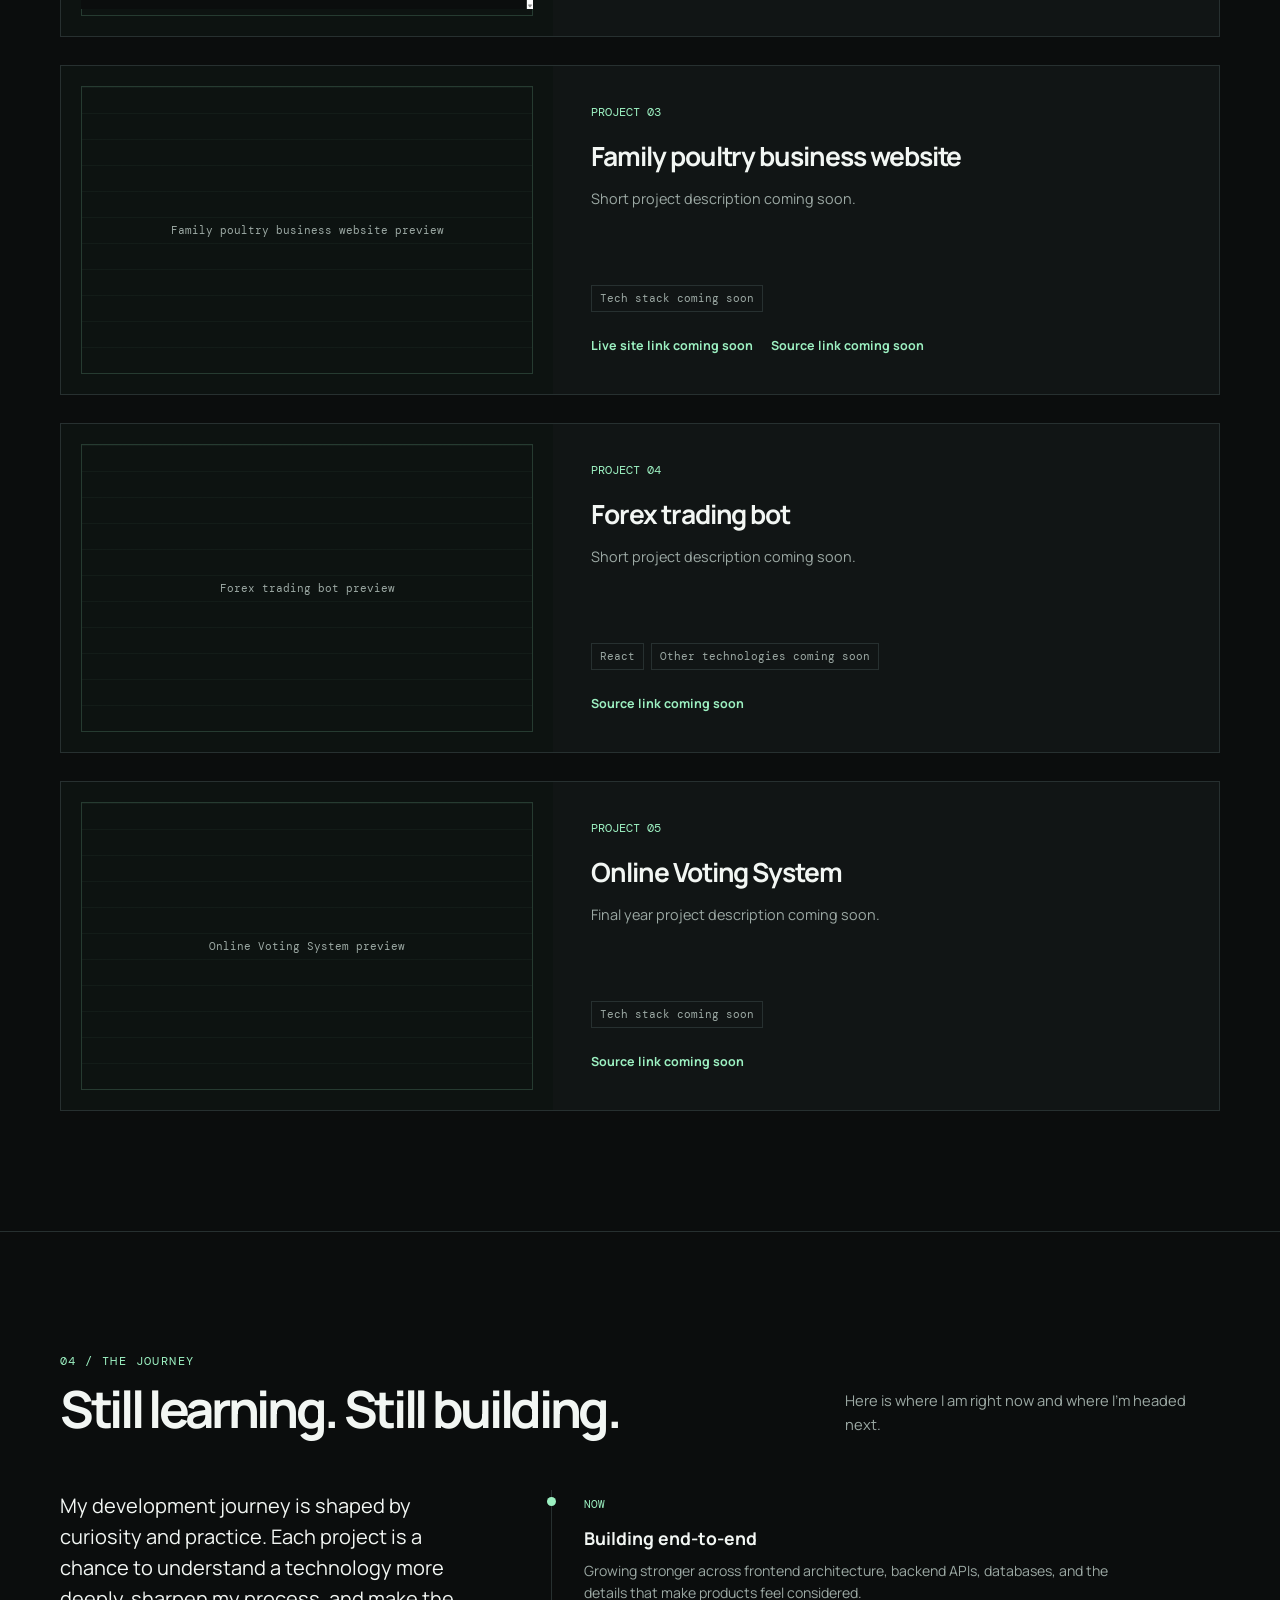
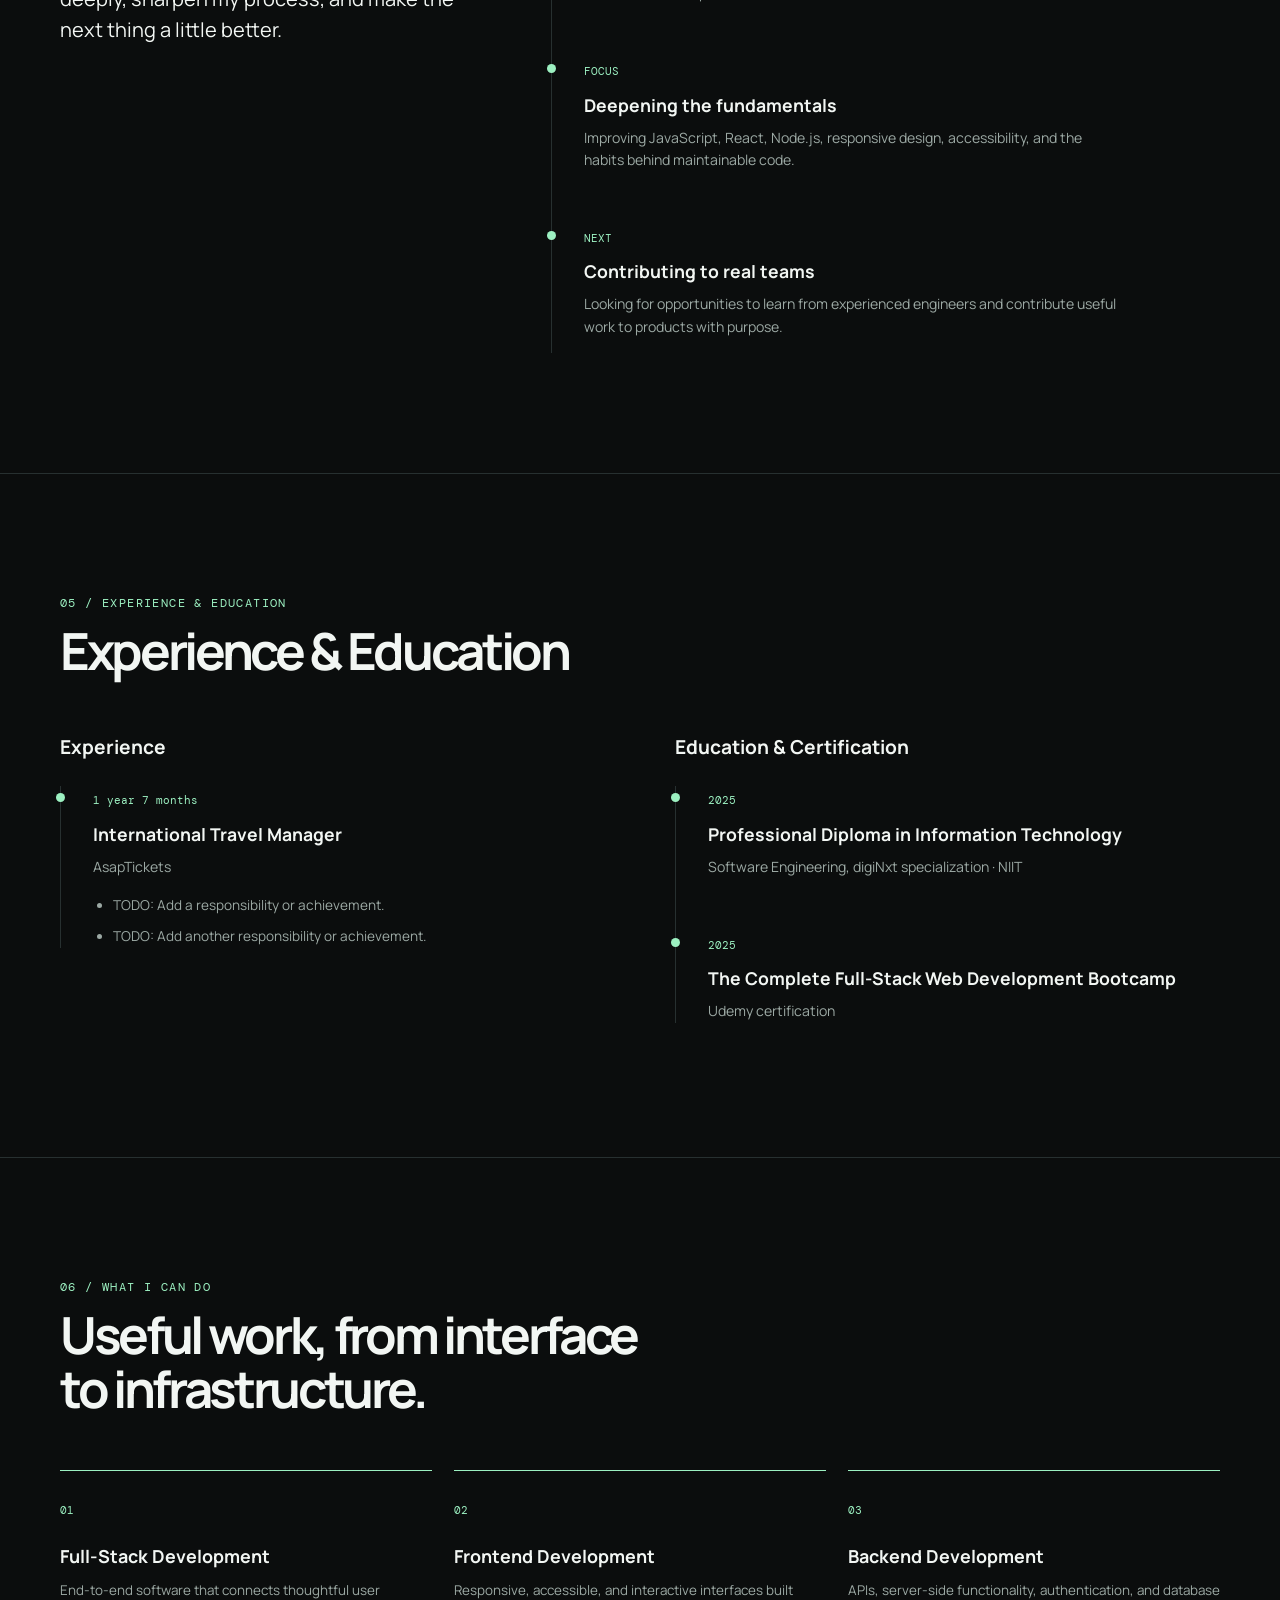
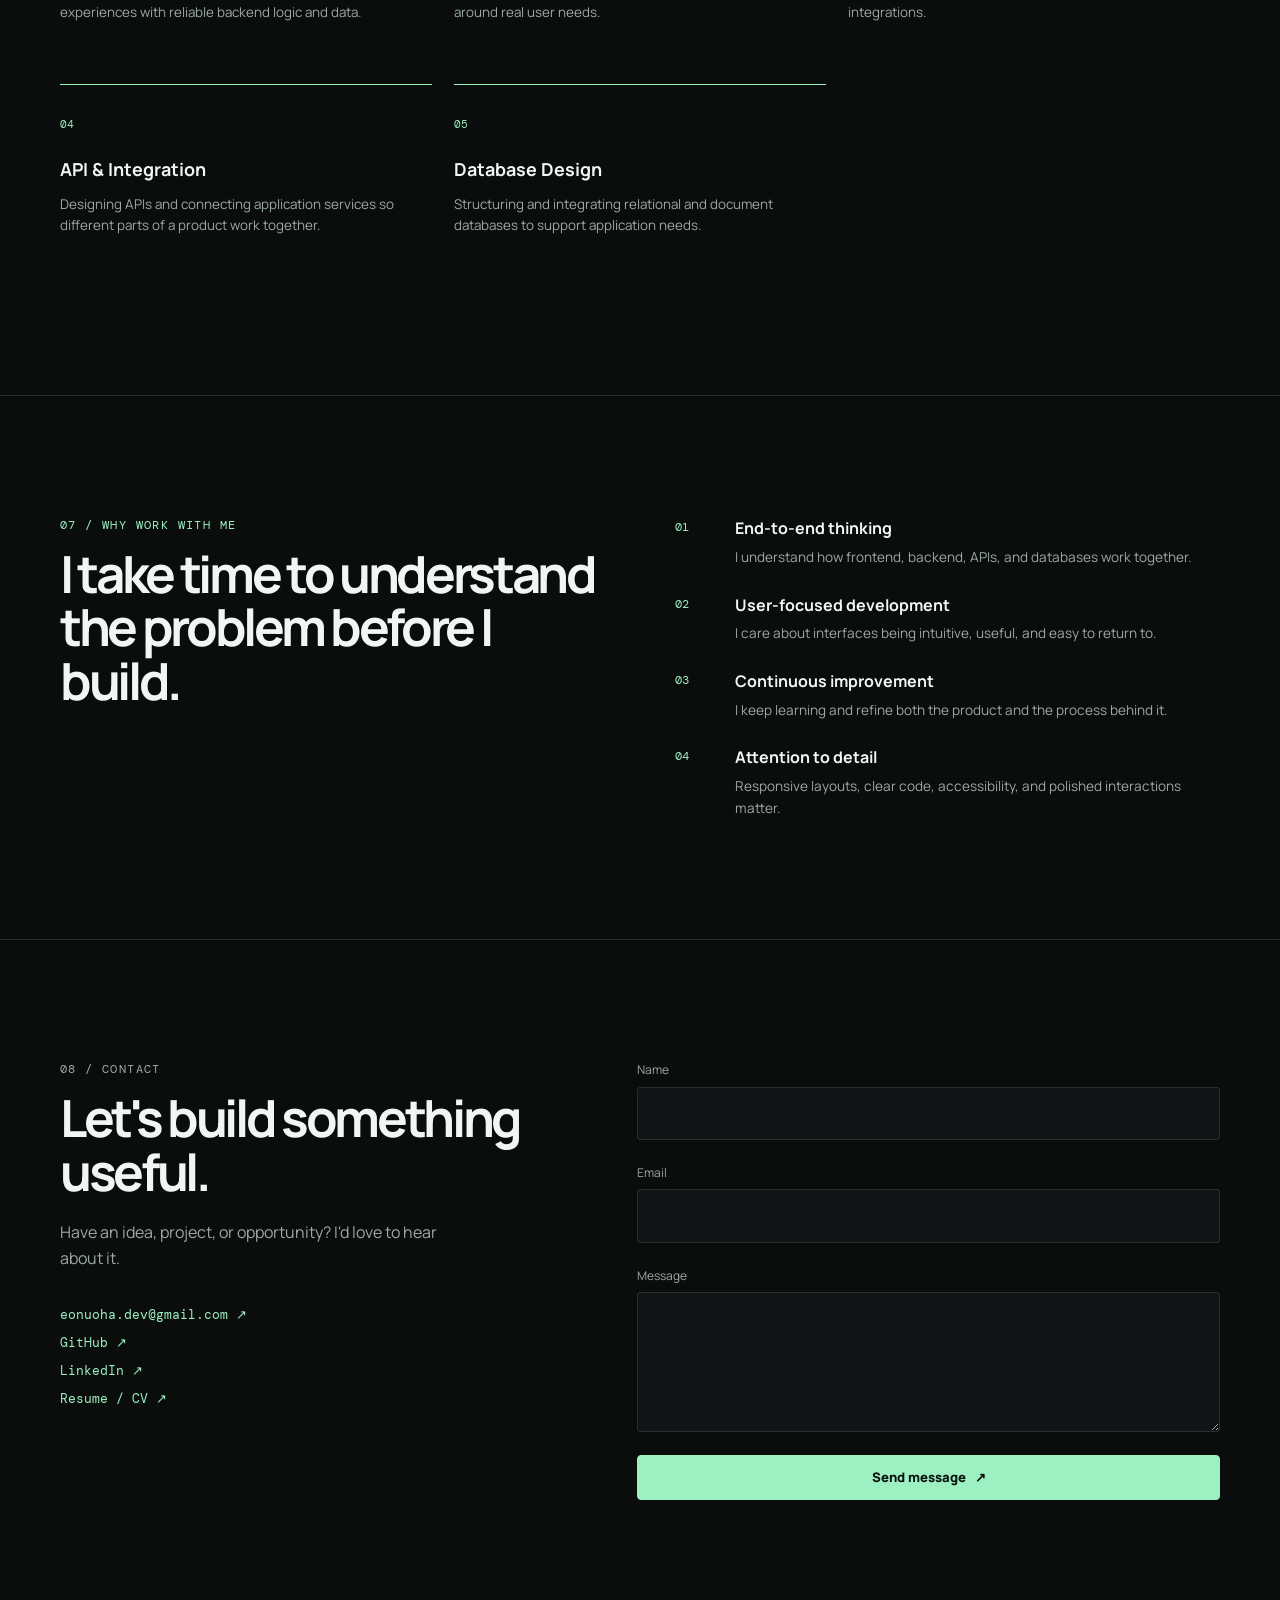
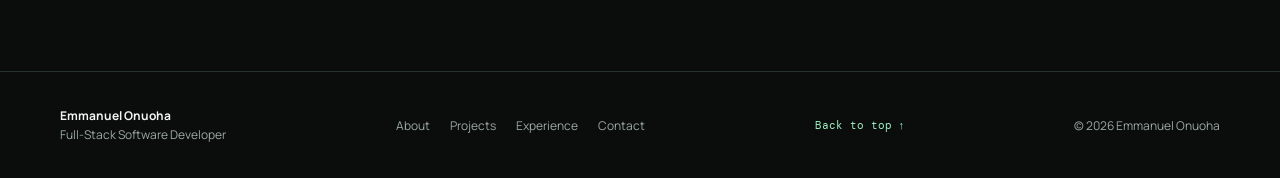
==== commit df392557: "Fix canonical URL, GitHub links and copy; add projects, experience section and form handling" ====
--- a/index.html
+++ b/index.html
@@ -9,7 +9,8 @@
 	<meta property="og:description" content="I build complete software products, connecting user-facing interfaces with backend services, APIs, and data.">
 	<meta property="og:type" content="website">
 	<meta name="twitter:card" content="summary">
-	<link rel="canonical" href="https://example.com/">
+	<link rel="canonical" href="https://emmanuelonuohadevportfolio.vercel.app/">
+	<meta property="og:url" content="https://emmanuelonuohadevportfolio.vercel.app/">
 	<link rel="icon" type="image/png" href="Images/favicon.png">
 	<title>Emmanuel Onuoha | Full-Stack Software Developer</title>
 	<link rel="stylesheet" href="About Me.css">
@@ -42,6 +43,9 @@
                     </a>
                     <a href="#journey">
                         Journey
+                    </a>
+                    <a href="#experience">
+                        Experience
                     </a>
                     <a href="#contact">
                         Contact
@@ -251,11 +255,11 @@
                             01 / About
                         </p>
                         <h2>
-                            A practical mind for meaningful products.
+                            I build software people can use.
                         </h2>
                     </div>
                     <p class="section-intro">
-                        Curious about how things work, deliberate about how they feel.
+                        I like understanding how software works and making it easier to use.
                     </p>
                 </div>
                 <div class="about-grid">
@@ -431,8 +435,12 @@
                             <span class="project-number">
                                 PROJECT 01
                             </span>
+                            <!-- TODO: Add a screenshot image here when one is ready. -->
+                            <div class="project-screenshot-slot">
+                                Screenshot slot
+                            </div>
                             <h3>
-                                Bridgeline
+                            Bridgeline
                             </h3>
                             <p>
                                 A remote-work training and talent-matching platform connecting ambitious Nigerian candidates with international employers. Built with a React and TypeScript frontend and an Express API backed by PostgreSQL and Prisma.
@@ -499,6 +507,87 @@
                             </div>
                         </div>
                     </article>
+                    <article class="project">
+                        <div class="project-preview">
+                            <!-- TODO: Replace this preview placeholder with a screenshot of the family poultry business website. -->
+                            <span class="project-preview-placeholder">Family poultry business website preview</span>
+                        </div>
+                        <div class="project-content">
+                            <span class="project-number">
+                                PROJECT 03
+                            </span>
+                            <h3>
+                                Family poultry business website
+                            </h3>
+                            <!-- TODO: Replace with a short description of the website. -->
+                            <p>
+                                Short project description coming soon.
+                            </p>
+                            <!-- TODO: Replace with the technologies used for this project. -->
+                            <div class="tags">
+                                <span class="tag">Tech stack coming soon</span>
+                            </div>
+                            <div class="project-links">
+                                <!-- TODO: Replace # with the live website URL. -->
+                                <a href="#projects">Live site link coming soon</a>
+                                <!-- TODO: Replace # with the source repository URL. -->
+                                <a href="#projects">Source link coming soon</a>
+                            </div>
+                        </div>
+                    </article>
+                    <article class="project">
+                        <div class="project-preview">
+                            <!-- TODO: Replace this preview placeholder with a screenshot of the Forex trading bot. -->
+                            <span class="project-preview-placeholder">Forex trading bot preview</span>
+                        </div>
+                        <div class="project-content">
+                            <span class="project-number">
+                                PROJECT 04
+                            </span>
+                            <h3>
+                                Forex trading bot
+                            </h3>
+                            <!-- TODO: Replace with a short description of the React trading bot. -->
+                            <p>
+                                Short project description coming soon.
+                            </p>
+                            <!-- TODO: Add the other technologies used for this project. -->
+                            <div class="tags">
+                                <span class="tag">React</span>
+                                <span class="tag">Other technologies coming soon</span>
+                            </div>
+                            <div class="project-links">
+                                <!-- TODO: Replace # with the source repository URL. -->
+                                <a href="#projects">Source link coming soon</a>
+                            </div>
+                        </div>
+                    </article>
+                    <article class="project">
+                        <div class="project-preview">
+                            <!-- TODO: Replace this preview placeholder with a screenshot of the Online Voting System. -->
+                            <span class="project-preview-placeholder">Online Voting System preview</span>
+                        </div>
+                        <div class="project-content">
+                            <span class="project-number">
+                                PROJECT 05
+                            </span>
+                            <h3>
+                                Online Voting System
+                            </h3>
+                            <!-- TODO: Replace with a short description of the final year project. -->
+                            <p>
+                                Final year project description coming soon.
+                            </p>
+                            <!-- TODO: Replace with the technologies used for this project. -->
+                            <div class="tags">
+                                <span class="tag">Tech stack coming soon</span>
+                            </div>
+                            <div class="project-links">
+                                <!-- TODO: Replace # with the source repository URL. -->
+                                <a href="#projects">Source link coming soon</a>
+                            </div>
+                        </div>
+                    </article>
                 </div>
             </div>
         </section>
@@ -514,7 +603,7 @@
                         </h2>
                     </div>
                     <p class="section-intro">
-                        No invented titles or milestones, just an honest snapshot of the direction I'm taking.
+                        Here is where I am right now and where I'm headed next.
                     </p>
                 </div>
                 <div class="journey">
@@ -561,12 +650,57 @@
                 </div>
             </div>
         </section>
+        <section id="experience">
+            <div class="wrap reveal">
+                <div class="section-head">
+                    <div>
+                        <p class="eyebrow">
+                            05 / Experience &amp; Education
+                        </p>
+                        <h2>
+                            Experience &amp; Education
+                        </h2>
+                    </div>
+                </div>
+                <div class="experience-grid">
+                    <div class="experience-column">
+                        <h3>Experience</h3>
+                        <div class="timeline">
+                            <div class="event">
+                                <time>1 year 7 months</time>
+                                <h3>International Travel Manager</h3>
+                                <p>AsapTickets</p>
+                                <ul class="experience-tasks">
+                                    <li><!-- TODO: Add a responsibility or achievement from this role. -->TODO: Add a responsibility or achievement.</li>
+                                    <li><!-- TODO: Add another responsibility or achievement from this role. -->TODO: Add another responsibility or achievement.</li>
+                                </ul>
+                            </div>
+                        </div>
+                    </div>
+                    <div class="experience-column">
+                        <h3>Education &amp; Certification</h3>
+                        <div class="timeline">
+                            <div class="event">
+                                <time>2025</time>
+                                <h3>Professional Diploma in Information Technology</h3>
+                                <p>Software Engineering, digiNxt specialization · NIIT</p>
+                            </div>
+                            <div class="event">
+                                <time>2025</time>
+                                <h3>The Complete Full-Stack Web Development Bootcamp</h3>
+                                <p>Udemy certification</p>
+                            </div>
+                        </div>
+                    </div>
+                </div>
+            </div>
+        </section>
         <section>
             <div class="wrap reveal">
                 <div class="section-head">
                     <div>
                         <p class="eyebrow">
-                            05 / What I can do
+                            06 / What I can do
                         </p>
                         <h2>
                             Useful work, from interface to infrastructure.
@@ -637,10 +771,10 @@
                 <div class="why">
                     <div>
                         <p class="eyebrow">
-                            06 / Why work with me
+                            07 / Why work with me
                         </p>
                         <h2>
-                            Thoughtful engineering, without the theatre.
+                            I take time to understand the problem before I build.
                         </h2>
                     </div>
                     <div class="why-list">
@@ -705,7 +839,7 @@
                 <div class="contact">
                     <div class="contact-copy">
                         <p class="eyebrow">
-                            07 / Contact
+                            08 / Contact
                         </p>
                         <h2>
                             Let's build something useful.
@@ -729,6 +863,8 @@
                         </div>
                     </div>
                     <form class="contact-form" id="contact-form" action="https://formspree.io/f/moeepqpr" method="POST" novalidate>
+                        <label class="honeypot" for="honeypot" aria-hidden="true">Leave this field empty</label>
+                        <input class="honeypot" id="honeypot" type="text" name="_gotcha" tabindex="-1" autocomplete="off" aria-hidden="true">
                         <div class="field">
                             <label for="name">
                                 Name
@@ -760,7 +896,7 @@
                                 ↗
                             </span>
                         </button>
-                        <p class="form-status" id="form-status" role="status">
+                        <p class="form-status" id="form-status" role="status" aria-live="polite">
                         </p>
                     </form>
                 </div>
@@ -783,6 +919,9 @@
                 <a href="#projects">
                     Projects
                 </a>
+                <a href="#experience">
+                    Experience
+                </a>
                 <a href="#contact">
                     Contact
                 </a>
--- a/About Me.css
+++ b/About Me.css
@@ -118,6 +118,7 @@
 .project:hover { border-color: rgba(156,240,193,.5); transform: translateY(-4px); }
 .project-preview { position: relative; min-height: 250px; overflow: hidden; background: var(--preview-bg); display: grid; place-items: center; }
 .project-preview::before { content: ''; position: absolute; inset: 20px; border: 1px solid var(--preview-grid); background: repeating-linear-gradient(0deg, transparent, transparent 25px, var(--grid-line) 26px); }
+.project-preview-placeholder { position: relative; z-index: 1; padding: 20px; color: var(--muted); font: .7rem 'DM Mono'; text-align: center; }
 .project-image { position: absolute; z-index: 1; inset: 20px; display: block; width: calc(100% - 40px); height: calc(100% - 40px); object-fit: contain; object-position: center; }
 .project-brand-lockup { position: relative; z-index: 1; display: grid; justify-items: center; gap: 14px; color: var(--accent); font: .68rem 'DM Mono'; letter-spacing: .08em; text-align: center; }
 .project-brand-lockup img { width: 76px; height: 76px; border: 1px solid var(--preview-border); border-radius: 12px; box-shadow: 0 12px 32px rgba(0,0,0,.2); }
@@ -125,6 +126,7 @@
 .preview-window b { display: block; color: var(--accent); margin-bottom: 10px; }.preview-block { height: 9px; width: 70%; background: var(--preview-block); margin: 8px 0; }.preview-block.short { width: 45%; }
 .project-content { padding: 38px; display: flex; flex-direction: column; align-items: flex-start; }
 .project-number { color: var(--accent); font: .75rem 'DM Mono'; }
+.project-screenshot-slot { width: 100%; min-height: 48px; margin-top: 12px; padding: 12px; border: 1px dashed var(--line); color: var(--muted); font: .7rem 'DM Mono'; text-align: center; }
 .project h3 { margin: 15px 0 10px; font-size: 1.65rem; letter-spacing: -.04em; }
 .project p { color: var(--muted); font-size: .9rem; max-width: 490px; }
 .tags { display: flex; flex-wrap: wrap; gap: 7px; margin: auto 0 24px; }.tag { border: 1px solid var(--line); color: var(--muted); padding: 4px 8px; font-size: .68rem; }
@@ -132,11 +134,14 @@
 .placeholder-note { color: var(--muted); font: .75rem 'DM Mono'; margin-top: 30px; }
 
 .journey { display: grid; grid-template-columns: .75fr 1.25fr; gap: 90px; }.timeline { border-left: 1px solid var(--line); }.event { position: relative; padding: 0 0 38px 32px; }.event::before { content: ''; position: absolute; left: -5px; top: 7px; width: 9px; height: 9px; background: var(--accent); border-radius: 50%; }.event:last-child { padding-bottom: 0; }.event time { color: var(--accent); font: .7rem 'DM Mono'; }.event h3 { margin: 8px 0; font-size: 1.1rem; }.event p { color: var(--muted); font-size: .88rem; max-width: 540px; }
+.experience-grid { display: grid; grid-template-columns: 1fr 1fr; gap: 70px; }
+.experience-column > h3 { margin-bottom: 24px; font-size: 1.2rem; }
+.experience-tasks { display: grid; gap: 10px; margin: 16px 0 0; padding-left: 20px; color: var(--muted); font-size: .85rem; }
 .services { display: grid; grid-template-columns: repeat(3, 1fr); gap: 22px; }.service { border-top: 1px solid var(--accent); padding: 25px 0; }.service-index { color: var(--accent); font: .7rem 'DM Mono'; }.service h3 { margin: 20px 0 10px; font-size: 1.12rem; }.service p { color: var(--muted); font-size: .84rem; }
 .why { display: grid; grid-template-columns: 1fr 1fr; gap: 70px; align-items: start; }.why-list { display: grid; gap: 24px; }.why-item { display: grid; grid-template-columns: 42px 1fr; gap: 18px; }.why-item strong { font-size: 1rem; }.why-item p { margin: 5px 0 0; color: var(--muted); font-size: .85rem; }.why-num { color: var(--accent); font: .75rem 'DM Mono'; padding-top: 3px; }
-.contact { display: grid; grid-template-columns: .9fr 1.1fr; gap: 100px; }.contact h2 { margin-bottom: 22px; }.contact-copy p { color: var(--muted); max-width: 400px; }.contact-details { display: grid; gap: 11px; margin-top: 34px; font: .82rem 'DM Mono'; }.contact-details a { color: var(--accent); }.contact-form { display: grid; gap: 16px; }.field { display: grid; gap: 7px; }.field label { font-size: .75rem; color: var(--muted); }.field input, .field textarea { width: 100%; border: 1px solid var(--line); background: var(--surface); color: var(--text); padding: 13px; border-radius: 3px; outline: none; }.field textarea { min-height: 140px; resize: vertical; }.field input:focus, .field textarea:focus { border-color: var(--accent); }.error { color: #ff9d9d; font-size: .72rem; }.form-status { min-height: 22px; color: var(--accent); font-size: .8rem; }
+.contact { display: grid; grid-template-columns: .9fr 1.1fr; gap: 100px; }.contact h2 { margin-bottom: 22px; }.contact-copy p { color: var(--muted); max-width: 400px; }.contact-details { display: grid; gap: 11px; margin-top: 34px; font: .82rem 'DM Mono'; }.contact-details a { color: var(--accent); }.contact-form { display: grid; gap: 16px; }.field { display: grid; gap: 7px; }.field label { font-size: .75rem; color: var(--muted); }.field input, .field textarea { width: 100%; border: 1px solid var(--line); background: var(--surface); color: var(--text); padding: 13px; border-radius: 3px; outline: none; }.field textarea { min-height: 140px; resize: vertical; }.field input:focus, .field textarea:focus { border-color: var(--accent); }.error { color: #ff9d9d; font-size: .72rem; }.form-status { min-height: 22px; color: var(--accent); font-size: .8rem; }.form-status[data-state='error'] { color: #ff9d9d; }.form-status[data-state='sending'] { color: var(--muted); }.contact-form button:disabled { opacity: .6; cursor: wait; }.honeypot { position: absolute; left: -10000px; width: 1px; height: 1px; overflow: hidden; }
 footer { padding: 34px 0; border-top: 1px solid var(--line); color: var(--muted); font-size: .75rem; }.footer-row { display: flex; align-items: center; justify-content: space-between; gap: 20px; }.footer-brand { color: var(--text); font-weight: 700; }.footer-links { display: flex; gap: 20px; }.footer-links a:hover { color: var(--accent); }.top { color: var(--accent); font: .7rem 'DM Mono'; }
 .reveal { opacity: 0; transform: translateY(18px); transition: opacity .7s ease, transform .7s ease; }.reveal.visible { opacity: 1; transform: none; }
-@media (max-width: 800px) { .wrap { width: min(calc(100% - 32px), var(--max)); } .nav-links { position: absolute; top: 76px; left: 16px; right: 16px; display: grid; gap: 0; padding: 8px 18px; background: var(--surface); border: 1px solid var(--line); opacity: 0; pointer-events: none; transform: translateY(-8px); transition: .2s; }.nav-links.open { opacity: 1; pointer-events: auto; transform: none; }.nav-links a { padding: 12px 0; border-bottom: 1px solid var(--line); }.nav-cta { margin: 12px 0 8px; }.menu-toggle { display: block; }.hero { grid-template-columns: 1fr; gap: 52px; min-height: auto; padding-top: 150px; padding-bottom: 100px; }.hero-art { max-width: 620px; width: 100%; margin: 0 auto; }.about-grid, .journey, .contact, .why { grid-template-columns: 1fr; gap: 45px; }.skill-grid { grid-template-columns: repeat(2, 1fr); }.project { grid-template-columns: 1fr; }.project-preview { min-height: 230px; }.services { grid-template-columns: 1fr; gap: 10px; }.service { padding: 22px 0; }.section-head { display: block; }.section-intro { margin-top: 18px; } }
+@media (max-width: 800px) { .wrap { width: min(calc(100% - 32px), var(--max)); } .nav-links { position: absolute; top: 76px; left: 16px; right: 16px; display: grid; gap: 0; padding: 8px 18px; background: var(--surface); border: 1px solid var(--line); opacity: 0; pointer-events: none; transform: translateY(-8px); transition: .2s; }.nav-links.open { opacity: 1; pointer-events: auto; transform: none; }.nav-links a { padding: 12px 0; border-bottom: 1px solid var(--line); }.nav-cta { margin: 12px 0 8px; }.menu-toggle { display: block; }.hero { grid-template-columns: 1fr; gap: 52px; min-height: auto; padding-top: 150px; padding-bottom: 100px; }.hero-art { max-width: 620px; width: 100%; margin: 0 auto; }.about-grid, .journey, .experience-grid, .contact, .why { grid-template-columns: 1fr; gap: 45px; }.skill-grid { grid-template-columns: repeat(2, 1fr); }.project { grid-template-columns: 1fr; }.project-preview { min-height: 230px; }.services { grid-template-columns: 1fr; gap: 10px; }.service { padding: 22px 0; }.section-head { display: block; }.section-intro { margin-top: 18px; } }
 @media (max-width: 480px) { .wrap { width: min(calc(100% - 28px), var(--max)); } h1 { font-size: 2.65rem; }.terminal-body { padding: 18px 12px; font-size: .67rem; overflow: hidden; }.hero-stamp { right: -8px; }.skill-grid { grid-template-columns: 1fr 1fr; }.skill-group { padding: 18px 14px; min-height: 160px; }.project-content { padding: 25px 20px; }.project h3 { font-size: 1.4rem; }.footer-row { flex-wrap: wrap; }.footer-links { order: 3; width: 100%; }.footer-links, .top { margin-top: 8px; } section { padding: 85px 0; } }
 @media (prefers-reduced-motion: reduce) { *, *::before, *::after { scroll-behavior: auto !important; transition-duration: .01ms !important; animation-duration: .01ms !important; } .reveal { opacity: 1; transform: none; } }
